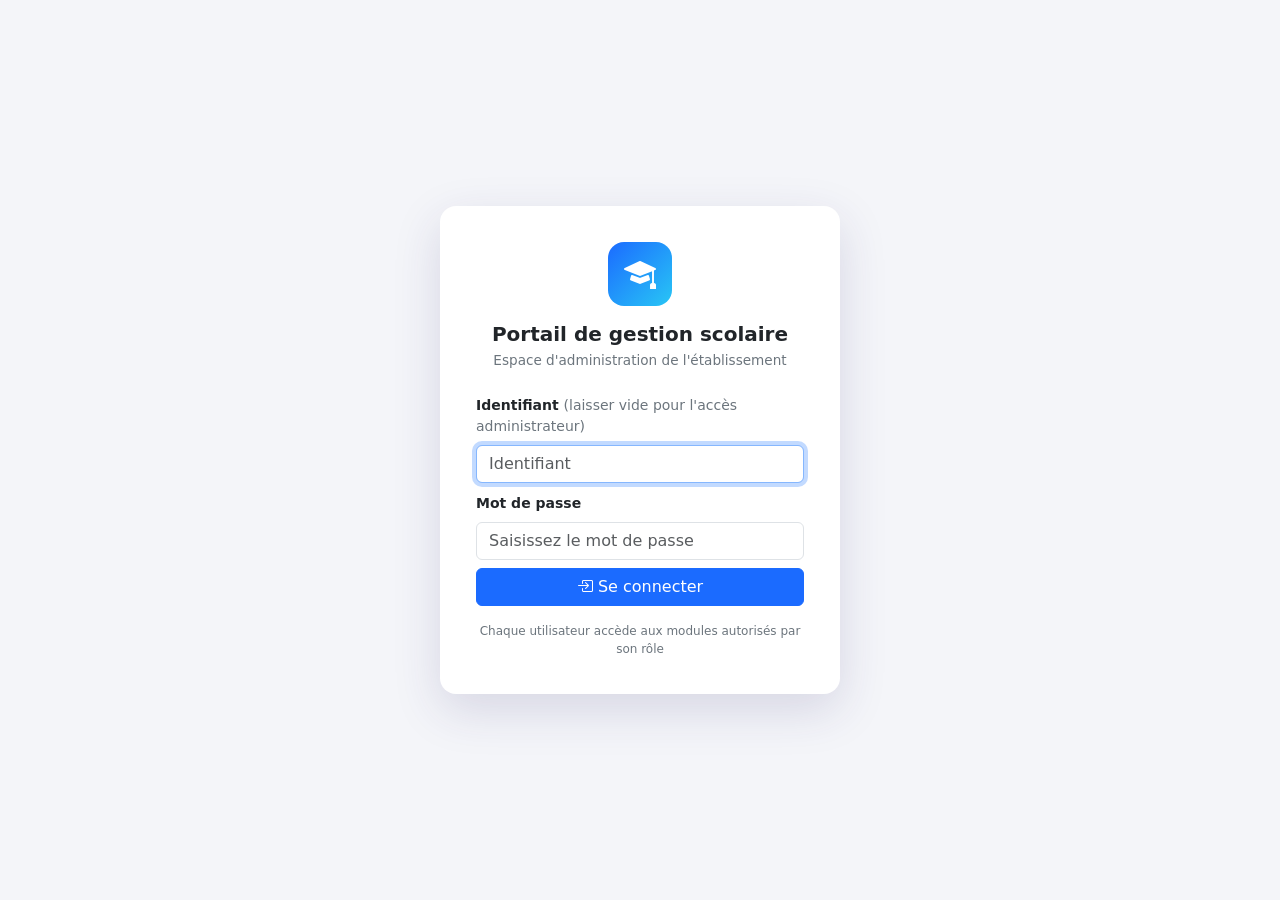
==== app.html @ 254127a8 "Mise à jour du projet" ====
<!DOCTYPE html>
<html lang="fr">
<head>
    <meta charset="UTF-8">
    <meta http-equiv="Cache-Control" content="no-cache, no-store, must-revalidate">
    <meta http-equiv="Pragma" content="no-cache">
    <meta http-equiv="Expires" content="0">
    <meta name="viewport" content="width=device-width, initial-scale=1.0">
    <title>DigiGesPro - Gestion de Caisse Scolaire</title>
    <script src="https://cdnjs.cloudflare.com/ajax/libs/xlsx/0.18.5/xlsx.full.min.js"></script>
    <script src="https://cdn.jsdelivr.net/npm/chart.js@4.4.0/dist/chart.umd.min.js"></script>
    <link href="https://cdn.jsdelivr.net/npm/bootstrap@5.3.3/dist/css/bootstrap.min.css" rel="stylesheet">
    <link href="https://cdn.jsdelivr.net/npm/bootstrap-icons@1.11.3/font/bootstrap-icons.min.css" rel="stylesheet">
    <link href="css/style.css" rel="stylesheet">
    <script src="js/etablissement.js"></script>
    <script src="js/auth.js"></script>
</head>
<body>
    <!-- Écran d'activation (première utilisation) -->
    <!-- Écran de connexion -->
    <div class="container" id="mainApp">
        <div class="header">
            <div style="display: flex; justify-content: space-between; align-items: center; flex-wrap: wrap; gap: .75rem;">
                <div style="display: flex; align-items: center; gap: 1rem;">
                    <svg width="38" height="38" viewBox="0 0 60 60" fill="none" xmlns="http://www.w3.org/2000/svg">
                        <!-- Fond du logo -->
                        <rect width="60" height="60" rx="12" fill="white" fill-opacity="0.15"/>
                        <!-- Icône graphique stylisée -->
                        <path d="M15 35L25 25L35 32L45 20" stroke="white" stroke-width="3" stroke-linecap="round" stroke-linejoin="round"/>
                        <circle cx="25" cy="25" r="2.5" fill="white"/>
                        <circle cx="35" cy="32" r="2.5" fill="white"/>
                        <circle cx="45" cy="20" r="2.5" fill="white"/>
                        <!-- Document stylisé -->
                        <rect x="18" y="40" width="24" height="3" rx="1.5" fill="white" fill-opacity="0.8"/>
                        <rect x="18" y="46" width="18" height="2" rx="1" fill="white" fill-opacity="0.6"/>
                    </svg>
                    <div>
                        <h1 style="margin: 0; font-size: 1.5rem; font-weight: 700; color: white; letter-spacing: -0.5px;">DigiGesPro</h1>
                        <p style="color: rgba(255,255,255,0.9); font-size: 0.8rem; margin: 0;">Gestion digitale de caisse scolaire</p>
                    </div>
                </div>
                <div style="display: flex; align-items: center; gap: 1rem;">
                    <div class="date-selector">
                        <span>📅</span>
                        <input type="date" id="dashboardDate" onchange="updateUI()">
                    </div>
                    <button class="btn btn-light btn-sm" onclick="logout()" style="display:flex;align-items:center;gap:0.4rem;font-weight:600;">
                        <i class="bi bi-arrow-left"></i> Portail
                    </button>
                </div>
            </div>
        </div>

                <div class="layout">
            <nav class="sidebar" id="sidebar" aria-label="Navigation principale">
                <button class="sidebar-toggle" type="button" onclick="toggleSidebar()" aria-label="Réduire ou agrandir le menu">
                    <i class="bi bi-chevron-left" id="sidebarToggleIcon"></i><span class="nav-label">Réduire</span>
                </button>
                <button class="tab active" data-tab="dashboard" onclick="showTab('dashboard')"><i class="bi bi-speedometer2"></i><span class="nav-label">Tableau de bord</span></button>
                <button class="tab" data-tab="transactions" onclick="showTab('transactions')"><i class="bi bi-credit-card"></i><span class="nav-label">Transactions</span></button>
                <button class="tab" data-tab="students" onclick="showTab('students')"><i class="bi bi-mortarboard"></i><span class="nav-label">Élèves</span><span class="nav-badge"><span id="studentCount">0</span></span></button>
                <button class="tab" data-tab="tarifs" onclick="showTab('tarifs')"><i class="bi bi-cash-coin"></i><span class="nav-label">Grille tarifaire</span></button>
                <button class="tab" data-tab="impayes" onclick="showTab('impayes')"><i class="bi bi-exclamation-octagon"></i><span class="nav-label">Impayés / Relances</span></button>
                <button class="tab" data-tab="reductions" onclick="showTab('reductions')"><i class="bi bi-percent"></i><span class="nav-label">Réductions / Bourses</span></button>
                <button class="tab" data-tab="echeancier" onclick="showTab('echeancier')"><i class="bi bi-calendar-check"></i><span class="nav-label">Échéancier de paiement</span></button>
                <button class="tab" data-tab="budget" onclick="showTab('budget')"><i class="bi bi-pie-chart"></i><span class="nav-label">Budget</span></button>
                <button class="tab" data-tab="historique" onclick="showTab('historique')"><i class="bi bi-file-earmark-text"></i><span class="nav-label">État général</span></button>
                <button class="tab" data-tab="salaires" onclick="showTab('salaires')"><i class="bi bi-briefcase"></i><span class="nav-label">Salaires</span><span class="nav-badge"><span id="employeeCount">0</span></span></button>
                <button class="tab" data-tab="enseignants" onclick="showTab('enseignants')"><i class="bi bi-person-badge"></i><span class="nav-label">Enseignants (paie)</span></button>
                <button class="tab" data-tab="vacations" onclick="showTab('vacations')"><i class="bi bi-clock-history"></i><span class="nav-label">Vacations enseignants</span></button>
                <button class="tab" data-tab="reports" onclick="showTab('reports')"><i class="bi bi-bar-chart-line"></i><span class="nav-label">Reporting</span></button>
            </nav>
            <div class="content-area">
                <div class="module-header">
                    <i class="bi bi-speedometer2" id="moduleIcon"></i>
                    <h2 id="moduleTitle">Tableau de bord</h2>
                </div>

        <!-- Dashboard -->
        <div id="dashboard" class="tab-content">
            <div class="grid-2" style="margin-bottom: 1.5rem;">
                <div class="card">
                    <p style="color: #64748b; font-size: 0.875rem; margin-bottom: 0.5rem;">📝 Inscriptions du jour</p>
                    <h2 style="font-size: 2rem; font-weight: 700; color: #1B6BFF;">
                        <span id="inscriptionsJour">0</span> <span style="font-size: 1rem;">FCFA</span>
                    </h2>
                </div>
                <div class="card">
                    <p style="color: #64748b; font-size: 0.875rem; margin-bottom: 0.5rem;">🔄 Réinscriptions du jour</p>
                    <h2 style="font-size: 2rem; font-weight: 700; color: #8b5cf6;">
                        <span id="reinscriptionsJour">0</span> <span style="font-size: 1rem;">FCFA</span>
                    </h2>
                </div>
                <div class="card">
                    <p style="color: #64748b; font-size: 0.875rem; margin-bottom: 0.5rem;">📚 Frais scolaires du jour</p>
                    <h2 style="font-size: 2rem; font-weight: 700; color: #10b981;">
                        <span id="fraisScolairesJour">0</span> <span style="font-size: 1rem;">FCFA</span>
                    </h2>
                </div>
                <div class="card">
                    <p style="color: #64748b; font-size: 0.875rem; margin-bottom: 0.5rem;">💸 Dépenses du jour</p>
                    <h2 style="font-size: 2rem; font-weight: 700; color: #ef4444;">
                        <span id="depensesJour">0</span> <span style="font-size: 1rem;">FCFA</span>
                    </h2>
                </div>
                <div class="card">
                    <p style="color: #64748b; font-size: 0.875rem; margin-bottom: 0.5rem;">💰 Solde du jour</p>
                    <h2 style="font-size: 2rem; font-weight: 700;" id="soldeJour">0 <span style="font-size: 1rem;">FCFA</span></h2>
                </div>
            </div>

            <div class="card" id="depensesList">
                <h4 style="font-size: 1.125rem; font-weight: 700; margin-bottom: 1rem;">💸 Détail des dépenses</h4>
                <div id="depensesContent"></div>
            </div>

            <div class="grid-2" style="margin-top: 1.5rem;">
                <div class="card">
                    <h4 style="font-size: 1.125rem; font-weight: 700; margin-bottom: 1rem;">📊 Répartition du jour</h4>
                    <canvas id="chartRepartition" style="max-height: 300px;"></canvas>
                </div>
                <div class="card">
                    <h4 style="font-size: 1.125rem; font-weight: 700; margin-bottom: 1rem;">📈 Évolution sur 7 jours</h4>
                    <canvas id="chartEvolution" style="max-height: 300px;"></canvas>
                </div>
            </div>
        </div>

        <!-- Transactions -->
        <div id="transactions" class="tab-content hidden">
            <div class="card">
                <div style="display: flex; justify-content: space-between; align-items: center; margin-bottom: 1rem; flex-wrap: wrap; gap: 1rem;">
                    <h3 style="font-size: 1.25rem; font-weight: 700;">Transactions</h3>
                    <button class="btn btn-primary" onclick="showAddTransactionModal()">➕ Nouvelle transaction</button>
                </div>
                <input type="text" id="searchTrans" placeholder="🔍 Rechercher..." oninput="renderTransactions()">
            </div>
            <div class="card" style="max-height: 500px; overflow-y: auto;">
                <div id="transactionsList"></div>
            </div>
        </div>

        <!-- Budget -->
        <div id="budget" class="tab-content hidden">
            <div class="card">
                <div style="display:flex;justify-content:space-between;align-items:center;flex-wrap:wrap;gap:1rem;">
                    <div>
                        <h3 style="font-size:1.25rem;font-weight:700;margin:0;">Suivi budgétaire</h3>
                        <p style="color:#64748b;font-size:0.85rem;margin:0.25rem 0 0;">Définissez un budget prévu par poste de dépense. Le réalisé est calculé à partir de vos dépenses ; l'app indique le reste et les dépassements.</p>
                    </div>
                    <div style="display:flex;gap:0.5rem;align-items:end;flex-wrap:wrap;">
                        <div><label class="form-label" style="font-weight:600;font-size:0.82rem;">Réalisé du</label><input type="date" id="bgDebut" onchange="renderBudget()" style="margin:0;"></div>
                        <div><label class="form-label" style="font-weight:600;font-size:0.82rem;">au</label><input type="date" id="bgFin" onchange="renderBudget()" style="margin:0;"></div>
                        <button class="btn btn-secondary" onclick="bgAddPoste()">➕ Poste</button>
                        <button class="btn btn-primary" onclick="bgImprimer()">🖨️ Imprimer</button>
                    </div>
                </div>
            </div>
            <div class="card" id="budgetBox" style="overflow-x:auto;"></div>
        </div>

        <!-- Échéancier de paiement -->
        <div id="echeancier" class="tab-content hidden">
            <div class="card">
                <h3 style="font-size:1.25rem;font-weight:700;margin:0;">Échéancier de paiement</h3>
                <p style="color:#64748b;font-size:0.85rem;margin:0.25rem 0 1rem;">Définissez un plan de versements (montants + dates) pour un élève. Le suivi (payé / en retard / à venir) se calcule à partir des paiements de scolarité déjà encaissés.</p>
                <div style="display:flex;gap:0.75rem;flex-wrap:wrap;align-items:flex-end;">
                    <div style="flex:1;min-width:240px;"><label class="form-label" style="font-weight:600;font-size:0.85rem;">Élève</label><select id="echEleve" onchange="renderEcheancier()" style="margin:0;"></select></div>
                    <button class="btn btn-secondary" onclick="echApercuRetards()">⏰ Échéances en retard (tous)</button>
                </div>
            </div>
            <div class="card" id="echBox"></div>
        </div>

        <!-- Réductions / Bourses -->
        <div id="reductions" class="tab-content hidden">
            <div class="card">
                <div style="display:flex;justify-content:space-between;align-items:center;flex-wrap:wrap;gap:1rem;">
                    <div>
                        <h3 style="font-size:1.25rem;font-weight:700;margin:0;">Réductions &amp; bourses</h3>
                        <p style="color:#64748b;font-size:0.85rem;margin:0.25rem 0 0;">Appliquez une réduction sur la scolarité mensuelle d'un élève (fratrie, enfant du personnel, bourse, cas social…). Le « reste à payer » et les impayés en tiennent compte automatiquement.</p>
                    </div>
                    <div><label class="form-label" style="font-weight:600;font-size:0.85rem;">Classe</label><select id="redClasse" onchange="renderReductions()" style="margin:0;"></select></div>
                </div>
            </div>
            <div class="card" id="redBox" style="overflow-x:auto;"></div>
        </div>

        <!-- Impayés / Relances -->
        <div id="impayes" class="tab-content hidden">
            <div class="card">
                <div style="display:flex;justify-content:space-between;align-items:center;flex-wrap:wrap;gap:1rem;">
                    <div>
                        <h3 style="font-size:1.25rem;font-weight:700;margin:0;">Impayés &amp; relances</h3>
                        <p style="color:#64748b;font-size:0.85rem;margin:0.25rem 0 0;">Élèves ayant un reste à payer (calculé sur la grille tarifaire). Imprimez la liste ou un avis d'impayé pour le parent.</p>
                    </div>
                    <div style="display:flex;gap:0.5rem;align-items:end;flex-wrap:wrap;">
                        <div><label class="form-label" style="font-weight:600;font-size:0.85rem;">Classe</label><select id="imClasse" onchange="renderImpayes()" style="margin:0;"></select></div>
                        <button class="btn btn-primary" onclick="imImprimerListe()">🖨️ Imprimer la liste</button>
                    </div>
                </div>
            </div>
            <div class="card" id="imBox" style="overflow-x:auto;"></div>
        </div>

        <!-- Grille tarifaire (frais par classe) -->
        <div id="tarifs" class="tab-content hidden">
            <div class="card">
                <h3 style="font-size:1.25rem;font-weight:700;margin:0 0 0.25rem;">Grille tarifaire par classe</h3>
                <p style="color:#64748b;font-size:0.85rem;margin:0;">Définissez une fois les frais de chaque classe. Ces montants <strong>se remplissent automatiquement</strong> lors de l'inscription/réinscription et des paiements mensuels, et servent à calculer le <strong>reste à payer</strong>.</p>
            </div>
            <div class="card" id="tarifsBox" style="overflow-x:auto;"></div>
        </div>

        <!-- Students -->
        <div id="students" class="tab-content hidden">
            <div class="card">
                <div style="display: flex; justify-content: space-between; margin-bottom: 1rem; flex-wrap: wrap; gap: 1rem;">
                    <h3 style="font-size: 1.25rem; font-weight: 700;">Élèves (<span id="studentCount2">0</span>)</h3>
                    <div style="display: flex; gap: 0.5rem; flex-wrap: wrap;">
                        <button class="btn btn-primary" onclick="openInscriptionModal()">📝 Inscription / Réinscription</button>
                        <label class="btn btn-secondary" style="cursor: pointer;">
                            📤 Importer Excel
                            <input type="file" accept=".xlsx,.xls" id="csvFile" style="display: none;" onchange="handleFileUpload(event)">
                        </label>
                        <button class="btn btn-danger" onclick="clearAllStudents()">🗑️ Vider tout</button>
                    </div>
                </div>
            </div>

            <div class="card" style="overflow-x: auto;">
                <table>
                    <thead>
                        <tr>
                            <th>Matricule</th>
                            <th>Nom</th>
                            <th>Classe</th>
                            <th>Reste à payer</th>
                            <th>Action</th>
                        </tr>
                    </thead>
                    <tbody id="studentsTableBody"></tbody>
                </table>
            </div>
        </div>

        <!-- Historique -->
        <div id="historique" class="tab-content hidden">
            <div class="card">
                <h3 style="font-size: 1.25rem; font-weight: 700; margin-bottom: 1rem;">État général par élève</h3>
                <select id="selectStudentHisto" onchange="showStudentHistory()">
                    <option value="">-- Sélectionner un élève --</option>
                </select>
            </div>
            <div id="studentHistoryContent"></div>
        </div>

        <!-- Salaires -->
        <div id="salaires" class="tab-content hidden">
            <div class="card">
                <div style="display: flex; justify-content: space-between; align-items: center; margin-bottom: 1rem; flex-wrap: wrap; gap: 1rem;">
                    <h3 style="font-size: 1.25rem; font-weight: 700;">💼 Gestion des Salaires</h3>
                    <div style="display: flex; gap: 0.5rem; flex-wrap: wrap;">
                        <select id="salaireMois" onchange="renderSalaires()" style="padding: 0.5rem; border: 2px solid #e2e8f0; border-radius: 8px;">
                            <option value="01">Janvier</option>
                            <option value="02">Février</option>
                            <option value="03">Mars</option>
                            <option value="04">Avril</option>
                            <option value="05">Mai</option>
                            <option value="06">Juin</option>
                            <option value="07">Juillet</option>
                            <option value="08">Août</option>
                            <option value="09">Septembre</option>
                            <option value="10">Octobre</option>
                            <option value="11">Novembre</option>
                            <option value="12">Décembre</option>
                        </select>
                        <input type="file" id="importSalaireFile" accept=".xlsx,.xls" style="display: none;" onchange="importSalairesExcel(event)">
                        <button class="btn btn-primary" onclick="document.getElementById('importSalaireFile').click()" style="padding: 0.5rem 1rem;">
                            📥 Importer Excel
                        </button>
                        <button class="btn btn-primary" onclick="exportSalairesExcel()" style="padding: 0.5rem 1rem;">
                            📤 Export Excel
                        </button>
                    </div>
                </div>
            </div>

            <div class="card">
                <div style="display: grid; grid-template-columns: repeat(auto-fit, minmax(200px, 1fr)); gap: 1rem; margin-bottom: 2rem;">
                    <div style="background: #f0f9ff; padding: 1rem; border-radius: 8px; border-left: 4px solid #0ea5e9;">
                        <p style="color: #64748b; font-size: 0.875rem; margin-bottom: 0.25rem;">Nombre d'employés</p>
                        <h3 style="font-size: 1.75rem; font-weight: 700; color: #0369a1;" id="totalEmployees">0</h3>
                    </div>
                    <div style="background: #d1fae5; padding: 1rem; border-radius: 8px; border-left: 4px solid #10b981;">
                        <p style="color: #64748b; font-size: 0.875rem; margin-bottom: 0.25rem;">Masse salariale totale</p>
                        <h3 style="font-size: 1.75rem; font-weight: 700; color: #059669;" id="masseSalarialeTotale">0</h3>
                    </div>
                </div>

                <div style="overflow-x: auto;">
                    <table>
                        <thead>
                            <tr>
                                <th>Nom</th>
                                <th>Poste</th>
                                <th style="text-align: right;">Salaire Net (FCFA)</th>
                                <th>Actions</th>
                            </tr>
                        </thead>
                        <tbody id="salairesTableBody">
                            <tr>
                                <td colspan="4" style="text-align: center; padding: 2rem; color: #64748b;">
                                    📥 Importez un fichier Excel avec les colonnes : <strong>Nom | Poste | Salaire</strong>
                                </td>
                            </tr>
                        </tbody>
                    </table>
                </div>
            </div>
        </div>

        <!-- Enseignants (paie : salaires fixes + vacations) -->
        <div id="enseignants" class="tab-content hidden">
            <div class="card">
                <div style="display:flex;justify-content:space-between;align-items:center;flex-wrap:wrap;gap:1rem;margin-bottom:0.5rem;">
                    <div>
                        <h3 style="font-size:1.25rem;font-weight:700;margin:0;">Corps enseignant — paie</h3>
                        <p style="color:#64748b;font-size:0.85rem;margin:0.25rem 0 0;">Les enseignants et leurs montants (salaire fixe, taux horaire) sont définis par la <strong>Direction des études</strong> et apparaissent ici automatiquement.</p>
                    </div>
                    <div style="display:flex;gap:0.5rem;align-items:end;flex-wrap:wrap;">
                        <div><label class="form-label" style="font-weight:600;font-size:0.85rem;">Mois de paie</label><input type="month" id="egPeriode" onchange="renderEnseignantsGestion()" style="margin:0;"></div>
                    </div>
                </div>
            </div>
            <div class="card" id="egListeBox" style="overflow-x:auto;"></div>
            <div class="card" id="egPaieBox" style="overflow-x:auto;"></div>
        </div>

        <!-- Export -->
        <div id="vacations" class="tab-content hidden">
            <div class="card">
                <h3 style="font-weight:700;margin-bottom:0.25rem;">État de paie des vacations enseignants</h3>
                <p style="color:#64748b;margin-bottom:1rem;">Récupération automatique des heures validées par la Direction des études, multipliées par le tarif horaire de chaque enseignant.</p>
                <div style="display:flex;flex-wrap:wrap;gap:1rem;align-items:end;margin-bottom:1rem;">
                    <div><label class="form-label" style="font-weight:600;">Du</label><input type="date" id="vacDebut" onchange="renderVacations()" style="margin:0;"></div>
                    <div><label class="form-label" style="font-weight:600;">Au</label><input type="date" id="vacFin" onchange="renderVacations()" style="margin:0;"></div>
                    <button class="btn btn-secondary" onclick="vacSetMois()">Ce mois</button>
                    <button class="btn btn-secondary" onclick="vacSetTrimestre()">Ce trimestre</button>
                    <button class="btn btn-secondary" onclick="vacSetAnnee()">Année scolaire</button>
                    <label style="display:flex;align-items:center;gap:0.4rem;margin:0;cursor:pointer;"><input type="checkbox" id="vacNonPayees" checked onchange="renderVacations()"> Non encore payées</label>
                </div>
                <div id="vacKpis"></div>
                <div id="vacTable"></div>
                <div style="display:flex;flex-wrap:wrap;gap:0.5rem;margin-top:1rem;">
                    <button class="btn btn-primary" onclick="exportVacationsExcel()">📊 Exporter Excel</button>
                    <button class="btn btn-primary" onclick="imprimerVacations()">🖨️ Imprimer l'état</button>
                    <button class="btn btn-success" onclick="payerVacations()">💰 Enregistrer le paiement en dépenses</button>
                </div>
            </div>
        </div>

        <div id="reports" class="tab-content hidden">
            <div class="card">
                <div style="display:flex;justify-content:space-between;align-items:flex-end;flex-wrap:wrap;gap:1rem;">
                    <div style="display:flex;gap:1rem;flex-wrap:wrap;align-items:flex-end;">
                        <div>
                            <label style="display:block;margin-bottom:0.4rem;font-weight:600;font-size:0.875rem;">Du</label>
                            <input type="date" id="repDateDebut" onchange="renderReporting()" style="margin-bottom:0;">
                        </div>
                        <div>
                            <label style="display:block;margin-bottom:0.4rem;font-weight:600;font-size:0.875rem;">Au</label>
                            <input type="date" id="repDateFin" onchange="renderReporting()" style="margin-bottom:0;">
                        </div>
                    </div>
                    <div style="display:flex;gap:0.5rem;flex-wrap:wrap;">
                        <button class="btn btn-secondary" onclick="repSetMonth()">Ce mois</button>
                        <button class="btn btn-secondary" onclick="repSetYear()">Cette année</button>
                        <button class="btn btn-secondary" onclick="repSetAll()">Tout</button>
                    </div>
                </div>
            </div>

            <div class="grid-2" style="grid-template-columns:repeat(auto-fit,minmax(185px,1fr));margin-bottom:1.5rem;">
                <div class="card"><p style="color:#64748b;font-size:0.85rem;margin-bottom:0.4rem;">💰 Recettes totales</p><h2 style="font-size:1.5rem;font-weight:700;color:#198754;margin:0;" id="repRecettes">0 FCFA</h2></div>
                <div class="card"><p style="color:#64748b;font-size:0.85rem;margin-bottom:0.4rem;">💸 Dépenses totales</p><h2 style="font-size:1.5rem;font-weight:700;color:#dc3545;margin:0;" id="repDepenses">0 FCFA</h2></div>
                <div class="card"><p style="color:#64748b;font-size:0.85rem;margin-bottom:0.4rem;">📊 Résultat net</p><h2 style="font-size:1.5rem;font-weight:700;margin:0;" id="repResultat">0 FCFA</h2></div>
                <div class="card"><p style="color:#64748b;font-size:0.85rem;margin-bottom:0.4rem;">👔 Masse salariale</p><h2 style="font-size:1.5rem;font-weight:700;color:#1B6BFF;margin:0;" id="repMasse">0 FCFA</h2></div>
                <div class="card"><p style="color:#64748b;font-size:0.85rem;margin-bottom:0.4rem;">🧾 Transactions</p><h2 style="font-size:1.5rem;font-weight:700;color:#212529;margin:0;" id="repNbTx">0</h2></div>
                <div class="card"><p style="color:#64748b;font-size:0.85rem;margin-bottom:0.4rem;">🎯 Taux de recouvrement</p><h2 style="font-size:1.5rem;font-weight:700;color:#8b5cf6;margin:0;" id="repTauxRecouv">0 %</h2></div>
            </div>

            <div class="card" style="border:2px solid #198754;">
                <div style="display:flex;justify-content:space-between;align-items:center;flex-wrap:wrap;gap:0.75rem;margin-bottom:0.75rem;">
                    <div>
                        <h4 style="font-weight:700;margin:0;">🏦 Solde de caisse</h4>
                        <p style="color:#64748b;font-size:0.82rem;margin:0.2rem 0 0;">Livre de caisse : recettes − dépenses, mois par mois, avec solde cumulé.</p>
                    </div>
                    <div style="text-align:right;">
                        <div style="font-size:0.8rem;color:#64748b;">Solde de caisse actuel (depuis le début)</div>
                        <div style="font-size:1.8rem;font-weight:800;" id="repSoldeCaisse">0 FCFA</div>
                    </div>
                </div>
                <div style="overflow-x:auto;" id="repCaisseTable"></div>
            </div>

            <div class="grid-2">
                <div class="card"><h4 style="font-weight:700;margin-bottom:1rem;">Détail des recettes</h4><div style="overflow-x:auto;" id="repRecettesTable"></div></div>
                <div class="card"><h4 style="font-weight:700;margin-bottom:1rem;">Répartition des recettes</h4><canvas id="repChartType" style="max-height:280px;"></canvas></div>
            </div>

            <div class="grid-2">
                <div class="card"><h4 style="font-weight:700;margin-bottom:1rem;">Modes de paiement (encaissements)</h4><div style="overflow-x:auto;" id="repPaymentTable"></div></div>
                <div class="card"><h4 style="font-weight:700;margin-bottom:1rem;">Répartition par mode</h4><canvas id="repChartPayment" style="max-height:280px;"></canvas></div>
            </div>

            <div class="card">
                <h4 style="font-weight:700;margin-bottom:1rem;">Évolution mensuelle — <span id="repYear"></span></h4>
                <canvas id="repChartMonthly" style="max-height:320px;"></canvas>
            </div>

            <div class="card">
                <h4 style="font-weight:700;margin-bottom:1rem;">Recouvrement de la scolarité</h4>
                <div class="grid-2" style="grid-template-columns:repeat(auto-fit,minmax(160px,1fr));margin-bottom:1.5rem;">
                    <div style="background:#f0f9ff;padding:1rem;border-radius:8px;border-left:4px solid #0ea5e9;"><p style="color:#64748b;font-size:0.8rem;margin-bottom:0.25rem;">Total dû</p><h3 style="font-size:1.25rem;font-weight:700;margin:0;" id="repDu">0</h3></div>
                    <div style="background:#d1fae5;padding:1rem;border-radius:8px;border-left:4px solid #10b981;"><p style="color:#64748b;font-size:0.8rem;margin-bottom:0.25rem;">Total payé</p><h3 style="font-size:1.25rem;font-weight:700;margin:0;" id="repPaye">0</h3></div>
                    <div style="background:#fee2e2;padding:1rem;border-radius:8px;border-left:4px solid #ef4444;"><p style="color:#64748b;font-size:0.8rem;margin-bottom:0.25rem;">Reste à recouvrer</p><h3 style="font-size:1.25rem;font-weight:700;margin:0;" id="repReste">0</h3></div>
                    <div style="background:#ede9fe;padding:1rem;border-radius:8px;border-left:4px solid #8b5cf6;"><p style="color:#64748b;font-size:0.8rem;margin-bottom:0.25rem;">Taux</p><h3 style="font-size:1.25rem;font-weight:700;margin:0;" id="repTaux2">0 %</h3></div>
                </div>
                <h5 style="font-weight:700;margin-bottom:0.75rem;">Principaux débiteurs</h5>
                <div style="overflow-x:auto;" id="repDebiteurs"></div>
            </div>

            <div class="card"><h4 style="font-weight:700;margin-bottom:1rem;">Dépenses par nature</h4><div style="overflow-x:auto;" id="repDepensesNature"></div></div>

            <div class="card"><h4 style="font-weight:700;margin-bottom:1rem;">Détail des transactions de la période</h4><div style="overflow:auto;max-height:430px;" id="repTxTable"></div></div>

            <div class="card">
                <h4 style="font-weight:700;margin-bottom:0.5rem;">Télécharger le rapport</h4>
                <p style="color:#64748b;font-size:0.875rem;margin-bottom:1rem;">Exportez vos données dans le format souhaité.</p>
                <div style="display:flex;gap:1rem;flex-wrap:wrap;">
                    <button class="btn btn-primary" onclick="exportExcel()">📊 Excel classique</button>
                    <button class="btn btn-primary" onclick="exportExcelStyled()">🎨 Excel stylé</button>
                    <button class="btn btn-primary" onclick="exportPDF()">📄 PDF professionnel</button>
                </div>
            </div>
        </div>
            </div>
        </div>
    </div>

    <!-- Modal Transaction -->
    <!-- Modal Inscription / Réinscription -->
    <div id="inscriptionModal" class="app-modal-overlay hidden">
        <div class="app-modal" style="max-width:920px;">
            <div style="display: flex; justify-content: space-between; align-items:flex-start; margin-bottom: 1rem;">
                <div>
                    <h3 style="font-size: 1.4rem; font-weight: 700;">📝 Inscription / Réinscription</h3>
                    <p style="color:#64748b; font-size:0.85rem; margin:0.25rem 0 0;">L'élève est <strong>transmis à la Direction de la scolarité</strong> et les <strong>frais sont encaissés</strong>. Matricule généré automatiquement.</p>
                </div>
                <button onclick="closeInscriptionModal()" style="background: none; border: none; cursor: pointer; font-size: 1.5rem;">✖</button>
            </div>

            <div class="row g-2 align-items-end" style="margin-bottom:0.5rem;">
                <div class="col-md-4"><label class="form-label" style="font-weight:600;">Type</label>
                    <select id="gxType" onchange="gxToggleType()" style="margin:0;">
                        <option value="Nouvelle inscription">Nouvelle inscription</option>
                        <option value="Réinscription">Réinscription (élève existant)</option>
                    </select>
                </div>
                <div class="col-md-8" id="gxExistingWrap" style="display:none;">
                    <label class="form-label" style="font-weight:600;">Élève à réinscrire</label>
                    <select id="gxExisting" onchange="gxPickExisting()" style="margin:0;"><option value="">-- Choisir l'élève --</option></select>
                </div>
            </div>

            <div class="row g-3" style="margin-top:0.25rem;">
                <div class="col-md-2" style="text-align:center;">
                    <label class="form-label" style="font-weight:600;display:block;">Photo</label>
                    <img id="gxPhotoPreview" src="" alt="" style="display:none;width:96px;height:120px;object-fit:cover;border:1px solid #cbd5e1;border-radius:8px;margin:0 auto 0.5rem;">
                    <input type="file" id="gxPhoto" accept="image/*" onchange="chargerPhotoGestion(this)" style="font-size:0.78rem;margin:0;">
                    <button type="button" class="btn btn-secondary" style="padding:0.25rem 0.5rem;font-size:0.75rem;margin-top:0.35rem;" onclick="retirerPhotoGestion()">Retirer</button>
                </div>
                <div class="col-md-10">
                    <div class="row g-2">
                        <div class="col-md-6"><label class="form-label" style="font-weight:600;">Nom *</label><input type="text" id="gxNom" style="margin:0;"></div>
                        <div class="col-md-6"><label class="form-label" style="font-weight:600;">Prénom *</label><input type="text" id="gxPrenom" style="margin:0;"></div>
                        <div class="col-md-3"><label class="form-label" style="font-weight:600;">Sexe</label><select id="gxSexe" style="margin:0;"><option value="M">Masculin</option><option value="F">Féminin</option></select></div>
                        <div class="col-md-3"><label class="form-label" style="font-weight:600;">Date de naissance</label><input type="date" id="gxDateN" style="margin:0;"></div>
                        <div class="col-md-3"><label class="form-label" style="font-weight:600;">Lieu de naissance</label><input type="text" id="gxLieuN" style="margin:0;"></div>
                        <div class="col-md-3"><label class="form-label" style="font-weight:600;">Classe *</label><input type="text" id="gxClasse" list="gxClasseList" placeholder="Ex : 6ème A" onchange="gxAutoMontant()" style="margin:0;"><datalist id="gxClasseList"></datalist></div>
                        <div class="col-md-3"><label class="form-label" style="font-weight:600;">Année scolaire</label><input type="text" id="gxAnnee" placeholder="2025-2026" style="margin:0;"></div>
                        <div class="col-md-5"><label class="form-label" style="font-weight:600;">Parent / Tuteur</label><input type="text" id="gxTuteur" style="margin:0;"></div>
                        <div class="col-md-4"><label class="form-label" style="font-weight:600;">Téléphone</label><input type="text" id="gxTel" style="margin:0;"></div>
                        <div class="col-md-12"><label class="form-label" style="font-weight:600;">Adresse (domicile)</label><input type="text" id="gxAdresse" placeholder="Quartier, avenue, ville…" style="margin:0;"></div>
                    </div>
                </div>
            </div>

            <div style="border-top:1px dashed #e2e8f0;margin:1rem 0 0.75rem;padding-top:0.75rem;">
                <p style="font-weight:700;margin:0 0 0.5rem;">💰 Frais payés au guichet</p>
                <div class="row g-2 align-items-end">
                    <div class="col-md-3"><label class="form-label" style="font-weight:600;">Type de frais</label><select id="gxFrais" onchange="gxAutoMontant()" style="margin:0;"><option value="inscription">📝 Frais d'inscription</option><option value="reinscription">🔄 Frais de réinscription</option></select></div>
                    <div class="col-md-3"><label class="form-label" style="font-weight:600;">Montant (FCFA)</label><input type="number" id="gxMontant" min="0" step="500" placeholder="Ex : 25000" style="margin:0;"></div>
                    <div class="col-md-2"><label class="form-label" style="font-weight:600;">Date de l'action</label><input type="date" id="gxDate" style="margin:0;"></div>
                    <div class="col-md-2"><label class="form-label" style="font-weight:600;">Moyen</label><select id="gxMoyen" style="margin:0;"><option value="especes">Espèces</option><option value="airtel">Airtel Money</option><option value="mtn">MTN MoMo</option><option value="virement">Virement</option></select></div>
                    <div class="col-md-2"><label class="form-label" style="font-weight:600;">École (reçu)</label><input type="text" id="gxEcole" placeholder="Nom de l'école" style="margin:0;"></div>
                </div>
            </div>

            <div style="display:flex;gap:0.75rem;margin-top:1.25rem;flex-wrap:wrap;">
                <button class="btn btn-secondary" onclick="closeInscriptionModal()" style="flex:1;min-width:120px;">Annuler</button>
                <button class="btn btn-secondary" onclick="enregistrerInscription(true)" style="flex:1;min-width:160px;">✓ Enregistrer + Reçu</button>
                <button class="btn btn-primary" onclick="enregistrerInscription(false)" style="flex:1;min-width:140px;">✓ Enregistrer</button>
            </div>
        </div>
    </div>


    <div id="addTransactionModal" class="app-modal-overlay hidden">
        <div class="app-modal">
            <div style="display: flex; justify-content: space-between; margin-bottom: 1.5rem;">
                <h3 style="font-size: 1.5rem; font-weight: 700;" id="modalTitle">Nouvelle transaction</h3>
                <button onclick="hideModal()" style="background: none; border: none; cursor: pointer; font-size: 1.5rem;">✖</button>
            </div>

            <form onsubmit="saveTransaction(event)">
                <input type="hidden" id="editTransactionId">
                
                <label style="display: block; margin-bottom: 0.5rem; font-weight: 600;">Type de transaction</label>
                <div style="display: grid; grid-template-columns: 1fr 1fr; gap: 1rem; margin-bottom: 1.5rem;">
                    <div class="payment-type-card selected" id="typePaiement" onclick="selectTransactionType('paiement')">
                        <div style="font-size: 1.5rem; margin-bottom: 0.5rem;">💰</div>
                        <strong>Paiement élève</strong>
                    </div>
                    <div class="payment-type-card" id="typeDepense" onclick="selectTransactionType('depense')">
                        <div style="font-size: 1.5rem; margin-bottom: 0.5rem;">💸</div>
                        <strong>Dépense</strong>
                    </div>
                </div>
                
                <label style="display: block; margin-bottom: 0.5rem; font-weight: 600;">Date</label>
                <input type="date" id="transDate" required>

                <label style="display: block; margin-bottom: 0.5rem; font-weight: 600;">Nom de l'école</label>
                <input type="text" id="nomEcole" placeholder="Ex: Collège Saint-Joseph" required>
                <p style="font-size: 0.875rem; color: #64748b; margin: -0.5rem 0 1rem 0;">Ce nom apparaîtra sur le reçu</p>

                <!-- Section Paiement -->
                <div id="paiementSection">
                    <label style="display: block; margin-bottom: 0.5rem; font-weight: 600;">Type de frais</label>
                    <select id="typeFrais" style="margin-bottom: 1.5rem;">
                        <option value="scolarite">📚 Frais scolaires (mensuel)</option>
                        <option value="inscription">📝 Frais d'inscription</option>
                        <option value="reinscription">🔄 Frais de réinscription</option>
                    </select>

                    <label style="display: block; margin-bottom: 0.5rem; font-weight: 600;">Élève</label>
                    <select id="studentSelect" onchange="loadStudentMonths()">
                        <option value="">-- Choisir --</option>
                    </select>

                    <label style="display: block; margin-bottom: 0.5rem; font-weight: 600;">Classe</label>
                    <input type="text" id="studentClasse" placeholder="6ème A">

                    <div id="prixFixeSection">
                        <label style="display: block; margin-bottom: 0.5rem; font-weight: 600;">Prix fixe mensuel (FCFA)</label>
                        <input type="number" id="prixFixeMensuel" placeholder="Saisir le montant" step="1">
                        <p style="font-size: 0.875rem; color: #64748b; margin: -0.5rem 0 1rem 0;">Le montant total à payer par mois</p>
                    </div>

                    <div style="margin: 1.5rem 0;">
                        <label style="display: block; margin-bottom: 1rem; font-weight: 600;">Type de paiement</label>
                        <div class="payment-type-selector">
                            <div class="payment-type-card selected" id="paiementComplet" onclick="selectPaymentType('complet')">
                                <div style="font-size: 1.5rem; margin-bottom: 0.5rem;">✓</div>
                                <strong>Complet</strong>
                                <p style="font-size: 0.75rem; color: #64748b; margin-top: 0.25rem;">Un mois, paiement total</p>
                            </div>
                            <div class="payment-type-card" id="paiementMultiple" onclick="selectPaymentType('multiple')">
                                <div style="font-size: 1.5rem; margin-bottom: 0.5rem;">📅</div>
                                <strong>Plusieurs mois</strong>
                                <p style="font-size: 0.75rem; color: #64748b; margin-top: 0.25rem;">Paiement complet sur plusieurs mois</p>
                            </div>
                            <div class="payment-type-card" id="paiementEcheance" onclick="selectPaymentType('echeance')">
                                <div style="font-size: 1.5rem; margin-bottom: 0.5rem;">⚡</div>
                                <strong>Échéance</strong>
                                <p style="font-size: 0.75rem; color: #64748b; margin-top: 0.25rem;">Avance partielle</p>
                            </div>
                        </div>
                    </div>

                    <div style="margin: 1.5rem 0;">
                        <label style="display: block; margin-bottom: 1rem; font-weight: 600;">Sélectionner les mois</label>
                        <div class="month-grid" id="monthGrid"></div>
                    </div>
                </div>

                <!-- Section Dépense -->
                <div id="depenseSection" class="hidden">
                    <label style="display: block; margin-bottom: 0.5rem; font-weight: 600;">Nature de la dépense</label>
                    <input type="text" id="depenseNature" placeholder="Ex: Fournitures de bureau, Électricité...">
                </div>

                <label style="display: block; margin-bottom: 0.5rem; font-weight: 600;">Montant (FCFA)</label>
                <input type="number" id="transAmount" required placeholder="Saisir le montant" step="1">
                <p style="font-size: 0.875rem; color: #64748b; margin: -0.5rem 0 1rem 0;" id="montantInfo"></p>

                <label style="display: block; margin-bottom: 0.5rem; font-weight: 600;">Moyen de paiement</label>
                <select id="paymentMethod" style="width: 100%; padding: 0.75rem; border: 2px solid #e2e8f0; border-radius: 8px; margin-bottom: 1rem; font-size: 1rem;">
                    <option value="especes">💵 Espèces</option>
                    <option value="airtel">📱 Airtel Money</option>
                    <option value="mtn">📱 MTN Mobile Money</option>
                    <option value="virement">🏦 Virement bancaire</option>
                </select>

                <label style="display: block; margin-bottom: 0.5rem; font-weight: 600;">Description</label>
                <textarea id="transDescription" placeholder="Ex: Paiement janvier" rows="2"></textarea>

                <div style="display: flex; gap: 1rem; margin-top: 1.5rem;">
                    <button type="button" class="btn btn-secondary" onclick="hideModal()" style="flex: 1;">Annuler</button>
                    <button type="submit" class="btn btn-primary" style="flex: 1;">✓ Enregistrer</button>
                </div>
            </form>
        </div>
    </div>

    <!-- Modal Reçu -->
    <div id="receiptModal" class="app-modal-overlay hidden" style="display:none;">
        <div class="app-modal" style="max-width:600px;">
            <div id="receiptContent" style="padding:2rem;"></div>
            <div style="display:flex;gap:1rem;margin-top:2rem;justify-content:center;" class="no-print">
                <button class="btn btn-primary" onclick="window.print()">🖨️ Imprimer</button>
                <button class="btn btn-secondary" onclick="hideReceipt()">Fermer</button>
            </div>
        </div>
    </div>

        <script src="js/config.js"></script>
    <script src="js/data.js"></script>
    <script src="js/transactions.js"></script>
    <script src="js/eleves.js"></script>
    <script src="js/salaires.js"></script>
    <script src="js/exports.js"></script>
    <script src="js/dashboard.js"></script>
    <script src="js/reporting.js"></script>
    <script src="js/vacations.js"></script>
    <script src="js/ens_gestion.js"></script>
    <script src="js/tarifs.js"></script>
    <script src="js/impayes.js"></script>
    <script src="js/reductions.js"></script>
    <script src="js/echeancier.js"></script>
    <script src="js/budget.js"></script>
    <script src="js/app.js"></script>
    <script src="https://cdn.jsdelivr.net/npm/bootstrap@5.3.3/dist/js/bootstrap.bundle.min.js"></script>
</body>
</html>
---- css/style.css ----
/* ====== DigiGesPro — Thème « Bright Pattern » (clair & lumineux) ====== */
:root{
    --brand:#1B6BFF; --brand-2:#28C6F5; --brand-700:#1450C8;
    --bs-primary:#1B6BFF; --bs-primary-rgb:27,107,255;
    --bs-link-color:#1450C8; --bs-link-hover-color:#0E3FA3;
    --ink:#0E1E3A; --muted:#5B6B85; --surface:#FFFFFF; --line:#E4ECF7;
    --ok:#10B981; --warn:#F59E0B; --danger:#F43F5E;
    --radius:16px;
    --shadow:0 10px 30px rgba(20,55,120,.10), 0 2px 6px rgba(20,55,120,.06);
}
body{
    min-height:100vh; color:var(--ink);
    font-family:"Inter","Segoe UI",system-ui,-apple-system,"Helvetica Neue",sans-serif;
    background:
        radial-gradient(900px 520px at 88% -10%, rgba(40,198,245,.16), transparent 60%),
        radial-gradient(820px 520px at -6% 0%, rgba(27,107,255,.12), transparent 55%),
        #EEF4FC;
    background-attachment:fixed;
}
.container{ max-width:1320px; padding-top:1rem; padding-bottom:2.5rem; }

/* ===== En-tête (bandeau supérieur) ===== */
.header{
    background:linear-gradient(135deg,var(--brand) 0%,var(--brand-2) 100%);
    border-radius:var(--radius); padding:.7rem 1.2rem;
    box-shadow:0 12px 26px rgba(27,107,255,.28);
}
.header h1{ font-size:1.5rem; font-weight:800; color:#fff; margin:0; letter-spacing:-.01em; }

/* ===== Onglets horizontaux ===== */
.tabs{ display:flex; gap:.5rem; flex-wrap:wrap; margin-bottom:1.5rem; }
.tab{
    padding:.55rem 1.1rem; border:0; border-radius:.7rem;
    background:#fff; color:#475569; font-weight:600; cursor:pointer;
    box-shadow:0 1px 3px rgba(20,55,120,.08); transition:all .15s;
}
.tab:hover{ background:#EAF1FF; color:var(--brand-700); }
.tab.active{
    background:linear-gradient(135deg,var(--brand),var(--brand-2));
    color:#fff; box-shadow:0 8px 18px rgba(27,107,255,.34);
}

/* ===== Cartes ===== */
.card{
    border:1px solid var(--line); border-radius:var(--radius); padding:1.5rem;
    box-shadow:var(--shadow); background:var(--surface); margin-bottom:1.5rem;
}

/* ===== Boutons ===== */
.btn{ font-weight:700; border-radius:.7rem; transition:transform .12s, box-shadow .15s, background .15s; }
.btn-primary{
    --bs-btn-bg:#1B6BFF; --bs-btn-border-color:#1B6BFF;
    --bs-btn-hover-bg:#1559e0; --bs-btn-hover-border-color:#1559e0;
    --bs-btn-active-bg:#1450C8; --bs-btn-active-border-color:#1450C8;
    --bs-btn-disabled-bg:#1B6BFF; --bs-btn-disabled-border-color:#1B6BFF;
    border:0; background-image:linear-gradient(135deg,var(--brand),var(--brand-2));
    box-shadow:0 8px 18px rgba(27,107,255,.30);
}
.btn-primary:hover{ transform:translateY(-1px); box-shadow:0 12px 24px rgba(27,107,255,.40); }
.btn-secondary{
    --bs-btn-bg:#EAF1FF; --bs-btn-border-color:#D7E5FF; --bs-btn-color:#1450C8;
    --bs-btn-hover-bg:#DCE9FF; --bs-btn-hover-border-color:#C7DBFF; --bs-btn-hover-color:#0E3FA3;
    --bs-btn-active-bg:#D2E2FF; --bs-btn-active-border-color:#C7DBFF; --bs-btn-active-color:#0E3FA3;
}
.btn-danger{ box-shadow:0 8px 18px rgba(244,63,94,.22); }

/* ===== Champs ===== */
input, select, textarea{
    width:100%; padding:.6rem .8rem;
    border:1.5px solid #D8E2F2; border-radius:.65rem;
    font-size:1rem; margin-bottom:1rem; font-family:inherit;
    background:#fff; color:var(--ink); line-height:1.5;
    transition:border-color .15s, box-shadow .15s;
}
input:focus, select:focus, textarea:focus{
    outline:0; border-color:var(--brand);
    box-shadow:0 0 0 .25rem rgba(27,107,255,.18);
}

/* ===== Sélecteur de date (sur bandeau coloré) ===== */
.date-selector{
    display:flex; gap:.5rem; align-items:center;
    background:rgba(255,255,255,.22); padding:.4rem .9rem;
    border-radius:.7rem; color:#fff;
}
.date-selector input{ background:#fff; border:0; padding:.4rem; border-radius:.45rem; margin:0; width:auto; color:var(--ink); }

/* ===== Tableaux ===== */
table{ width:100%; border-collapse:collapse; margin-bottom:0; }
th, td{ padding:.75rem .8rem; text-align:left; border-bottom:1px solid #EEF3FB; vertical-align:middle; }
th{
    background:transparent; font-weight:700; color:var(--muted);
    font-size:.74rem; text-transform:uppercase; letter-spacing:.05em;
    border-bottom:1.5px solid var(--line);
}
tbody tr:hover{ background:#F6FAFF; }

/* ===== Modales ===== */
.app-modal-overlay{
    position:fixed; inset:0; background:rgba(11,26,58,.55);
    display:flex; align-items:center; justify-content:center;
    padding:1rem; z-index:1055; backdrop-filter:blur(2px);
}
.app-modal{
    background:#fff; border-radius:var(--radius); padding:2rem;
    max-width:700px; width:100%; max-height:90vh; overflow-y:auto;
    box-shadow:0 1.5rem 3.5rem rgba(11,26,58,.35); border:1px solid var(--line);
}

/* ===== Grilles ===== */
.grid-2{ display:grid; grid-template-columns:repeat(auto-fit,minmax(250px,1fr)); gap:1rem; }
.month-grid{ display:grid; grid-template-columns:repeat(auto-fit,minmax(150px,1fr)); gap:.75rem; }

/* ===== Boutons de mois (paiement) ===== */
.month-btn{
    padding:1rem; border:1.5px solid var(--line); border-radius:.75rem;
    background:#fff; cursor:pointer; transition:all .15s;
    text-align:center; font-weight:600; margin:0; color:var(--ink);
}
.month-btn:hover{ border-color:var(--brand); transform:translateY(-1px); box-shadow:0 6px 14px rgba(27,107,255,.18); }
.month-btn.selected{ background:linear-gradient(135deg,var(--brand),var(--brand-2)); color:#fff; border-color:transparent; box-shadow:0 8px 18px rgba(27,107,255,.30); }
.month-btn.partial{ background:#FFF6E5; border-color:#FBBF24; color:#B7791F; }
.month-btn.paid{ background:#E7F8F0; border-color:#34D399; color:#0E9C6B; }

/* ===== Cartes type de paiement ===== */
.payment-type-selector{ display:grid; grid-template-columns:1fr 1fr 1fr; gap:1rem; margin-bottom:1.5rem; }
.payment-type-card{
    padding:1.25rem; border:1.5px solid var(--line); border-radius:.75rem;
    cursor:pointer; transition:all .15s; text-align:center; background:#fff;
}
.payment-type-card:hover{ border-color:var(--brand); transform:translateY(-1px); box-shadow:0 6px 14px rgba(27,107,255,.16); }
.payment-type-card.selected{ border-color:var(--brand); background:#EAF1FF; box-shadow:0 0 0 .2rem rgba(27,107,255,.12); }

.solde-positif{ color:var(--ok); font-weight:700; }
.solde-negatif{ color:var(--danger); font-weight:700; }
.hidden{ display:none !important; }
@media (max-width:576px){ .payment-type-selector{ grid-template-columns:1fr; } }
@media print{
    body *{ visibility:hidden; }
    #receiptContent, #receiptContent *{ visibility:visible; }
    #receiptContent{ position:absolute; left:0; top:0; width:100%; }
    .no-print{ display:none !important; }
}

/* ====== Barre latérale verticale repliable ====== */
.layout{ display:flex; gap:1.25rem; align-items:flex-start; }
.content-area{ flex:1; min-width:0; }
.sidebar{
    flex-shrink:0; width:240px;
    background:linear-gradient(180deg,#0F2E78 0%,#1B6BFF 58%,#2E8BF0 100%);
    border-radius:20px; padding:.85rem .65rem;
    display:flex; flex-direction:column; gap:4px;
    position:sticky; top:1rem;
    box-shadow:0 18px 40px rgba(20,55,120,.26);
    transition:width .25s ease;
}
.sidebar.collapsed{ width:64px; }
.sidebar button *{ pointer-events:none; }
.sidebar-toggle{
    display:flex; align-items:center; gap:10px; justify-content:flex-start;
    background:rgba(255,255,255,.16); color:#fff; border:0;
    border-radius:.7rem; padding:.55rem .7rem; margin-bottom:.45rem;
    cursor:pointer; font-weight:600; font-size:.95rem; width:100%;
}
.sidebar-toggle:hover{ background:rgba(255,255,255,.26); }
.sidebar .tab{
    display:flex; align-items:center; gap:12px; justify-content:flex-start;
    width:100%; text-align:left; padding:.72rem .78rem; border-radius:.7rem;
    background:transparent; color:#DCE7FF; box-shadow:none; font-weight:600;
    white-space:nowrap; overflow:hidden;
}
.sidebar .tab:hover{ background:rgba(255,255,255,.14); color:#fff; }
.sidebar .tab.active{ background:#fff; color:var(--brand-700); box-shadow:0 8px 18px rgba(8,25,70,.22); }
.sidebar .tab i{ font-size:1.2rem; width:22px; text-align:center; flex-shrink:0; }
.nav-badge{ margin-left:auto; background:var(--danger); color:#fff; font-size:.78rem; min-width:22px; text-align:center; padding:1px 7px; border-radius:10px; line-height:1.5; }
.sidebar .tab.active .nav-badge{ background:var(--danger); }
.sidebar.collapsed .nav-label, .sidebar.collapsed .nav-badge{ display:none; }
.sidebar.collapsed .tab, .sidebar.collapsed .sidebar-toggle{ justify-content:center; padding:.72rem; gap:0; }
@media (max-width:768px){
    .sidebar{ width:64px; }
    .sidebar .nav-label, .sidebar .nav-badge{ display:none; }
    .sidebar .tab, .sidebar-toggle{ justify-content:center; padding:.72rem; gap:0; }
}

/* En-tête de module (nom de la section affichée) */
.module-header{ display:flex; align-items:center; gap:.6rem; margin:0 0 1.25rem; }
.module-header i{ font-size:1.5rem; color:var(--brand); }
.module-header h2{ font-size:1.5rem; font-weight:800; margin:0; color:var(--ink); letter-spacing:-.01em; }
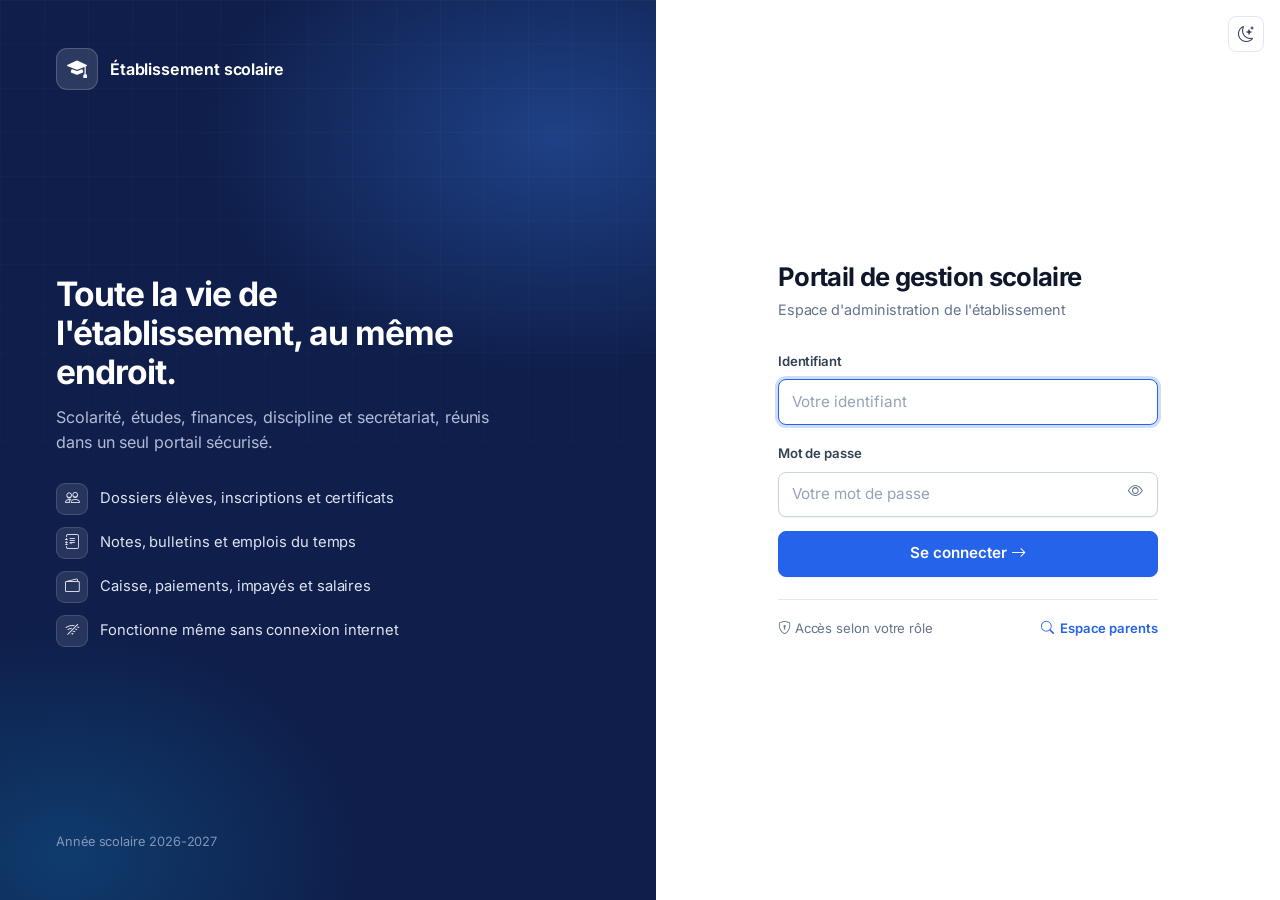
==== commit 9875515c: "Refonte du design : thème premium unifié, mode sombre, mobile et hors ligne - Nouveau design system " ====
--- a/app.html
+++ b/app.html
@@ -7,51 +7,36 @@
     <meta http-equiv="Expires" content="0">
     <meta name="viewport" content="width=device-width, initial-scale=1.0">
     <title>DigiGesPro - Gestion de Caisse Scolaire</title>
-    <script src="https://cdnjs.cloudflare.com/ajax/libs/xlsx/0.18.5/xlsx.full.min.js"></script>
-    <script src="https://cdn.jsdelivr.net/npm/chart.js@4.4.0/dist/chart.umd.min.js"></script>
-    <link href="https://cdn.jsdelivr.net/npm/bootstrap@5.3.3/dist/css/bootstrap.min.css" rel="stylesheet">
-    <link href="https://cdn.jsdelivr.net/npm/bootstrap-icons@1.11.3/font/bootstrap-icons.min.css" rel="stylesheet">
+    <script src="vendor/xlsx/xlsx.full.min.js"></script>
+    <script src="vendor/chartjs/chart.umd.min.js"></script>
+    <script src="js/theme-charts.js"></script>
+    <link href="vendor/bootstrap/bootstrap.min.css" rel="stylesheet">
+    <link href="vendor/bootstrap-icons/bootstrap-icons.min.css" rel="stylesheet">
     <link href="css/style.css" rel="stylesheet">
     <script src="js/etablissement.js"></script>
     <script src="js/auth.js"></script>
+    <link href="css/theme.css" rel="stylesheet">
+    <script src="js/theme.js"></script>
 </head>
 <body>
     <!-- Écran d'activation (première utilisation) -->
     <!-- Écran de connexion -->
     <div class="container" id="mainApp">
         <div class="header">
-            <div style="display: flex; justify-content: space-between; align-items: center; flex-wrap: wrap; gap: .75rem;">
-                <div style="display: flex; align-items: center; gap: 1rem;">
-                    <svg width="38" height="38" viewBox="0 0 60 60" fill="none" xmlns="http://www.w3.org/2000/svg">
-                        <!-- Fond du logo -->
-                        <rect width="60" height="60" rx="12" fill="white" fill-opacity="0.15"/>
-                        <!-- Icône graphique stylisée -->
-                        <path d="M15 35L25 25L35 32L45 20" stroke="white" stroke-width="3" stroke-linecap="round" stroke-linejoin="round"/>
-                        <circle cx="25" cy="25" r="2.5" fill="white"/>
-                        <circle cx="35" cy="32" r="2.5" fill="white"/>
-                        <circle cx="45" cy="20" r="2.5" fill="white"/>
-                        <!-- Document stylisé -->
-                        <rect x="18" y="40" width="24" height="3" rx="1.5" fill="white" fill-opacity="0.8"/>
-                        <rect x="18" y="46" width="18" height="2" rx="1" fill="white" fill-opacity="0.6"/>
-                    </svg>
-                    <div>
-                        <h1 style="margin: 0; font-size: 1.5rem; font-weight: 700; color: white; letter-spacing: -0.5px;">DigiGesPro</h1>
-                        <p style="color: rgba(255,255,255,0.9); font-size: 0.8rem; margin: 0;">Gestion digitale de caisse scolaire</p>
-                    </div>
-                </div>
-                <div style="display: flex; align-items: center; gap: 1rem;">
-                    <div class="date-selector">
-                        <span>📅</span>
-                        <input type="date" id="dashboardDate" onchange="updateUI()">
-                    </div>
-                    <button class="btn btn-light btn-sm" onclick="logout()" style="display:flex;align-items:center;gap:0.4rem;font-weight:600;">
-                        <i class="bi bi-arrow-left"></i> Portail
-                    </button>
-                </div>
-            </div>
-        </div>
-
-                <div class="layout">
+            <div style="display:flex;align-items:center;gap:0.85rem;">
+                <div class="tb-logo"><i class="bi bi-graph-up-arrow"></i></div>
+                <div>
+                    <h1>DigiGesPro</h1>
+                    <p>Gestion digitale de caisse scolaire</p>
+                </div>
+            </div>
+            <div class="ms-auto" style="display:flex;align-items:center;gap:0.75rem;">
+                <div class="date-selector"><i class="bi bi-calendar3"></i><input type="date" id="dashboardDate" onchange="updateUI()"></div>
+                <button class="btn btn-light btn-sm" onclick="logout()"><i class="bi bi-arrow-left"></i> Portail</button>
+            </div>
+        </div>
+
+        <div class="layout">
             <nav class="sidebar" id="sidebar" aria-label="Navigation principale">
                 <button class="sidebar-toggle" type="button" onclick="toggleSidebar()" aria-label="Réduire ou agrandir le menu">
                     <i class="bi bi-chevron-left" id="sidebarToggleIcon"></i><span class="nav-label">Réduire</span>
@@ -80,31 +65,31 @@
         <div id="dashboard" class="tab-content">
             <div class="grid-2" style="margin-bottom: 1.5rem;">
                 <div class="card">
-                    <p style="color: #64748b; font-size: 0.875rem; margin-bottom: 0.5rem;">📝 Inscriptions du jour</p>
-                    <h2 style="font-size: 2rem; font-weight: 700; color: #1B6BFF;">
+                    <p style="color: var(--muted,#64748b); font-size: 0.875rem; margin-bottom: 0.5rem;">📝 Inscriptions du jour</p>
+                    <h2 style="font-size: 2rem; font-weight: 700; color: var(--brand,#1B6BFF);">
                         <span id="inscriptionsJour">0</span> <span style="font-size: 1rem;">FCFA</span>
                     </h2>
                 </div>
                 <div class="card">
-                    <p style="color: #64748b; font-size: 0.875rem; margin-bottom: 0.5rem;">🔄 Réinscriptions du jour</p>
-                    <h2 style="font-size: 2rem; font-weight: 700; color: #8b5cf6;">
+                    <p style="color: var(--muted,#64748b); font-size: 0.875rem; margin-bottom: 0.5rem;">🔄 Réinscriptions du jour</p>
+                    <h2 style="font-size: 2rem; font-weight: 700; color: var(--violet,#8b5cf6);">
                         <span id="reinscriptionsJour">0</span> <span style="font-size: 1rem;">FCFA</span>
                     </h2>
                 </div>
                 <div class="card">
-                    <p style="color: #64748b; font-size: 0.875rem; margin-bottom: 0.5rem;">📚 Frais scolaires du jour</p>
-                    <h2 style="font-size: 2rem; font-weight: 700; color: #10b981;">
+                    <p style="color: var(--muted,#64748b); font-size: 0.875rem; margin-bottom: 0.5rem;">📚 Frais scolaires du jour</p>
+                    <h2 style="font-size: 2rem; font-weight: 700; color: var(--ok,#10b981);">
                         <span id="fraisScolairesJour">0</span> <span style="font-size: 1rem;">FCFA</span>
                     </h2>
                 </div>
                 <div class="card">
-                    <p style="color: #64748b; font-size: 0.875rem; margin-bottom: 0.5rem;">💸 Dépenses du jour</p>
-                    <h2 style="font-size: 2rem; font-weight: 700; color: #ef4444;">
+                    <p style="color: var(--muted,#64748b); font-size: 0.875rem; margin-bottom: 0.5rem;">💸 Dépenses du jour</p>
+                    <h2 style="font-size: 2rem; font-weight: 700; color: var(--danger,#ef4444);">
                         <span id="depensesJour">0</span> <span style="font-size: 1rem;">FCFA</span>
                     </h2>
                 </div>
                 <div class="card">
-                    <p style="color: #64748b; font-size: 0.875rem; margin-bottom: 0.5rem;">💰 Solde du jour</p>
+                    <p style="color: var(--muted,#64748b); font-size: 0.875rem; margin-bottom: 0.5rem;">💰 Solde du jour</p>
                     <h2 style="font-size: 2rem; font-weight: 700;" id="soldeJour">0 <span style="font-size: 1rem;">FCFA</span></h2>
                 </div>
             </div>
@@ -146,7 +131,7 @@
                 <div style="display:flex;justify-content:space-between;align-items:center;flex-wrap:wrap;gap:1rem;">
                     <div>
                         <h3 style="font-size:1.25rem;font-weight:700;margin:0;">Suivi budgétaire</h3>
-                        <p style="color:#64748b;font-size:0.85rem;margin:0.25rem 0 0;">Définissez un budget prévu par poste de dépense. Le réalisé est calculé à partir de vos dépenses ; l'app indique le reste et les dépassements.</p>
+                        <p style="color:var(--muted,#64748b);font-size:0.85rem;margin:0.25rem 0 0;">Définissez un budget prévu par poste de dépense. Le réalisé est calculé à partir de vos dépenses ; l'app indique le reste et les dépassements.</p>
                     </div>
                     <div style="display:flex;gap:0.5rem;align-items:end;flex-wrap:wrap;">
                         <div><label class="form-label" style="font-weight:600;font-size:0.82rem;">Réalisé du</label><input type="date" id="bgDebut" onchange="renderBudget()" style="margin:0;"></div>
@@ -163,7 +148,7 @@
         <div id="echeancier" class="tab-content hidden">
             <div class="card">
                 <h3 style="font-size:1.25rem;font-weight:700;margin:0;">Échéancier de paiement</h3>
-                <p style="color:#64748b;font-size:0.85rem;margin:0.25rem 0 1rem;">Définissez un plan de versements (montants + dates) pour un élève. Le suivi (payé / en retard / à venir) se calcule à partir des paiements de scolarité déjà encaissés.</p>
+                <p style="color:var(--muted,#64748b);font-size:0.85rem;margin:0.25rem 0 1rem;">Définissez un plan de versements (montants + dates) pour un élève. Le suivi (payé / en retard / à venir) se calcule à partir des paiements de scolarité déjà encaissés.</p>
                 <div style="display:flex;gap:0.75rem;flex-wrap:wrap;align-items:flex-end;">
                     <div style="flex:1;min-width:240px;"><label class="form-label" style="font-weight:600;font-size:0.85rem;">Élève</label><select id="echEleve" onchange="renderEcheancier()" style="margin:0;"></select></div>
                     <button class="btn btn-secondary" onclick="echApercuRetards()">⏰ Échéances en retard (tous)</button>
@@ -178,7 +163,7 @@
                 <div style="display:flex;justify-content:space-between;align-items:center;flex-wrap:wrap;gap:1rem;">
                     <div>
                         <h3 style="font-size:1.25rem;font-weight:700;margin:0;">Réductions &amp; bourses</h3>
-                        <p style="color:#64748b;font-size:0.85rem;margin:0.25rem 0 0;">Appliquez une réduction sur la scolarité mensuelle d'un élève (fratrie, enfant du personnel, bourse, cas social…). Le « reste à payer » et les impayés en tiennent compte automatiquement.</p>
+                        <p style="color:var(--muted,#64748b);font-size:0.85rem;margin:0.25rem 0 0;">Appliquez une réduction sur la scolarité mensuelle d'un élève (fratrie, enfant du personnel, bourse, cas social…). Le « reste à payer » et les impayés en tiennent compte automatiquement.</p>
                     </div>
                     <div><label class="form-label" style="font-weight:600;font-size:0.85rem;">Classe</label><select id="redClasse" onchange="renderReductions()" style="margin:0;"></select></div>
                 </div>
@@ -192,7 +177,7 @@
                 <div style="display:flex;justify-content:space-between;align-items:center;flex-wrap:wrap;gap:1rem;">
                     <div>
                         <h3 style="font-size:1.25rem;font-weight:700;margin:0;">Impayés &amp; relances</h3>
-                        <p style="color:#64748b;font-size:0.85rem;margin:0.25rem 0 0;">Élèves ayant un reste à payer (calculé sur la grille tarifaire). Imprimez la liste ou un avis d'impayé pour le parent.</p>
+                        <p style="color:var(--muted,#64748b);font-size:0.85rem;margin:0.25rem 0 0;">Élèves ayant un reste à payer (calculé sur la grille tarifaire). Imprimez la liste ou un avis d'impayé pour le parent.</p>
                     </div>
                     <div style="display:flex;gap:0.5rem;align-items:end;flex-wrap:wrap;">
                         <div><label class="form-label" style="font-weight:600;font-size:0.85rem;">Classe</label><select id="imClasse" onchange="renderImpayes()" style="margin:0;"></select></div>
@@ -207,7 +192,7 @@
         <div id="tarifs" class="tab-content hidden">
             <div class="card">
                 <h3 style="font-size:1.25rem;font-weight:700;margin:0 0 0.25rem;">Grille tarifaire par classe</h3>
-                <p style="color:#64748b;font-size:0.85rem;margin:0;">Définissez une fois les frais de chaque classe. Ces montants <strong>se remplissent automatiquement</strong> lors de l'inscription/réinscription et des paiements mensuels, et servent à calculer le <strong>reste à payer</strong>.</p>
+                <p style="color:var(--muted,#64748b);font-size:0.85rem;margin:0;">Définissez une fois les frais de chaque classe. Ces montants <strong>se remplissent automatiquement</strong> lors de l'inscription/réinscription et des paiements mensuels, et servent à calculer le <strong>reste à payer</strong>.</p>
             </div>
             <div class="card" id="tarifsBox" style="overflow-x:auto;"></div>
         </div>
@@ -288,13 +273,13 @@
 
             <div class="card">
                 <div style="display: grid; grid-template-columns: repeat(auto-fit, minmax(200px, 1fr)); gap: 1rem; margin-bottom: 2rem;">
-                    <div style="background: #f0f9ff; padding: 1rem; border-radius: 8px; border-left: 4px solid #0ea5e9;">
-                        <p style="color: #64748b; font-size: 0.875rem; margin-bottom: 0.25rem;">Nombre d'employés</p>
-                        <h3 style="font-size: 1.75rem; font-weight: 700; color: #0369a1;" id="totalEmployees">0</h3>
-                    </div>
-                    <div style="background: #d1fae5; padding: 1rem; border-radius: 8px; border-left: 4px solid #10b981;">
-                        <p style="color: #64748b; font-size: 0.875rem; margin-bottom: 0.25rem;">Masse salariale totale</p>
-                        <h3 style="font-size: 1.75rem; font-weight: 700; color: #059669;" id="masseSalarialeTotale">0</h3>
+                    <div style="background: var(--brand-bg,#f0f9ff); padding: 1rem; border-radius: 8px; border-left: 4px solid #0ea5e9;">
+                        <p style="color: var(--muted,#64748b); font-size: 0.875rem; margin-bottom: 0.25rem;">Nombre d'employés</p>
+                        <h3 style="font-size: 1.75rem; font-weight: 700; color: var(--info,#0369a1);" id="totalEmployees">0</h3>
+                    </div>
+                    <div style="background: var(--ok-bg,#d1fae5); padding: 1rem; border-radius: 8px; border-left: 4px solid #10b981;">
+                        <p style="color: var(--muted,#64748b); font-size: 0.875rem; margin-bottom: 0.25rem;">Masse salariale totale</p>
+                        <h3 style="font-size: 1.75rem; font-weight: 700; color: var(--ok,#059669);" id="masseSalarialeTotale">0</h3>
                     </div>
                 </div>
 
@@ -310,7 +295,7 @@
                         </thead>
                         <tbody id="salairesTableBody">
                             <tr>
-                                <td colspan="4" style="text-align: center; padding: 2rem; color: #64748b;">
+                                <td colspan="4" style="text-align: center; padding: 2rem; color: var(--muted,#64748b);">
                                     📥 Importez un fichier Excel avec les colonnes : <strong>Nom | Poste | Salaire</strong>
                                 </td>
                             </tr>
@@ -326,7 +311,7 @@
                 <div style="display:flex;justify-content:space-between;align-items:center;flex-wrap:wrap;gap:1rem;margin-bottom:0.5rem;">
                     <div>
                         <h3 style="font-size:1.25rem;font-weight:700;margin:0;">Corps enseignant — paie</h3>
-                        <p style="color:#64748b;font-size:0.85rem;margin:0.25rem 0 0;">Les enseignants et leurs montants (salaire fixe, taux horaire) sont définis par la <strong>Direction des études</strong> et apparaissent ici automatiquement.</p>
+                        <p style="color:var(--muted,#64748b);font-size:0.85rem;margin:0.25rem 0 0;">Les enseignants et leurs montants (salaire fixe, taux horaire) sont définis par la <strong>Direction des études</strong> et apparaissent ici automatiquement.</p>
                     </div>
                     <div style="display:flex;gap:0.5rem;align-items:end;flex-wrap:wrap;">
                         <div><label class="form-label" style="font-weight:600;font-size:0.85rem;">Mois de paie</label><input type="month" id="egPeriode" onchange="renderEnseignantsGestion()" style="margin:0;"></div>
@@ -341,7 +326,7 @@
         <div id="vacations" class="tab-content hidden">
             <div class="card">
                 <h3 style="font-weight:700;margin-bottom:0.25rem;">État de paie des vacations enseignants</h3>
-                <p style="color:#64748b;margin-bottom:1rem;">Récupération automatique des heures validées par la Direction des études, multipliées par le tarif horaire de chaque enseignant.</p>
+                <p style="color:var(--muted,#64748b);margin-bottom:1rem;">Récupération automatique des heures validées par la Direction des études, multipliées par le tarif horaire de chaque enseignant.</p>
                 <div style="display:flex;flex-wrap:wrap;gap:1rem;align-items:end;margin-bottom:1rem;">
                     <div><label class="form-label" style="font-weight:600;">Du</label><input type="date" id="vacDebut" onchange="renderVacations()" style="margin:0;"></div>
                     <div><label class="form-label" style="font-weight:600;">Au</label><input type="date" id="vacFin" onchange="renderVacations()" style="margin:0;"></div>
@@ -382,22 +367,22 @@
             </div>
 
             <div class="grid-2" style="grid-template-columns:repeat(auto-fit,minmax(185px,1fr));margin-bottom:1.5rem;">
-                <div class="card"><p style="color:#64748b;font-size:0.85rem;margin-bottom:0.4rem;">💰 Recettes totales</p><h2 style="font-size:1.5rem;font-weight:700;color:#198754;margin:0;" id="repRecettes">0 FCFA</h2></div>
-                <div class="card"><p style="color:#64748b;font-size:0.85rem;margin-bottom:0.4rem;">💸 Dépenses totales</p><h2 style="font-size:1.5rem;font-weight:700;color:#dc3545;margin:0;" id="repDepenses">0 FCFA</h2></div>
-                <div class="card"><p style="color:#64748b;font-size:0.85rem;margin-bottom:0.4rem;">📊 Résultat net</p><h2 style="font-size:1.5rem;font-weight:700;margin:0;" id="repResultat">0 FCFA</h2></div>
-                <div class="card"><p style="color:#64748b;font-size:0.85rem;margin-bottom:0.4rem;">👔 Masse salariale</p><h2 style="font-size:1.5rem;font-weight:700;color:#1B6BFF;margin:0;" id="repMasse">0 FCFA</h2></div>
-                <div class="card"><p style="color:#64748b;font-size:0.85rem;margin-bottom:0.4rem;">🧾 Transactions</p><h2 style="font-size:1.5rem;font-weight:700;color:#212529;margin:0;" id="repNbTx">0</h2></div>
-                <div class="card"><p style="color:#64748b;font-size:0.85rem;margin-bottom:0.4rem;">🎯 Taux de recouvrement</p><h2 style="font-size:1.5rem;font-weight:700;color:#8b5cf6;margin:0;" id="repTauxRecouv">0 %</h2></div>
+                <div class="card"><p style="color:var(--muted,#64748b);font-size:0.85rem;margin-bottom:0.4rem;">💰 Recettes totales</p><h2 style="font-size:1.5rem;font-weight:700;color:var(--ok,#198754);margin:0;" id="repRecettes">0 FCFA</h2></div>
+                <div class="card"><p style="color:var(--muted,#64748b);font-size:0.85rem;margin-bottom:0.4rem;">💸 Dépenses totales</p><h2 style="font-size:1.5rem;font-weight:700;color:var(--danger,#dc3545);margin:0;" id="repDepenses">0 FCFA</h2></div>
+                <div class="card"><p style="color:var(--muted,#64748b);font-size:0.85rem;margin-bottom:0.4rem;">📊 Résultat net</p><h2 style="font-size:1.5rem;font-weight:700;margin:0;" id="repResultat">0 FCFA</h2></div>
+                <div class="card"><p style="color:var(--muted,#64748b);font-size:0.85rem;margin-bottom:0.4rem;">👔 Masse salariale</p><h2 style="font-size:1.5rem;font-weight:700;color:var(--brand,#1B6BFF);margin:0;" id="repMasse">0 FCFA</h2></div>
+                <div class="card"><p style="color:var(--muted,#64748b);font-size:0.85rem;margin-bottom:0.4rem;">🧾 Transactions</p><h2 style="font-size:1.5rem;font-weight:700;color:var(--ink,#212529);margin:0;" id="repNbTx">0</h2></div>
+                <div class="card"><p style="color:var(--muted,#64748b);font-size:0.85rem;margin-bottom:0.4rem;">🎯 Taux de recouvrement</p><h2 style="font-size:1.5rem;font-weight:700;color:var(--violet,#8b5cf6);margin:0;" id="repTauxRecouv">0 %</h2></div>
             </div>
 
             <div class="card" style="border:2px solid #198754;">
                 <div style="display:flex;justify-content:space-between;align-items:center;flex-wrap:wrap;gap:0.75rem;margin-bottom:0.75rem;">
                     <div>
                         <h4 style="font-weight:700;margin:0;">🏦 Solde de caisse</h4>
-                        <p style="color:#64748b;font-size:0.82rem;margin:0.2rem 0 0;">Livre de caisse : recettes − dépenses, mois par mois, avec solde cumulé.</p>
+                        <p style="color:var(--muted,#64748b);font-size:0.82rem;margin:0.2rem 0 0;">Livre de caisse : recettes − dépenses, mois par mois, avec solde cumulé.</p>
                     </div>
                     <div style="text-align:right;">
-                        <div style="font-size:0.8rem;color:#64748b;">Solde de caisse actuel (depuis le début)</div>
+                        <div style="font-size:0.8rem;color:var(--muted,#64748b);">Solde de caisse actuel (depuis le début)</div>
                         <div style="font-size:1.8rem;font-weight:800;" id="repSoldeCaisse">0 FCFA</div>
                     </div>
                 </div>
@@ -422,10 +407,10 @@
             <div class="card">
                 <h4 style="font-weight:700;margin-bottom:1rem;">Recouvrement de la scolarité</h4>
                 <div class="grid-2" style="grid-template-columns:repeat(auto-fit,minmax(160px,1fr));margin-bottom:1.5rem;">
-                    <div style="background:#f0f9ff;padding:1rem;border-radius:8px;border-left:4px solid #0ea5e9;"><p style="color:#64748b;font-size:0.8rem;margin-bottom:0.25rem;">Total dû</p><h3 style="font-size:1.25rem;font-weight:700;margin:0;" id="repDu">0</h3></div>
-                    <div style="background:#d1fae5;padding:1rem;border-radius:8px;border-left:4px solid #10b981;"><p style="color:#64748b;font-size:0.8rem;margin-bottom:0.25rem;">Total payé</p><h3 style="font-size:1.25rem;font-weight:700;margin:0;" id="repPaye">0</h3></div>
-                    <div style="background:#fee2e2;padding:1rem;border-radius:8px;border-left:4px solid #ef4444;"><p style="color:#64748b;font-size:0.8rem;margin-bottom:0.25rem;">Reste à recouvrer</p><h3 style="font-size:1.25rem;font-weight:700;margin:0;" id="repReste">0</h3></div>
-                    <div style="background:#ede9fe;padding:1rem;border-radius:8px;border-left:4px solid #8b5cf6;"><p style="color:#64748b;font-size:0.8rem;margin-bottom:0.25rem;">Taux</p><h3 style="font-size:1.25rem;font-weight:700;margin:0;" id="repTaux2">0 %</h3></div>
+                    <div style="background:var(--brand-bg,#f0f9ff);padding:1rem;border-radius:8px;border-left:4px solid #0ea5e9;"><p style="color:var(--muted,#64748b);font-size:0.8rem;margin-bottom:0.25rem;">Total dû</p><h3 style="font-size:1.25rem;font-weight:700;margin:0;" id="repDu">0</h3></div>
+                    <div style="background:var(--ok-bg,#d1fae5);padding:1rem;border-radius:8px;border-left:4px solid #10b981;"><p style="color:var(--muted,#64748b);font-size:0.8rem;margin-bottom:0.25rem;">Total payé</p><h3 style="font-size:1.25rem;font-weight:700;margin:0;" id="repPaye">0</h3></div>
+                    <div style="background:var(--danger-bg,#fee2e2);padding:1rem;border-radius:8px;border-left:4px solid #ef4444;"><p style="color:var(--muted,#64748b);font-size:0.8rem;margin-bottom:0.25rem;">Reste à recouvrer</p><h3 style="font-size:1.25rem;font-weight:700;margin:0;" id="repReste">0</h3></div>
+                    <div style="background:var(--violet-bg,#ede9fe);padding:1rem;border-radius:8px;border-left:4px solid #8b5cf6;"><p style="color:var(--muted,#64748b);font-size:0.8rem;margin-bottom:0.25rem;">Taux</p><h3 style="font-size:1.25rem;font-weight:700;margin:0;" id="repTaux2">0 %</h3></div>
                 </div>
                 <h5 style="font-weight:700;margin-bottom:0.75rem;">Principaux débiteurs</h5>
                 <div style="overflow-x:auto;" id="repDebiteurs"></div>
@@ -437,7 +422,7 @@
 
             <div class="card">
                 <h4 style="font-weight:700;margin-bottom:0.5rem;">Télécharger le rapport</h4>
-                <p style="color:#64748b;font-size:0.875rem;margin-bottom:1rem;">Exportez vos données dans le format souhaité.</p>
+                <p style="color:var(--muted,#64748b);font-size:0.875rem;margin-bottom:1rem;">Exportez vos données dans le format souhaité.</p>
                 <div style="display:flex;gap:1rem;flex-wrap:wrap;">
                     <button class="btn btn-primary" onclick="exportExcel()">📊 Excel classique</button>
                     <button class="btn btn-primary" onclick="exportExcelStyled()">🎨 Excel stylé</button>
@@ -456,7 +441,7 @@
             <div style="display: flex; justify-content: space-between; align-items:flex-start; margin-bottom: 1rem;">
                 <div>
                     <h3 style="font-size: 1.4rem; font-weight: 700;">📝 Inscription / Réinscription</h3>
-                    <p style="color:#64748b; font-size:0.85rem; margin:0.25rem 0 0;">L'élève est <strong>transmis à la Direction de la scolarité</strong> et les <strong>frais sont encaissés</strong>. Matricule généré automatiquement.</p>
+                    <p style="color:var(--muted,#64748b); font-size:0.85rem; margin:0.25rem 0 0;">L'élève est <strong>transmis à la Direction de la scolarité</strong> et les <strong>frais sont encaissés</strong>. Matricule généré automatiquement.</p>
                 </div>
                 <button onclick="closeInscriptionModal()" style="background: none; border: none; cursor: pointer; font-size: 1.5rem;">✖</button>
             </div>
@@ -544,7 +529,7 @@
 
                 <label style="display: block; margin-bottom: 0.5rem; font-weight: 600;">Nom de l'école</label>
                 <input type="text" id="nomEcole" placeholder="Ex: Collège Saint-Joseph" required>
-                <p style="font-size: 0.875rem; color: #64748b; margin: -0.5rem 0 1rem 0;">Ce nom apparaîtra sur le reçu</p>
+                <p style="font-size: 0.875rem; color: var(--muted,#64748b); margin: -0.5rem 0 1rem 0;">Ce nom apparaîtra sur le reçu</p>
 
                 <!-- Section Paiement -->
                 <div id="paiementSection">
@@ -566,7 +551,7 @@
                     <div id="prixFixeSection">
                         <label style="display: block; margin-bottom: 0.5rem; font-weight: 600;">Prix fixe mensuel (FCFA)</label>
                         <input type="number" id="prixFixeMensuel" placeholder="Saisir le montant" step="1">
-                        <p style="font-size: 0.875rem; color: #64748b; margin: -0.5rem 0 1rem 0;">Le montant total à payer par mois</p>
+                        <p style="font-size: 0.875rem; color: var(--muted,#64748b); margin: -0.5rem 0 1rem 0;">Le montant total à payer par mois</p>
                     </div>
 
                     <div style="margin: 1.5rem 0;">
@@ -575,17 +560,17 @@
                             <div class="payment-type-card selected" id="paiementComplet" onclick="selectPaymentType('complet')">
                                 <div style="font-size: 1.5rem; margin-bottom: 0.5rem;">✓</div>
                                 <strong>Complet</strong>
-                                <p style="font-size: 0.75rem; color: #64748b; margin-top: 0.25rem;">Un mois, paiement total</p>
+                                <p style="font-size: 0.75rem; color: var(--muted,#64748b); margin-top: 0.25rem;">Un mois, paiement total</p>
                             </div>
                             <div class="payment-type-card" id="paiementMultiple" onclick="selectPaymentType('multiple')">
                                 <div style="font-size: 1.5rem; margin-bottom: 0.5rem;">📅</div>
                                 <strong>Plusieurs mois</strong>
-                                <p style="font-size: 0.75rem; color: #64748b; margin-top: 0.25rem;">Paiement complet sur plusieurs mois</p>
+                                <p style="font-size: 0.75rem; color: var(--muted,#64748b); margin-top: 0.25rem;">Paiement complet sur plusieurs mois</p>
                             </div>
                             <div class="payment-type-card" id="paiementEcheance" onclick="selectPaymentType('echeance')">
                                 <div style="font-size: 1.5rem; margin-bottom: 0.5rem;">⚡</div>
                                 <strong>Échéance</strong>
-                                <p style="font-size: 0.75rem; color: #64748b; margin-top: 0.25rem;">Avance partielle</p>
+                                <p style="font-size: 0.75rem; color: var(--muted,#64748b); margin-top: 0.25rem;">Avance partielle</p>
                             </div>
                         </div>
                     </div>
@@ -604,7 +589,7 @@
 
                 <label style="display: block; margin-bottom: 0.5rem; font-weight: 600;">Montant (FCFA)</label>
                 <input type="number" id="transAmount" required placeholder="Saisir le montant" step="1">
-                <p style="font-size: 0.875rem; color: #64748b; margin: -0.5rem 0 1rem 0;" id="montantInfo"></p>
+                <p style="font-size: 0.875rem; color: var(--muted,#64748b); margin: -0.5rem 0 1rem 0;" id="montantInfo"></p>
 
                 <label style="display: block; margin-bottom: 0.5rem; font-weight: 600;">Moyen de paiement</label>
                 <select id="paymentMethod" style="width: 100%; padding: 0.75rem; border: 2px solid #e2e8f0; border-radius: 8px; margin-bottom: 1rem; font-size: 1rem;">
@@ -652,6 +637,6 @@
     <script src="js/echeancier.js"></script>
     <script src="js/budget.js"></script>
     <script src="js/app.js"></script>
-    <script src="https://cdn.jsdelivr.net/npm/bootstrap@5.3.3/dist/js/bootstrap.bundle.min.js"></script>
+    <script src="vendor/bootstrap/bootstrap.bundle.min.js"></script>
 </body>
 </html>
--- a/css/theme.css
+++ b/css/theme.css
@@ -0,0 +1,494 @@
+/* =====================================================================
+   GESTION SCOLAIRE — Design system « Institutionnel moderne »
+   Chargé en dernier sur toutes les pages : il définit les couleurs
+   (variables), la typographie et l'apparence de tous les composants.
+   Pour changer l'identité de l'école, modifier uniquement :root.
+   ===================================================================== */
+
+@font-face{
+    font-family:"Inter"; font-style:normal; font-display:swap; font-weight:100 900;
+    src:url("../vendor/inter/inter-latin-wght-normal.woff2") format("woff2");
+    unicode-range:U+0000-00FF,U+0131,U+0152-0153,U+02BB-02BC,U+02C6,U+02DA,U+02DC,U+0304,U+0308,U+0329,U+2000-206F,U+20AC,U+2122,U+2191,U+2193,U+2212,U+2215,U+FEFF,U+FFFD;
+}
+@font-face{
+    font-family:"Inter"; font-style:normal; font-display:swap; font-weight:100 900;
+    src:url("../vendor/inter/inter-latin-ext-wght-normal.woff2") format("woff2");
+    unicode-range:U+0100-02BA,U+02BD-02C5,U+02C7-02CC,U+02CE-02D7,U+02DD-02FF,U+0304,U+0308,U+0329,U+1D00-1DBF,U+1E00-1E9F,U+1EF2-1EFF,U+2020,U+20A0-20AB,U+20AD-20C0,U+2113,U+2C60-2C7F,U+A720-A7FF;
+}
+
+/* ---------- Jetons (thème clair) ---------- */
+:root{
+    --brand:#1E40AF;          --brand-strong:#1E3A8A;
+    --action:#2563EB;         --action-hover:#1D4ED8;
+    --brand-bg:#EFF4FF;       --brand-line:#C7D7FE;
+    --bg:#F6F8FB;             --surface:#FFFFFF;       --surface-2:#F8FAFC;   --surface-3:#F1F5F9;
+    --line:#E2E8F0;           --line-strong:#CBD5E1;
+    --ink:#0F172A;            --ink-2:#334155;         --muted:#64748B;       --muted-2:#94A3B8;
+    --ok:#047857;             --ok-strong:#065F46;     --ok-bg:#ECFDF5;
+    --warn:#B45309;           --warn-strong:#92400E;   --warn-bg:#FFFBEB;
+    --danger:#DC2626;         --danger-strong:#991B1B; --danger-bg:#FEF2F2;
+    --info:#0369A1;           --violet:#6D28D9;        --violet-bg:#F5F3FF;   --pink:#BE185D;
+
+    --radius-sm:8px; --radius:12px; --radius-lg:16px;
+    --shadow-sm:0 1px 2px rgba(15,23,42,.06);
+    --shadow:0 1px 3px rgba(15,23,42,.06),0 1px 2px rgba(15,23,42,.04);
+    --shadow-lg:0 12px 32px rgba(15,23,42,.12),0 2px 6px rgba(15,23,42,.06);
+    --ring:0 0 0 3px rgba(37,99,235,.22);
+    --font:"Inter","Segoe UI",system-ui,-apple-system,"Helvetica Neue",Arial,sans-serif;
+
+    /* compatibilité avec les anciennes variables */
+    --brand-2:var(--action); --brand-700:var(--brand); --brand-dark:var(--brand-strong);
+    --ok-legacy:var(--ok); --warn-legacy:var(--warn);
+
+    --bs-primary:#2563EB; --bs-primary-rgb:37,99,235;
+    --bs-link-color:var(--action); --bs-link-hover-color:var(--action-hover);
+    --bs-body-font-family:var(--font); --bs-body-color:var(--ink); --bs-body-bg:var(--bg);
+    --bs-border-color:var(--line); --bs-secondary-color:var(--muted);
+    color-scheme:light;
+}
+
+/* ---------- Jetons (thème sombre) ---------- */
+html[data-bs-theme="dark"]{
+    --brand:#93B4FF;          --brand-strong:#BFD0FF;
+    --action:#3B82F6;         --action-hover:#60A5FA;
+    --brand-bg:rgba(59,130,246,.14); --brand-line:rgba(96,165,250,.35);
+    --bg:#0B1220;             --surface:#111A2E;       --surface-2:#0F1729;   --surface-3:#16213A;
+    --line:#1F2A44;           --line-strong:#2C3A5A;
+    --ink:#E5EAF3;            --ink-2:#C3CCDB;         --muted:#94A3B8;       --muted-2:#64748B;
+    --ok:#34D399;             --ok-strong:#6EE7B7;     --ok-bg:rgba(16,185,129,.12);
+    --warn:#FBBF24;           --warn-strong:#FCD34D;   --warn-bg:rgba(245,158,11,.12);
+    --danger:#F87171;         --danger-strong:#FCA5A5; --danger-bg:rgba(239,68,68,.12);
+    --info:#38BDF8;           --violet:#A78BFA;        --violet-bg:rgba(139,92,246,.14); --pink:#F472B6;
+    --shadow-sm:0 1px 2px rgba(0,0,0,.3); --shadow:0 1px 3px rgba(0,0,0,.35);
+    --shadow-lg:0 16px 40px rgba(0,0,0,.5);
+    --ring:0 0 0 3px rgba(96,165,250,.35);
+    --bs-body-bg:var(--bg); --bs-body-color:var(--ink); --bs-border-color:var(--line);
+    --bs-secondary-bg:var(--surface-3); --bs-tertiary-bg:var(--surface-2);
+    color-scheme:dark;
+}
+
+/* ---------- Base ---------- */
+html{ -webkit-text-size-adjust:100%; }
+body{
+    font-family:var(--font) !important; color:var(--ink); background:var(--bg) !important;
+    font-size:.9375rem; line-height:1.55; -webkit-font-smoothing:antialiased;
+    font-feature-settings:"cv11","ss01"; letter-spacing:-.005em;
+}
+h1,h2,h3,h4,h5,h6{ color:var(--ink); letter-spacing:-.015em; }
+a{ color:var(--action); }
+::selection{ background:rgba(37,99,235,.18); }
+.container{ max-width:1320px !important; padding-top:16px; padding-bottom:40px; }
+:focus-visible{ outline:2px solid var(--action); outline-offset:2px; }
+td, .card h2, .card h3, .kpi-value{ font-variant-numeric:tabular-nums; }
+.text-secondary{ color:var(--muted) !important; }
+.text-muted{ color:var(--muted) !important; }
+.text-brand{ color:var(--brand) !important; }
+hr{ border-color:var(--line); opacity:1; }
+
+/* Icône qui remplace un emoji */
+.emo-i{ display:inline-block; font-size:.95em; line-height:1; margin-right:.3em; vertical-align:-.08em; opacity:.9; }
+.btn .emo-i{ margin-right:.35em; }
+
+/* ---------- En-tête d'application ---------- */
+.header, .portal-header{
+    display:flex !important; align-items:center; gap:12px; flex-wrap:wrap;
+    background:var(--surface) !important; border:1px solid var(--line);
+    border-radius:var(--radius) !important; padding:10px 14px !important;
+    box-shadow:var(--shadow-sm) !important; margin:0 0 20px !important; color:var(--ink) !important;
+    position:sticky; top:8px; z-index:1030;
+}
+.header h1, .portal-header h1{
+    color:var(--ink) !important; font-size:1.05rem !important; font-weight:650 !important;
+    margin:0 !important; letter-spacing:-.01em !important; line-height:1.3;
+}
+.header p, .portal-header p{ color:var(--muted) !important; font-size:.78rem !important; margin:0 !important; line-height:1.35; }
+.tb-logo, .portal-header .ph-logo{
+    width:38px; height:38px; flex-shrink:0; border-radius:10px !important;
+    background:var(--brand) !important; color:#fff !important;
+    display:flex; align-items:center; justify-content:center; font-size:1.1rem !important;
+}
+.header .btn-light, .portal-header .btn-light{
+    --bs-btn-bg:var(--surface); --bs-btn-color:var(--ink-2); --bs-btn-border-color:var(--line);
+    --bs-btn-hover-bg:var(--surface-3); --bs-btn-hover-color:var(--ink); --bs-btn-hover-border-color:var(--line-strong);
+    --bs-btn-active-bg:var(--surface-3); --bs-btn-active-color:var(--ink);
+    border:1px solid var(--line) !important; font-weight:600; font-size:.85rem; padding:.42rem .8rem;
+    box-shadow:none !important; display:inline-flex; align-items:center; gap:.4rem; text-decoration:none;
+}
+.date-selector{
+    display:flex; gap:8px; align-items:center;
+    background:var(--surface) !important; color:var(--muted) !important;
+    border:1px solid var(--line); border-radius:var(--radius-sm) !important; padding:0 4px 0 10px !important;
+    height:36px;
+}
+.date-selector input{
+    background:transparent !important; border:0 !important; padding:0 4px !important; margin:0 !important;
+    color:var(--ink) !important; font-size:.85rem; width:auto !important; height:34px; box-shadow:none !important;
+    font-variant-numeric:tabular-nums;
+}
+.tb-icon-btn{
+    width:36px; height:36px; border-radius:var(--radius-sm); border:1px solid var(--line);
+    background:var(--surface); color:var(--ink-2); display:inline-flex; align-items:center; justify-content:center;
+    font-size:1rem; cursor:pointer; flex-shrink:0; transition:background .15s,border-color .15s;
+}
+.tb-icon-btn:hover{ background:var(--surface-3); border-color:var(--line-strong); color:var(--ink); }
+.tb-menu{ display:none; }
+
+/* ---------- Disposition et barre latérale ---------- */
+.layout{ display:flex; gap:20px; align-items:flex-start; }
+.content-area{ flex:1; min-width:0; }
+.sidebar{
+    width:248px !important; flex-shrink:0;
+    background:var(--surface) !important; border:1px solid var(--line);
+    border-radius:var(--radius) !important; padding:8px !important; gap:2px !important;
+    box-shadow:var(--shadow-sm) !important; position:sticky; top:84px;
+    max-height:calc(100vh - 100px); overflow-y:auto; scrollbar-width:thin;
+}
+.sidebar.collapsed{ width:60px !important; }
+.sidebar-toggle{
+    background:transparent !important; color:var(--muted) !important; border:0;
+    border-radius:var(--radius-sm) !important; padding:.5rem .7rem !important; margin-bottom:4px !important;
+    font-size:.8rem !important; font-weight:600 !important; text-transform:uppercase; letter-spacing:.04em;
+}
+.sidebar-toggle:hover{ background:var(--surface-3) !important; color:var(--ink) !important; }
+.sidebar .tab{
+    color:var(--ink-2) !important; background:transparent !important; box-shadow:none !important;
+    font-weight:500 !important; font-size:.875rem; padding:.55rem .7rem !important;
+    border-radius:var(--radius-sm) !important; gap:10px !important; position:relative;
+    white-space:normal !important; line-height:1.3; text-align:left;
+}
+.sidebar .tab i{ font-size:1.05rem !important; width:20px !important; color:var(--muted); }
+.sidebar .tab:hover{ background:var(--surface-3) !important; color:var(--ink) !important; }
+.sidebar .tab:hover i{ color:var(--ink-2); }
+.sidebar .tab.active{ background:var(--brand-bg) !important; color:var(--brand) !important; font-weight:600 !important; }
+.sidebar .tab.active i{ color:var(--brand); }
+.sidebar.collapsed .tab{ white-space:nowrap !important; }
+.nav-badge{
+    background:var(--danger-bg) !important; color:var(--danger) !important; font-weight:600;
+    font-size:.72rem !important; padding:1px 7px !important; border-radius:999px !important;
+}
+.sb-overlay{ display:none; }
+
+/* Titre de section affichée */
+.module-header{ display:flex; align-items:center; gap:10px; margin:2px 0 18px !important; }
+.module-header i{
+    font-size:1.05rem !important; color:var(--brand) !important; width:34px; height:34px; border-radius:var(--radius-sm);
+    background:var(--brand-bg); display:inline-flex; align-items:center; justify-content:center;
+}
+.module-header h2{ font-size:1.35rem !important; font-weight:650 !important; color:var(--ink) !important; letter-spacing:-.02em !important; }
+
+/* ---------- Cartes ---------- */
+.card, .card-soft{
+    background:var(--surface) !important; color:var(--ink);
+    border:1px solid var(--line) !important; border-radius:var(--radius) !important;
+    box-shadow:var(--shadow-sm) !important; padding:20px; margin-bottom:20px;
+}
+.card h3, .card h4, .card-soft h3{ font-size:1rem !important; font-weight:650 !important; letter-spacing:-.01em; }
+.card > h2:first-child, .card > h3:first-child, .card > h4:first-child{ margin-bottom:14px; }
+.grid-2{ gap:16px !important; }
+.grid-2 > .card{ margin-bottom:0; }
+/* Cartes indicateurs (libellé + valeur) */
+.grid-2 > .card > p:first-child{
+    color:var(--muted) !important; font-size:.8rem !important; font-weight:500; margin-bottom:6px !important;
+    display:flex; align-items:center; gap:6px;
+}
+.grid-2 > .card > p:first-child .emo-i{
+    width:26px; height:26px; border-radius:7px; background:var(--surface-3); color:var(--ink-2);
+    display:inline-flex; align-items:center; justify-content:center; font-size:.85rem; margin:0 4px 0 0; opacity:1;
+}
+.grid-2 > .card > h2{ font-size:1.6rem !important; font-weight:650 !important; letter-spacing:-.02em; line-height:1.2; }
+.grid-2 > .card > h2 span:not([id]){ font-size:.8rem !important; font-weight:600; color:var(--muted); letter-spacing:0; }
+.grid-2[style*="margin-bottom"]{ margin-bottom:20px !important; }
+
+/* ---------- Onglets horizontaux (hors barre latérale) ---------- */
+.tabs{ gap:4px !important; background:var(--surface-3); padding:4px; border-radius:10px; display:inline-flex !important; flex-wrap:wrap; margin-bottom:20px; }
+.tabs .tab, .tab:not(.sidebar .tab){
+    background:transparent; color:var(--muted); box-shadow:none; border-radius:7px;
+    font-weight:600; font-size:.85rem; padding:.42rem .9rem;
+}
+.tabs .tab:hover{ background:var(--surface); color:var(--ink); }
+.tabs .tab.active{ background:var(--surface) !important; color:var(--ink) !important; box-shadow:var(--shadow) !important; }
+
+/* ---------- Boutons ---------- */
+.btn{ font-weight:600; border-radius:var(--radius-sm); font-size:.875rem; transition:background .15s,border-color .15s,box-shadow .15s,color .15s; }
+.btn:hover{ transform:none !important; }
+.btn-primary{
+    --bs-btn-bg:var(--action); --bs-btn-border-color:var(--action); --bs-btn-color:#fff;
+    --bs-btn-hover-bg:var(--action-hover); --bs-btn-hover-border-color:var(--action-hover); --bs-btn-hover-color:#fff;
+    --bs-btn-active-bg:var(--action-hover); --bs-btn-active-border-color:var(--action-hover);
+    --bs-btn-disabled-bg:var(--action); --bs-btn-disabled-border-color:var(--action);
+    background-image:none !important; box-shadow:var(--shadow-sm) !important; border:1px solid var(--action);
+}
+.btn-secondary, .btn-outline-secondary, .btn-light{
+    --bs-btn-bg:var(--surface); --bs-btn-color:var(--ink-2); --bs-btn-border-color:var(--line-strong);
+    --bs-btn-hover-bg:var(--surface-3); --bs-btn-hover-color:var(--ink); --bs-btn-hover-border-color:var(--line-strong);
+    --bs-btn-active-bg:var(--surface-3); --bs-btn-active-color:var(--ink); --bs-btn-active-border-color:var(--line-strong);
+    box-shadow:var(--shadow-sm) !important;
+}
+.btn-success{ --bs-btn-bg:#047857; --bs-btn-border-color:#047857; --bs-btn-hover-bg:#065F46; --bs-btn-hover-border-color:#065F46; box-shadow:none !important; }
+.btn-danger{
+    --bs-btn-bg:var(--surface); --bs-btn-color:var(--danger); --bs-btn-border-color:var(--line-strong);
+    --bs-btn-hover-bg:#DC2626; --bs-btn-hover-color:#fff; --bs-btn-hover-border-color:#DC2626;
+    --bs-btn-active-bg:#B91C1C; --bs-btn-active-color:#fff;
+    box-shadow:var(--shadow-sm) !important;
+}
+.btn-warning{ --bs-btn-bg:#F59E0B; --bs-btn-border-color:#F59E0B; --bs-btn-color:#1F1300; box-shadow:none !important; }
+.btn-link{ --bs-btn-color:var(--action); --bs-btn-hover-color:var(--action-hover); }
+.btn-sm{ font-size:.8rem; padding:.32rem .65rem; }
+.btn i{ font-size:1em; }
+
+/* ---------- Champs ---------- */
+input, select, textarea, .form-control, .form-select{
+    background-color:var(--surface) !important; color:var(--ink) !important;
+    border:1px solid var(--line-strong) !important; border-radius:var(--radius-sm) !important;
+    font-size:.9rem; padding:.5rem .75rem; box-shadow:var(--shadow-sm);
+}
+input[type="checkbox"], input[type="radio"]{ box-shadow:none; padding:0; width:auto; accent-color:var(--action); }
+input::placeholder, textarea::placeholder{ color:var(--muted-2) !important; }
+input:focus, select:focus, textarea:focus, .form-control:focus, .form-select:focus{
+    border-color:var(--action) !important; box-shadow:var(--ring) !important; outline:0;
+}
+input[type="file"]{ padding:.4rem .6rem; }
+label, .form-label{ color:var(--ink-2); font-weight:600; font-size:.825rem; }
+html[data-bs-theme="dark"] input[type="date"]::-webkit-calendar-picker-indicator{ filter:invert(.8); }
+
+/* ---------- Tableaux ---------- */
+table{ color:var(--ink); }
+th, td{ border-bottom:1px solid var(--line) !important; padding:.65rem .8rem; }
+th, table.tbl th{
+    background:var(--surface-2) !important; color:var(--muted) !important; font-weight:600 !important;
+    font-size:.72rem !important; text-transform:uppercase; letter-spacing:.05em;
+    border-bottom:1px solid var(--line) !important; white-space:nowrap;
+}
+thead th:first-child{ border-top-left-radius:var(--radius-sm); }
+thead th:last-child{ border-top-right-radius:var(--radius-sm); }
+tbody tr{ transition:background .1s; }
+tbody tr:hover{ background:var(--surface-2) !important; }
+tfoot td, tr.total td, tbody tr:last-child[style*="font-weight"] td{ font-weight:650; }
+.table{ --bs-table-bg:transparent; --bs-table-color:var(--ink); --bs-table-border-color:var(--line); --bs-table-hover-bg:var(--surface-2); --bs-table-striped-bg:var(--surface-2); }
+
+/* ---------- Badges ---------- */
+.badge{ font-weight:600; border-radius:999px; padding:.3em .65em; letter-spacing:.01em; }
+
+/* ---------- Fenêtres ---------- */
+.app-modal-overlay{ background:rgba(15,23,42,.5) !important; backdrop-filter:blur(3px); }
+.app-modal, .modal-content{
+    background:var(--surface) !important; color:var(--ink); border:1px solid var(--line) !important;
+    border-radius:var(--radius-lg) !important; box-shadow:var(--shadow-lg) !important;
+}
+.modal-header, .modal-footer{ border-color:var(--line); }
+
+/* ---------- Paiement : mois et types ---------- */
+.month-btn{ background:var(--surface) !important; border:1px solid var(--line-strong) !important; color:var(--ink) !important; border-radius:var(--radius-sm) !important; box-shadow:var(--shadow-sm); }
+.month-btn:hover{ border-color:var(--action) !important; transform:none !important; box-shadow:var(--ring) !important; }
+.month-btn.selected{ background:var(--action) !important; color:#fff !important; border-color:var(--action) !important; box-shadow:none !important; }
+.month-btn.partial{ background:var(--warn-bg) !important; border-color:#F59E0B !important; color:var(--warn) !important; }
+.month-btn.paid{ background:var(--ok-bg) !important; border-color:#10B981 !important; color:var(--ok) !important; }
+.payment-type-card{ background:var(--surface) !important; border:1px solid var(--line-strong) !important; border-radius:var(--radius) !important; }
+.payment-type-card:hover{ border-color:var(--action) !important; transform:none !important; box-shadow:var(--ring) !important; }
+.payment-type-card.selected{ background:var(--brand-bg) !important; border-color:var(--action) !important; box-shadow:var(--ring) !important; }
+
+/* ---------- Alertes Bootstrap ---------- */
+.alert{ border-radius:var(--radius); border:1px solid var(--line); font-size:.875rem; }
+.alert-info{ background:var(--brand-bg); color:var(--brand); border-color:var(--brand-line); }
+.alert-success{ background:var(--ok-bg); color:var(--ok); border-color:transparent; }
+.alert-warning{ background:var(--warn-bg); color:var(--warn); border-color:transparent; }
+.alert-danger{ background:var(--danger-bg); color:var(--danger); border-color:transparent; }
+
+/* ---------- Graphiques ---------- */
+canvas{ max-width:100%; }
+
+/* ---------- Notifications (remplacent les fenêtres « alert ») ---------- */
+.toast-stack{ position:fixed; right:16px; bottom:16px; z-index:2000; display:flex; flex-direction:column; gap:8px; max-width:min(420px,calc(100vw - 32px)); }
+.app-toast{
+    display:flex; gap:10px; align-items:flex-start; background:var(--surface); color:var(--ink);
+    border:1px solid var(--line); border-left:4px solid var(--action); border-radius:var(--radius);
+    box-shadow:var(--shadow-lg); padding:12px 14px; font-size:.875rem; line-height:1.45;
+    animation:toast-in .18s ease-out; white-space:pre-line;
+}
+.app-toast.ok{ border-left-color:#10B981; } .app-toast.err{ border-left-color:#EF4444; } .app-toast.warn{ border-left-color:#F59E0B; }
+.app-toast i{ font-size:1.05rem; margin-top:1px; }
+.app-toast.ok i{ color:var(--ok); } .app-toast.err i{ color:var(--danger); } .app-toast.warn i{ color:var(--warn); } .app-toast.info i{ color:var(--action); }
+.app-toast .t-close{ margin-left:auto; background:none; border:0; color:var(--muted); cursor:pointer; padding:0 0 0 8px; font-size:1rem; line-height:1; }
+@keyframes toast-in{ from{ opacity:0; transform:translateY(6px); } to{ opacity:1; transform:none; } }
+
+/* =====================================================================
+   PORTAIL (connexion + accueil + espace admin)
+   ===================================================================== */
+body.portal-page{ background:var(--bg) !important; }
+#loginScreen{ min-height:100vh; display:flex; align-items:stretch; justify-content:center; padding:0 !important; }
+.login-split{ display:grid; grid-template-columns:minmax(0,1.05fr) minmax(0,1fr); width:100%; min-height:100vh; }
+.login-visual{
+    position:relative; overflow:hidden; color:#fff; padding:48px 56px;
+    display:flex; flex-direction:column; justify-content:space-between;
+    background:#0F1E4A;
+    background-image:
+        radial-gradient(600px 400px at 85% 15%, rgba(59,130,246,.35), transparent 60%),
+        radial-gradient(500px 380px at 10% 95%, rgba(14,165,233,.22), transparent 60%);
+}
+.login-visual::after{
+    content:""; position:absolute; inset:0; pointer-events:none; opacity:.5;
+    background-image:linear-gradient(rgba(255,255,255,.05) 1px,transparent 1px),linear-gradient(90deg,rgba(255,255,255,.05) 1px,transparent 1px);
+    background-size:44px 44px; mask-image:linear-gradient(180deg,#000,transparent 85%);
+}
+.lv-brand{ display:flex; align-items:center; gap:12px; position:relative; z-index:1; }
+.lv-brand .lv-logo{ width:42px; height:42px; border-radius:11px; background:rgba(255,255,255,.12); border:1px solid rgba(255,255,255,.18); display:flex; align-items:center; justify-content:center; font-size:1.25rem; overflow:hidden; }
+.lv-brand .lv-logo img{ width:100%; height:100%; object-fit:contain; background:#fff; }
+.lv-brand strong{ font-size:1rem; font-weight:650; letter-spacing:-.01em; }
+.lv-main{ position:relative; z-index:1; max-width:460px; }
+.lv-main h2{ color:#fff; font-size:2.1rem; font-weight:700; line-height:1.15; letter-spacing:-.03em; margin:0 0 14px; }
+.lv-main p{ color:rgba(226,232,255,.78); font-size:1rem; margin:0 0 28px; }
+.lv-features{ list-style:none; padding:0; margin:0; display:grid; gap:12px; }
+.lv-features li{ display:flex; gap:12px; align-items:center; color:rgba(240,244,255,.92); font-size:.92rem; }
+.lv-features i{ width:32px; height:32px; border-radius:9px; background:rgba(255,255,255,.1); border:1px solid rgba(255,255,255,.14); display:inline-flex; align-items:center; justify-content:center; flex-shrink:0; }
+.lv-foot{ position:relative; z-index:1; color:rgba(226,232,255,.55); font-size:.8rem; }
+.login-panel{ display:flex; align-items:center; justify-content:center; padding:40px 24px; background:var(--surface); }
+.login-card{ width:100%; max-width:380px !important; background:transparent !important; box-shadow:none !important; padding:0 !important; border-radius:0 !important; }
+.login-card .login-logo{ display:none; }
+.login-card h1{ font-size:1.6rem !important; font-weight:700 !important; letter-spacing:-.025em; text-align:left !important; margin-bottom:6px !important; }
+.login-card #loginSubtitle{ text-align:left !important; margin-bottom:28px !important; font-size:.9rem !important; }
+.login-card .form-control{ padding:.65rem .85rem; font-size:.95rem; }
+.login-card .btn-primary{ padding:.65rem 1rem; font-size:.95rem; margin-top:6px; }
+.login-help{ display:flex; justify-content:space-between; gap:12px; flex-wrap:wrap; margin-top:22px; padding-top:18px; border-top:1px solid var(--line); font-size:.82rem; }
+.login-help a{ text-decoration:none; font-weight:600; display:inline-flex; align-items:center; gap:6px; }
+.login-theme{ position:absolute; top:16px; right:16px; }
+.pw-wrap{ position:relative; }
+.pw-wrap .form-control{ padding-right:2.6rem; }
+.pw-toggle{ position:absolute; right:6px; top:50%; transform:translateY(-50%); border:0; background:none; color:var(--muted); width:32px; height:32px; border-radius:6px; cursor:pointer; margin-top:-4px; }
+.pw-toggle:hover{ color:var(--ink); background:var(--surface-3); }
+
+/* Accueil du portail */
+.portal-hero{ display:flex; justify-content:space-between; align-items:flex-end; gap:16px; flex-wrap:wrap; margin:8px 0 20px; }
+.portal-hero h2{ font-size:1.5rem; font-weight:700; letter-spacing:-.025em; margin:0 0 4px; }
+.portal-hero p{ color:var(--muted); margin:0; font-size:.9rem; }
+.portal-hero .ph-chip{ display:inline-flex; align-items:center; gap:6px; font-size:.8rem; font-weight:600; color:var(--ink-2); background:var(--surface); border:1px solid var(--line); border-radius:999px; padding:.35rem .8rem; }
+.section-label{ font-size:.72rem; font-weight:600; text-transform:uppercase; letter-spacing:.06em; color:var(--muted); margin:0 0 10px; }
+.dir-grid{ grid-template-columns:repeat(auto-fill,minmax(240px,1fr)) !important; gap:14px !important; }
+.dir-card{
+    background:var(--surface) !important; border:1px solid var(--line) !important; border-radius:var(--radius) !important;
+    box-shadow:var(--shadow-sm); padding:18px !important; gap:10px !important; color:var(--ink); font:inherit;
+}
+.dir-card:hover{ transform:none !important; border-color:var(--brand-line) !important; box-shadow:0 0 0 3px rgba(37,99,235,.08), var(--shadow) !important; }
+.dir-card:hover .dir-go{ opacity:1; transform:none; }
+.dir-card.available{ border:1px solid var(--line) !important; }
+.dir-card.admin{ border:1px dashed var(--line-strong) !important; background:var(--surface-2) !important; }
+.dir-ico{ width:40px !important; height:40px !important; border-radius:10px !important; background:var(--brand-bg) !important; color:var(--brand) !important; font-size:1.15rem !important; }
+.dir-ico.dark{ background:var(--ink) !important; color:var(--surface) !important; }
+.dir-card h3{ font-size:.975rem !important; font-weight:650 !important; color:var(--ink) !important; }
+.dir-card .dir-desc{ font-size:.83rem !important; color:var(--muted) !important; line-height:1.45; }
+.dir-badge.badge-ok{ display:none; }
+.dir-badge{ border-radius:999px !important; font-size:.7rem !important; }
+.badge-soon{ background:var(--surface-3) !important; color:var(--muted) !important; }
+.badge-adm{ background:var(--ink) !important; color:var(--surface) !important; }
+.dir-go{ position:absolute; top:18px; right:18px; color:var(--muted-2); opacity:0; transform:translateX(-4px); transition:all .15s; }
+.dir-card:has(.dir-badge:not(.badge-ok)) .dir-go{ display:none; }
+.admin-banner{ background:var(--surface) !important; color:var(--ink) !important; border:1px solid var(--line); box-shadow:var(--shadow-sm); border-radius:var(--radius) !important; }
+.admin-banner .dir-ico{ background:var(--ink) !important; color:var(--surface) !important; }
+.admin-banner h2{ color:var(--ink); font-size:1.1rem !important; }
+.admin-banner p{ color:var(--muted) !important; }
+.admin-nav{ background:var(--surface-3); padding:4px; border-radius:10px; display:inline-flex !important; gap:4px !important; }
+.admin-nav button{ background:transparent !important; color:var(--muted) !important; box-shadow:none !important; font-size:.85rem !important; border-radius:7px !important; }
+.admin-nav button:hover{ color:var(--ink) !important; }
+.admin-nav button.active{ background:var(--surface) !important; color:var(--ink) !important; box-shadow:var(--shadow) !important; }
+.dir-row{ border:1px solid var(--line) !important; background:var(--surface-2); border-radius:var(--radius) !important; }
+
+/* =====================================================================
+   Responsive
+   ===================================================================== */
+@media (max-width:991.98px){
+    .login-split{ grid-template-columns:1fr; }
+    .login-visual{ display:none; }
+}
+@media (max-width:768px){
+    .container{ padding-left:12px !important; padding-right:12px !important; padding-top:8px; }
+    .header, .portal-header{ flex-wrap:nowrap; padding:8px 10px !important; gap:8px; top:4px; margin-bottom:14px !important; }
+    .header > div:first-of-type, .portal-header > div:nth-of-type(2){ min-width:0; flex:1; }
+    .header h1, .portal-header h1{ font-size:.95rem !important; white-space:nowrap; overflow:hidden; text-overflow:ellipsis; }
+    .header p, .portal-header p{ display:none; }
+    .tb-logo, .portal-header .ph-logo{ width:32px; height:32px; font-size:.95rem !important; }
+    .header .ms-auto, .header > div:last-child{ gap:6px !important; flex-shrink:0; }
+    .date-selector{ padding:0 2px 0 8px !important; height:34px; }
+    .date-selector i{ display:none; }
+    .date-selector input{ font-size:.78rem; max-width:118px; }
+    .header .btn-light{ padding:.38rem .55rem; font-size:0; gap:0; }
+    .header .btn-light i{ font-size:.95rem; }
+    .tb-menu{ display:inline-flex; }
+
+    .layout{ display:block; }
+    .sidebar, .sidebar.collapsed{
+        position:fixed !important; top:0 !important; left:0; bottom:0; z-index:1050;
+        width:280px !important; max-width:86vw; max-height:none; border-radius:0 var(--radius-lg) var(--radius-lg) 0 !important;
+        transform:translateX(-105%); transition:transform .22s ease; padding:14px 10px !important;
+        box-shadow:var(--shadow-lg) !important;
+    }
+    .sidebar.open{ transform:none; }
+    .sidebar .nav-label, .sidebar .nav-badge{ display:inline !important; }
+    .sidebar .nav-badge{ display:inline-block !important; }
+    .sidebar .tab, .sidebar.collapsed .tab{ justify-content:flex-start !important; gap:10px !important; padding:.65rem .75rem !important; white-space:normal !important; font-size:.92rem; }
+    .sidebar-toggle{ display:none !important; }
+    .sb-overlay.show{ display:block; position:fixed; inset:0; background:rgba(15,23,42,.45); z-index:1045; backdrop-filter:blur(2px); }
+    .sb-title{ display:flex !important; }
+
+    .card, .card-soft{ padding:16px; margin-bottom:14px; }
+    .grid-2{ gap:10px !important; }
+    .grid-2[style*="minmax(185px"], .grid-2[style*="minmax(160px"], .grid-2[style*="minmax(170px"], .grid-2[style*="minmax(180px"], .grid-2[style*="minmax(200px"]{ grid-template-columns:repeat(2,minmax(0,1fr)) !important; }
+    .grid-2 > .card{ padding:14px; }
+    .grid-2 > .card > h2{ font-size:1.3rem !important; }
+    .module-header h2{ font-size:1.15rem !important; }
+    th, td{ padding:.55rem .6rem; font-size:.85rem; }
+    .portal-hero h2{ font-size:1.25rem; }
+    .dir-grid{ grid-template-columns:1fr 1fr !important; gap:10px !important; }
+    .dir-card{ padding:14px !important; }
+    .dir-card .dir-desc{ font-size:.78rem !important; }
+    .admin-nav{ display:flex !important; overflow-x:auto; flex-wrap:nowrap !important; }
+    .admin-nav button{ white-space:nowrap; }
+    .toast-stack{ left:12px; right:12px; bottom:12px; max-width:none; }
+}
+@media (max-width:340px){ .dir-grid{ grid-template-columns:1fr !important; } }
+@media (max-width:768px){ .portal-header .btn-light{ padding:.38rem .55rem; font-size:0; gap:0; } .portal-header .btn-light i{ font-size:.95rem; } .dir-card h3{ font-size:.9rem !important; } }
+.sb-title{ display:none; align-items:center; gap:10px; padding:4px 6px 12px; margin-bottom:6px; border-bottom:1px solid var(--line); }
+.sb-title strong{ font-size:.95rem; }
+.sb-title .tb-icon-btn{ margin-left:auto; width:32px; height:32px; }
+
+/* Impression : toujours en clair */
+@media print{
+    :root, html[data-bs-theme="dark"]{
+        --bg:#fff; --surface:#fff; --surface-2:#F8FAFC; --surface-3:#F1F5F9; --line:#E2E8F0;
+        --ink:#0F172A; --ink-2:#334155; --muted:#64748B; color-scheme:light;
+    }
+    body{ background:#fff !important; }
+    .header, .sidebar, .toast-stack, .tb-menu, .sb-overlay{ display:none !important; }
+}
+@media (prefers-reduced-motion:reduce){ *{ transition:none !important; animation:none !important; } }
+
+/* Titres de groupe dans les tableaux de bord (Direction générale…) */
+.section > h4[style*="margin:0 0 0.75rem"], .section > div > h4[style*="margin:0 0 0.75rem"]{
+    font-size:.75rem !important; font-weight:600 !important; text-transform:uppercase; letter-spacing:.06em;
+    color:var(--muted) !important; display:flex; align-items:center; gap:6px; margin:6px 0 10px !important;
+}
+.section > h4[style*="margin:0 0 0.75rem"] i{ font-size:.95rem; }
+
+/* Espace enseignant : accueil */
+.ens-welcome{ padding:24px !important; }
+.ens-intro{ display:flex; gap:14px; align-items:flex-start; margin-bottom:20px; }
+.ens-intro h3{ font-size:1.1rem !important; margin:2px 0 4px !important; }
+.ens-intro p{ color:var(--muted); font-size:.875rem; margin:0; max-width:620px; }
+.section h4[style*="color:var(--muted"]{
+    font-size:.75rem !important; font-weight:600 !important; text-transform:uppercase; letter-spacing:.06em;
+    color:var(--muted) !important; display:flex; align-items:center; gap:6px;
+}
+.section h4[style*="color:var(--muted"] i{ font-size:.95rem; }
+
+@media (max-width:991.98px){
+    .login-card .login-logo{
+        display:flex !important; width:44px; height:44px; border-radius:12px; margin:0 0 20px !important;
+        background:var(--brand); color:#fff; align-items:center; justify-content:center; font-size:1.3rem;
+    }
+}
+@media (max-width:768px){
+    .header{ flex-wrap:wrap !important; position:relative; top:0; }
+    .header > div:first-of-type{ flex:1 1 0; }
+    .header .ms-auto, .header > div:last-child{ display:contents !important; }
+    .header .date-selector{ order:10; flex:1 1 100%; height:36px; }
+    .header .date-selector i{ display:inline-block; }
+    .header .date-selector input{ max-width:none; flex:1; font-size:.85rem; }
+}
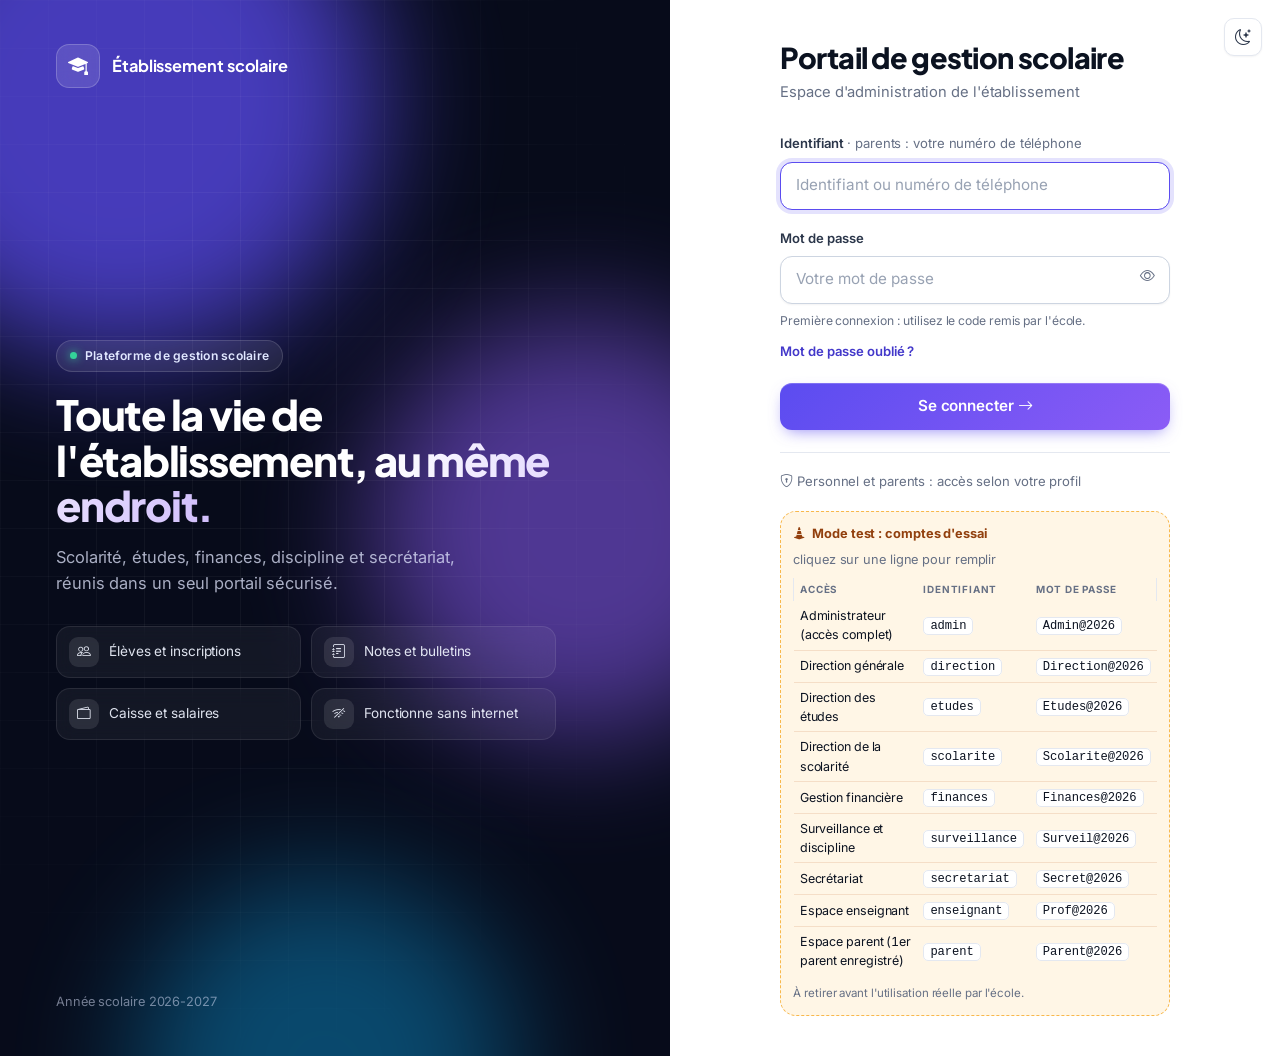
==== commit 4c5e12bb: "Paiement à distance déclaré par le parent et clôture de caisse journalière - Espace admin : numéros " ====
--- a/app.html
+++ b/app.html
@@ -49,6 +49,8 @@
                 <button class="tab" data-tab="reductions" onclick="showTab('reductions')"><i class="bi bi-percent"></i><span class="nav-label">Réductions / Bourses</span></button>
                 <button class="tab" data-tab="echeancier" onclick="showTab('echeancier')"><i class="bi bi-calendar-check"></i><span class="nav-label">Échéancier de paiement</span></button>
                 <button class="tab" data-tab="budget" onclick="showTab('budget')"><i class="bi bi-pie-chart"></i><span class="nav-label">Budget</span></button>
+                <button class="tab" data-tab="declares" onclick="showTab('declares')"><i class="bi bi-phone"></i><span class="nav-label">Paiements déclarés</span><span class="nav-badge hidden" id="badgeDeclares">0</span></button>
+                <button class="tab" data-tab="cloture" onclick="showTab('cloture')"><i class="bi bi-calculator"></i><span class="nav-label">Clôture de caisse</span></button>
                 <button class="tab" data-tab="historique" onclick="showTab('historique')"><i class="bi bi-file-earmark-text"></i><span class="nav-label">État général</span></button>
                 <button class="tab" data-tab="salaires" onclick="showTab('salaires')"><i class="bi bi-briefcase"></i><span class="nav-label">Salaires</span><span class="nav-badge"><span id="employeeCount">0</span></span></button>
                 <button class="tab" data-tab="enseignants" onclick="showTab('enseignants')"><i class="bi bi-person-badge"></i><span class="nav-label">Enseignants (paie)</span></button>
@@ -126,6 +128,34 @@
         </div>
 
         <!-- Budget -->
+        <!-- Paiements déclarés par les parents (Mobile Money / virement) -->
+        <div id="declares" class="tab-content hidden">
+            <div class="card">
+                <div class="d-flex justify-content-between align-items-start flex-wrap gap-2">
+                    <div><h3 style="margin:0 0 .25rem;">Paiements déclarés par les parents</h3>
+                    <p class="text-secondary small mb-0">Vérifiez chaque paiement sur le téléphone marchand ou le relevé bancaire (montant et identifiant de transaction), puis validez : la transaction et le reçu sont créés automatiquement.</p></div>
+                    <select id="dpFiltre" style="width:auto;margin:0;" onchange="renderDeclares()"><option value="en_attente">En attente</option><option value="valide">Validés</option><option value="refuse">Refusés</option><option value="tous">Tous</option></select>
+                </div>
+            </div>
+            <div id="dpList"></div>
+        </div>
+
+        <!-- Clôture de caisse : rapprochement de fin de journée -->
+        <div id="cloture" class="tab-content hidden">
+            <div class="card">
+                <div class="d-flex justify-content-between align-items-end flex-wrap gap-3">
+                    <div style="flex:1;min-width:260px;"><h3 style="margin:0 0 .25rem;">Clôture de caisse</h3>
+                    <p class="text-secondary small mb-0">En fin de journée, comparez le total enregistré dans l'application pour chaque moyen de paiement avec le montant réellement reçu (téléphone MTN / Airtel, relevé bancaire, caisse en espèces).</p></div>
+                    <div><label class="form-label" for="clDate">Journée</label><input type="date" id="clDate" style="margin:0;width:auto;" onchange="renderCloture()"></div>
+                </div>
+            </div>
+            <div id="clContenu"></div>
+            <div class="card">
+                <h3 style="margin-bottom:1rem;">Historique des clôtures</h3>
+                <div style="overflow-x:auto;" id="clHisto"></div>
+            </div>
+        </div>
+
         <div id="budget" class="tab-content hidden">
             <div class="card">
                 <div style="display:flex;justify-content:space-between;align-items:center;flex-wrap:wrap;gap:1rem;">
@@ -636,6 +666,8 @@
     <script src="js/reductions.js"></script>
     <script src="js/echeancier.js"></script>
     <script src="js/budget.js"></script>
+    <script src="js/comptes.js"></script>
+    <script src="js/caisse-distance.js"></script>
     <script src="js/app.js"></script>
     <script src="vendor/bootstrap/bootstrap.bundle.min.js"></script>
 </body>
--- a/css/theme.css
+++ b/css/theme.css
@@ -1,494 +1,846 @@
 /* =====================================================================
-   GESTION SCOLAIRE — Design system « Institutionnel moderne »
-   Chargé en dernier sur toutes les pages : il définit les couleurs
+   GESTION SCOLAIRE — Design system « Nuit & Lumière » (v2)
+   Chargé en dernier sur toutes les pages. Il définit les couleurs
    (variables), la typographie et l'apparence de tous les composants.
-   Pour changer l'identité de l'école, modifier uniquement :root.
-   ===================================================================== */
-
-@font-face{
-    font-family:"Inter"; font-style:normal; font-display:swap; font-weight:100 900;
+   • Couleur d'établissement : html[data-accent="indigo|emerald|ocean|bordeaux|amber"]
+   • Thème : html[data-bs-theme="light|dark"]
+   ===================================================================== */
+
+/* ---------- Polices (hébergées dans le projet : fonctionne hors ligne) ---------- */
+@font-face{ font-family:"Inter"; font-style:normal; font-display:swap; font-weight:100 900;
     src:url("../vendor/inter/inter-latin-wght-normal.woff2") format("woff2");
-    unicode-range:U+0000-00FF,U+0131,U+0152-0153,U+02BB-02BC,U+02C6,U+02DA,U+02DC,U+0304,U+0308,U+0329,U+2000-206F,U+20AC,U+2122,U+2191,U+2193,U+2212,U+2215,U+FEFF,U+FFFD;
-}
-@font-face{
-    font-family:"Inter"; font-style:normal; font-display:swap; font-weight:100 900;
+    unicode-range:U+0000-00FF,U+0131,U+0152-0153,U+02BB-02BC,U+02C6,U+02DA,U+02DC,U+0304,U+0308,U+0329,U+2000-206F,U+20AC,U+2122,U+2191,U+2193,U+2212,U+2215,U+FEFF,U+FFFD; }
+@font-face{ font-family:"Inter"; font-style:normal; font-display:swap; font-weight:100 900;
     src:url("../vendor/inter/inter-latin-ext-wght-normal.woff2") format("woff2");
-    unicode-range:U+0100-02BA,U+02BD-02C5,U+02C7-02CC,U+02CE-02D7,U+02DD-02FF,U+0304,U+0308,U+0329,U+1D00-1DBF,U+1E00-1E9F,U+1EF2-1EFF,U+2020,U+20A0-20AB,U+20AD-20C0,U+2113,U+2C60-2C7F,U+A720-A7FF;
-}
-
-/* ---------- Jetons (thème clair) ---------- */
+    unicode-range:U+0100-02BA,U+02BD-02C5,U+02C7-02CC,U+02CE-02D7,U+02DD-02FF,U+1E00-1E9F,U+1EF2-1EFF,U+20A0-20AB,U+20AD-20C0,U+2C60-2C7F,U+A720-A7FF; }
+@font-face{ font-family:"Jakarta"; font-style:normal; font-display:swap; font-weight:200 800;
+    src:url("../vendor/jakarta/plus-jakarta-sans-latin-wght-normal.woff2") format("woff2");
+    unicode-range:U+0000-00FF,U+0131,U+0152-0153,U+02BB-02BC,U+02C6,U+02DA,U+02DC,U+0304,U+0308,U+0329,U+2000-206F,U+20AC,U+2122,U+2191,U+2193,U+2212,U+2215,U+FEFF,U+FFFD; }
+@font-face{ font-family:"Jakarta"; font-style:normal; font-display:swap; font-weight:200 800;
+    src:url("../vendor/jakarta/plus-jakarta-sans-latin-ext-wght-normal.woff2") format("woff2");
+    unicode-range:U+0100-02BA,U+02BD-02C5,U+02C7-02CC,U+02CE-02D7,U+02DD-02FF,U+1E00-1E9F,U+1EF2-1EFF,U+20A0-20AB,U+20AD-20C0,U+2C60-2C7F,U+A720-A7FF; }
+
+/* =====================================================================
+   1. JETONS
+   ===================================================================== */
 :root{
-    --brand:#1E40AF;          --brand-strong:#1E3A8A;
-    --action:#2563EB;         --action-hover:#1D4ED8;
-    --brand-bg:#EFF4FF;       --brand-line:#C7D7FE;
-    --bg:#F6F8FB;             --surface:#FFFFFF;       --surface-2:#F8FAFC;   --surface-3:#F1F5F9;
-    --line:#E2E8F0;           --line-strong:#CBD5E1;
-    --ink:#0F172A;            --ink-2:#334155;         --muted:#64748B;       --muted-2:#94A3B8;
-    --ok:#047857;             --ok-strong:#065F46;     --ok-bg:#ECFDF5;
-    --warn:#B45309;           --warn-strong:#92400E;   --warn-bg:#FFFBEB;
-    --danger:#DC2626;         --danger-strong:#991B1B; --danger-bg:#FEF2F2;
-    --info:#0369A1;           --violet:#6D28D9;        --violet-bg:#F5F3FF;   --pink:#BE185D;
-
-    --radius-sm:8px; --radius:12px; --radius-lg:16px;
-    --shadow-sm:0 1px 2px rgba(15,23,42,.06);
-    --shadow:0 1px 3px rgba(15,23,42,.06),0 1px 2px rgba(15,23,42,.04);
-    --shadow-lg:0 12px 32px rgba(15,23,42,.12),0 2px 6px rgba(15,23,42,.06);
-    --ring:0 0 0 3px rgba(37,99,235,.22);
+    /* Couleur d'établissement (indigo par défaut) */
+    --accent:#5B4CF0; --accent-2:#8B5CF6; --accent-hover:#4B3CE0; --accent-ink:#4338CA;
+    --accent-rgb:91,76,240;
+    --accent-soft:rgba(var(--accent-rgb),.10); --accent-line:rgba(var(--accent-rgb),.28);
+    --accent-grad:linear-gradient(135deg,var(--accent) 0%,var(--accent-2) 100%);
+
+    /* Surfaces */
+    --bg:#F3F5FA; --surface:#FFFFFF; --surface-2:#F8FAFD; --surface-3:#EEF1F7;
+    --line:#E4E8F0; --line-strong:#CDD5E1;
+    --ink:#0B1220; --ink-2:#2B364A; --muted:#667085; --muted-2:#98A2B3;
+
+    /* Barre latérale « nuit » (sombre dans les deux thèmes) */
+    --nav-bg:#0A0F1F; --nav-bg-2:#11172C; --nav-ink:#C7CFE2; --nav-ink-strong:#FFFFFF; --nav-muted:#69728E;
+    --nav-line:rgba(255,255,255,.07); --nav-hover:rgba(255,255,255,.06);
+
+    /* Statuts */
+    --ok:#047857; --ok-strong:#065F46; --ok-bg:#E9FBF3; --ok-dot:#10B981;
+    --warn:#B45309; --warn-strong:#92400E; --warn-bg:#FFF6E6; --warn-dot:#F59E0B;
+    --danger:#D92D20; --danger-strong:#912018; --danger-bg:#FEF0EF; --danger-dot:#F04438;
+    --info:#0369A1; --info-bg:#EAF6FD; --violet:#6D28D9; --violet-bg:#F3EEFF; --pink:#C11574;
+
+    /* Couleurs de catégorie (icônes, modules, graphiques) */
+    --c1:#5B4CF0; --c1-bg:#EFEDFF;  --c2:#0EA5E9; --c2-bg:#E6F6FE;  --c3:#10B981; --c3-bg:#E7F9F1;
+    --c4:#F59E0B; --c4-bg:#FEF4E2;  --c5:#F43F5E; --c5-bg:#FFECEF;  --c6:#8B5CF6; --c6-bg:#F3EDFF;
+    --c7:#14B8A6; --c7-bg:#E3F8F5;  --c8:#F97316; --c8-bg:#FFF0E6;
+
+    /* Formes */
+    --radius-xs:6px; --radius-sm:10px; --radius:14px; --radius-lg:20px; --radius-xl:26px;
+    --shadow-xs:0 1px 2px rgba(16,24,40,.05);
+    --shadow-sm:0 1px 3px rgba(16,24,40,.06),0 1px 2px rgba(16,24,40,.04);
+    --shadow:0 4px 12px -2px rgba(16,24,40,.08),0 2px 4px -2px rgba(16,24,40,.04);
+    --shadow-lg:0 24px 48px -12px rgba(16,24,40,.22);
+    --glow:0 8px 24px -6px rgba(var(--accent-rgb),.55);
+    --ring:0 0 0 4px rgba(var(--accent-rgb),.16);
+
     --font:"Inter","Segoe UI",system-ui,-apple-system,"Helvetica Neue",Arial,sans-serif;
-
-    /* compatibilité avec les anciennes variables */
-    --brand-2:var(--action); --brand-700:var(--brand); --brand-dark:var(--brand-strong);
-    --ok-legacy:var(--ok); --warn-legacy:var(--warn);
-
-    --bs-primary:#2563EB; --bs-primary-rgb:37,99,235;
-    --bs-link-color:var(--action); --bs-link-hover-color:var(--action-hover);
+    --font-display:"Jakarta","Inter","Segoe UI",system-ui,sans-serif;
+    --nav-w:268px; --nav-w-collapsed:78px;
+
+    /* Compatibilité avec les anciennes variables utilisées dans les pages */
+    --brand:var(--accent-ink); --brand-strong:var(--accent-hover); --brand-2:var(--accent-2);
+    --brand-700:var(--accent-ink); --brand-dark:var(--accent-hover);
+    --brand-bg:var(--accent-soft); --brand-line:var(--accent-line);
+    --action:var(--accent); --action-hover:var(--accent-hover);
+
+    --bs-primary:var(--accent); --bs-primary-rgb:var(--accent-rgb);
+    --bs-link-color:var(--accent-ink); --bs-link-hover-color:var(--accent-hover);
     --bs-body-font-family:var(--font); --bs-body-color:var(--ink); --bs-body-bg:var(--bg);
     --bs-border-color:var(--line); --bs-secondary-color:var(--muted);
     color-scheme:light;
 }
-
-/* ---------- Jetons (thème sombre) ---------- */
+/* Couleurs d'établissement */
+html[data-accent="emerald"]{ --accent:#059669; --accent-2:#22C55E; --accent-hover:#047857; --accent-ink:#047857; --accent-rgb:5,150,105; }
+html[data-accent="ocean"]{   --accent:#0284C7; --accent-2:#06B6D4; --accent-hover:#0369A1; --accent-ink:#0369A1; --accent-rgb:2,132,199; }
+html[data-accent="bordeaux"]{--accent:#BE123C; --accent-2:#F43F5E; --accent-hover:#9F1239; --accent-ink:#9F1239; --accent-rgb:190,18,60; }
+html[data-accent="amber"]{   --accent:#D97706; --accent-2:#F59E0B; --accent-hover:#B45309; --accent-ink:#B45309; --accent-rgb:217,119,6; }
+
+/* Thème sombre */
 html[data-bs-theme="dark"]{
-    --brand:#93B4FF;          --brand-strong:#BFD0FF;
-    --action:#3B82F6;         --action-hover:#60A5FA;
-    --brand-bg:rgba(59,130,246,.14); --brand-line:rgba(96,165,250,.35);
-    --bg:#0B1220;             --surface:#111A2E;       --surface-2:#0F1729;   --surface-3:#16213A;
-    --line:#1F2A44;           --line-strong:#2C3A5A;
-    --ink:#E5EAF3;            --ink-2:#C3CCDB;         --muted:#94A3B8;       --muted-2:#64748B;
-    --ok:#34D399;             --ok-strong:#6EE7B7;     --ok-bg:rgba(16,185,129,.12);
-    --warn:#FBBF24;           --warn-strong:#FCD34D;   --warn-bg:rgba(245,158,11,.12);
-    --danger:#F87171;         --danger-strong:#FCA5A5; --danger-bg:rgba(239,68,68,.12);
-    --info:#38BDF8;           --violet:#A78BFA;        --violet-bg:rgba(139,92,246,.14); --pink:#F472B6;
-    --shadow-sm:0 1px 2px rgba(0,0,0,.3); --shadow:0 1px 3px rgba(0,0,0,.35);
-    --shadow-lg:0 16px 40px rgba(0,0,0,.5);
-    --ring:0 0 0 3px rgba(96,165,250,.35);
+    --bg:#070B16; --surface:#0E1426; --surface-2:#0B1121; --surface-3:#161E35;
+    --line:#1D2642; --line-strong:#2A3558;
+    --ink:#EDF0F8; --ink-2:#C5CCDC; --muted:#8C96AE; --muted-2:#5D6782;
+    --nav-bg:#060915; --nav-bg-2:#0B1020;
+    --accent-ink:color-mix(in srgb,var(--accent) 55%,white);
+    --ok:#3DD68C; --ok-strong:#7EE6B2; --ok-bg:rgba(16,185,129,.13);
+    --warn:#FBBF24; --warn-strong:#FCD34D; --warn-bg:rgba(245,158,11,.13);
+    --danger:#FF6B61; --danger-strong:#FFA39C; --danger-bg:rgba(240,68,56,.14);
+    --info:#38BDF8; --info-bg:rgba(14,165,233,.13); --violet:#A78BFA; --violet-bg:rgba(139,92,246,.15); --pink:#F472B6;
+    --c1-bg:rgba(91,76,240,.18); --c2-bg:rgba(14,165,233,.16); --c3-bg:rgba(16,185,129,.16); --c4-bg:rgba(245,158,11,.16);
+    --c5-bg:rgba(244,63,94,.16); --c6-bg:rgba(139,92,246,.18); --c7-bg:rgba(20,184,166,.16); --c8-bg:rgba(249,115,22,.16);
+    --shadow-xs:0 1px 2px rgba(0,0,0,.4); --shadow-sm:0 1px 3px rgba(0,0,0,.45);
+    --shadow:0 6px 16px -4px rgba(0,0,0,.5); --shadow-lg:0 28px 56px -12px rgba(0,0,0,.7);
     --bs-body-bg:var(--bg); --bs-body-color:var(--ink); --bs-border-color:var(--line);
     --bs-secondary-bg:var(--surface-3); --bs-tertiary-bg:var(--surface-2);
     color-scheme:dark;
 }
 
-/* ---------- Base ---------- */
-html{ -webkit-text-size-adjust:100%; }
+/* =====================================================================
+   2. BASE
+   ===================================================================== */
+html{ -webkit-text-size-adjust:100%; scroll-behavior:smooth; }
 body{
     font-family:var(--font) !important; color:var(--ink); background:var(--bg) !important;
-    font-size:.9375rem; line-height:1.55; -webkit-font-smoothing:antialiased;
-    font-feature-settings:"cv11","ss01"; letter-spacing:-.005em;
-}
-h1,h2,h3,h4,h5,h6{ color:var(--ink); letter-spacing:-.015em; }
-a{ color:var(--action); }
-::selection{ background:rgba(37,99,235,.18); }
-.container{ max-width:1320px !important; padding-top:16px; padding-bottom:40px; }
-:focus-visible{ outline:2px solid var(--action); outline-offset:2px; }
-td, .card h2, .card h3, .kpi-value{ font-variant-numeric:tabular-nums; }
-.text-secondary{ color:var(--muted) !important; }
-.text-muted{ color:var(--muted) !important; }
-.text-brand{ color:var(--brand) !important; }
+    font-size:.9375rem; line-height:1.55; -webkit-font-smoothing:antialiased; -moz-osx-font-smoothing:grayscale;
+    font-feature-settings:"cv11","ss01","ss03"; letter-spacing:-.006em;
+}
+body::before{ /* lueur d'ambiance discrète */
+    content:""; position:fixed; inset:0; pointer-events:none; z-index:-1;
+    background:
+        radial-gradient(900px 500px at 100% -10%, rgba(var(--accent-rgb),.07), transparent 60%),
+        radial-gradient(700px 420px at 0% 110%, rgba(14,165,233,.05), transparent 60%);
+}
+h1,h2,h3,h4,h5,h6{ color:var(--ink); font-family:var(--font-display); letter-spacing:-.022em; }
+a{ color:var(--accent-ink); }
+::selection{ background:rgba(var(--accent-rgb),.2); }
+:focus-visible{ outline:2px solid var(--accent); outline-offset:2px; }
+td, .kpi-value, .card h2{ font-variant-numeric:tabular-nums; }
+.text-secondary, .text-muted{ color:var(--muted) !important; }
+.text-brand{ color:var(--accent-ink) !important; }
 hr{ border-color:var(--line); opacity:1; }
-
-/* Icône qui remplace un emoji */
-.emo-i{ display:inline-block; font-size:.95em; line-height:1; margin-right:.3em; vertical-align:-.08em; opacity:.9; }
-.btn .emo-i{ margin-right:.35em; }
-
-/* ---------- En-tête d'application ---------- */
+*{ scrollbar-width:thin; scrollbar-color:var(--line-strong) transparent; }
+::-webkit-scrollbar{ width:10px; height:10px; }
+::-webkit-scrollbar-thumb{ background:var(--line-strong); border-radius:99px; border:3px solid transparent; background-clip:content-box; }
+.container{ max-width:1360px !important; padding-top:18px; padding-bottom:48px; }
+.emo-i{ display:inline-block; font-size:.95em; line-height:1; margin-right:.32em; vertical-align:-.08em; }
+.btn .emo-i{ margin-right:.38em; }
+
+/* Apparition douce des sections */
+@keyframes ui-rise{ from{ opacity:0; transform:translateY(8px); } to{ opacity:1; transform:none; } }
+.section:not(.hidden), .admin-section:not(.hidden), #homeView, #teacherApp:not(.hidden){ animation:ui-rise .38s cubic-bezier(.2,.7,.2,1) both; }
+
+/* =====================================================================
+   3. COQUILLE D'APPLICATION (barre latérale pleine hauteur)
+   ===================================================================== */
+body.ui-shell{ padding-left:var(--nav-w); transition:padding-left .25s ease; }
+body.ui-shell.ui-collapsed{ padding-left:var(--nav-w-collapsed); }
+body.ui-shell > .container{ max-width:1440px !important; padding-left:28px !important; padding-right:28px !important; }
+body.ui-shell .layout{ display:block; }
+body.ui-shell .content-area{ width:100%; }
+
+.sidebar{
+    position:fixed !important; top:0 !important; left:0; bottom:0; z-index:1040;
+    width:var(--nav-w) !important; max-height:none !important; margin:0 !important;
+    display:flex; flex-direction:column; gap:1px !important;
+    background:linear-gradient(180deg,var(--nav-bg-2) 0%,var(--nav-bg) 42%) !important;
+    border:0 !important; border-right:1px solid var(--nav-line) !important; border-radius:0 !important;
+    padding:0 12px 12px !important; box-shadow:none !important; overflow-y:auto; overflow-x:hidden;
+    transition:width .25s ease, transform .25s ease;
+    scrollbar-color:rgba(255,255,255,.12) transparent;
+}
+.sidebar::before{ /* halo de couleur en haut de la barre */
+    content:""; position:absolute; top:-120px; left:-60px; width:320px; height:260px; pointer-events:none;
+    background:radial-gradient(closest-side, rgba(var(--accent-rgb),.38), transparent); filter:blur(10px); opacity:.7;
+}
+.sidebar.collapsed{ width:var(--nav-w-collapsed) !important; }
+
+/* Marque en haut de la barre */
+.sb-brand{ position:sticky; top:0; z-index:2; display:flex; align-items:center; gap:12px; padding:18px 6px 16px; margin:0 -12px 6px; padding-left:18px; padding-right:12px;
+    background:linear-gradient(180deg,var(--nav-bg-2) 70%,transparent); }
+.sb-brand .sb-logo{ width:40px; height:40px; border-radius:12px; flex-shrink:0; display:flex; align-items:center; justify-content:center;
+    background:var(--accent-grad); color:#fff; font-size:1.15rem; box-shadow:var(--glow), inset 0 1px 0 rgba(255,255,255,.25); }
+.sb-brand .sb-txt{ min-width:0; line-height:1.25; }
+.sb-brand strong{ display:block; color:var(--nav-ink-strong); font-family:var(--font-display); font-size:.98rem; font-weight:700; letter-spacing:-.015em; white-space:nowrap; overflow:hidden; text-overflow:ellipsis; }
+.sb-brand small{ display:block; color:var(--nav-muted); font-size:.74rem; white-space:nowrap; overflow:hidden; text-overflow:ellipsis; }
+.sb-brand .sb-close{ display:none; margin-left:auto; }
+.sidebar.collapsed .sb-brand{ justify-content:center; padding-left:0; padding-right:0; margin:0 -12px 6px; }
+.sidebar.collapsed .sb-brand .sb-txt{ display:none; }
+
+/* Groupes */
+.sb-group{ color:var(--nav-muted); font-size:.67rem; font-weight:700; text-transform:uppercase; letter-spacing:.11em; padding:16px 12px 6px; white-space:nowrap; }
+.sb-group:first-of-type{ padding-top:6px; }
+.sidebar.collapsed .sb-group{ font-size:0; padding:10px 0 4px; }
+.sidebar.collapsed .sb-group::after{ content:""; display:block; height:1px; margin:0 14px; background:var(--nav-line); }
+
+/* Entrées */
+.sidebar .tab{
+    position:relative; display:flex !important; align-items:center; gap:12px !important;
+    width:100%; padding:.58rem .75rem !important; border-radius:11px !important;
+    background:transparent !important; color:var(--nav-ink) !important; box-shadow:none !important;
+    font-size:.875rem !important; font-weight:500 !important; line-height:1.3; text-align:left;
+    white-space:nowrap !important; overflow:hidden; text-overflow:ellipsis; border:0 !important;
+    transition:background .15s,color .15s;
+}
+.sidebar .tab i{ font-size:1.08rem !important; width:22px !important; flex-shrink:0; color:var(--nav-muted); transition:color .15s; }
+.sidebar .tab:hover{ background:var(--nav-hover) !important; color:var(--nav-ink-strong) !important; }
+.sidebar .tab:hover i{ color:var(--nav-ink); }
+.sidebar .tab.active{
+    color:#fff !important; font-weight:600 !important;
+    background:linear-gradient(90deg,rgba(var(--accent-rgb),.34),rgba(var(--accent-rgb),.10)) !important;
+    box-shadow:inset 0 0 0 1px rgba(var(--accent-rgb),.38) !important;
+}
+.sidebar .tab.active i{ color:#fff; }
+.sidebar .tab.active::before{ content:""; position:absolute; left:0; top:9px; bottom:9px; width:3px; border-radius:0 3px 3px 0; background:var(--accent-2); box-shadow:0 0 12px var(--accent-2); }
+.sidebar .nav-label{ overflow:hidden; text-overflow:ellipsis; }
+.nav-badge{ margin-left:auto; background:rgba(240,68,56,.18) !important; color:#FF8A80 !important; font-weight:700 !important;
+    font-size:.68rem !important; min-width:20px; padding:1px 7px !important; border-radius:999px !important; line-height:1.6; }
+.sidebar.collapsed .tab{ justify-content:center !important; padding:.62rem !important; gap:0 !important; }
+.sidebar.collapsed .nav-label, .sidebar.collapsed .nav-badge{ display:none !important; }
+
+/* Bouton réduire + pied de barre */
+.sidebar-toggle{ order:98; margin-top:auto !important; display:flex !important; align-items:center; gap:10px; width:100%;
+    background:transparent !important; color:var(--nav-muted) !important; border:0 !important; border-radius:10px !important;
+    padding:.55rem .75rem !important; font-size:.8rem !important; font-weight:600 !important; text-transform:none !important; letter-spacing:0 !important; }
+.sidebar-toggle:hover{ background:var(--nav-hover) !important; color:var(--nav-ink) !important; }
+.sidebar.collapsed .sidebar-toggle{ justify-content:center; padding:.6rem !important; }
+.sb-foot{ order:99; margin:8px -4px 0; padding:10px; border-radius:14px; background:rgba(255,255,255,.04); border:1px solid var(--nav-line); display:flex; align-items:center; gap:10px; }
+.sb-avatar{ width:34px; height:34px; border-radius:10px; flex-shrink:0; display:flex; align-items:center; justify-content:center;
+    background:linear-gradient(135deg,#334155,#1E293B); color:#fff; font-weight:700; font-size:.8rem; font-family:var(--font-display); }
+.sb-foot .sb-who{ min-width:0; flex:1; line-height:1.25; }
+.sb-foot .sb-who strong{ display:block; color:var(--nav-ink-strong); font-size:.8rem; font-weight:600; white-space:nowrap; overflow:hidden; text-overflow:ellipsis; }
+.sb-foot .sb-who small{ display:block; color:var(--nav-muted); font-size:.7rem; white-space:nowrap; overflow:hidden; text-overflow:ellipsis; }
+.sb-foot a{ color:var(--nav-muted); width:30px; height:30px; border-radius:8px; display:inline-flex; align-items:center; justify-content:center; text-decoration:none; flex-shrink:0; }
+.sb-foot a:hover{ background:var(--nav-hover); color:#fff; }
+.sidebar.collapsed .sb-foot{ flex-direction:column; padding:8px 4px; margin:8px 0 0; }
+.sidebar.collapsed .sb-foot .sb-who{ display:none; }
+
+/* =====================================================================
+   4. EN-TÊTE (barre supérieure vitrée)
+   ===================================================================== */
 .header, .portal-header{
     display:flex !important; align-items:center; gap:12px; flex-wrap:wrap;
-    background:var(--surface) !important; border:1px solid var(--line);
-    border-radius:var(--radius) !important; padding:10px 14px !important;
-    box-shadow:var(--shadow-sm) !important; margin:0 0 20px !important; color:var(--ink) !important;
-    position:sticky; top:8px; z-index:1030;
-}
-.header h1, .portal-header h1{
-    color:var(--ink) !important; font-size:1.05rem !important; font-weight:650 !important;
-    margin:0 !important; letter-spacing:-.01em !important; line-height:1.3;
-}
+    background:var(--surface) !important;
+    border:1px solid var(--line); border-radius:var(--radius) !important; padding:10px 12px 10px 14px !important;
+    box-shadow:var(--shadow-sm) !important; margin:0 0 22px !important; color:var(--ink) !important;
+    position:relative; top:auto; z-index:5;
+}
+.header h1, .portal-header h1{ color:var(--ink) !important; font-family:var(--font-display); font-size:1.04rem !important; font-weight:700 !important; margin:0 !important; letter-spacing:-.018em !important; line-height:1.3; }
 .header p, .portal-header p{ color:var(--muted) !important; font-size:.78rem !important; margin:0 !important; line-height:1.35; }
 .tb-logo, .portal-header .ph-logo{
-    width:38px; height:38px; flex-shrink:0; border-radius:10px !important;
-    background:var(--brand) !important; color:#fff !important;
-    display:flex; align-items:center; justify-content:center; font-size:1.1rem !important;
-}
+    width:40px; height:40px; flex-shrink:0; border-radius:12px !important; background:var(--accent-grad) !important; color:#fff !important;
+    display:flex; align-items:center; justify-content:center; font-size:1.1rem !important; box-shadow:var(--glow);
+}
+body.ui-shell .header .tb-logo{ display:none; }
 .header .btn-light, .portal-header .btn-light{
     --bs-btn-bg:var(--surface); --bs-btn-color:var(--ink-2); --bs-btn-border-color:var(--line);
     --bs-btn-hover-bg:var(--surface-3); --bs-btn-hover-color:var(--ink); --bs-btn-hover-border-color:var(--line-strong);
     --bs-btn-active-bg:var(--surface-3); --bs-btn-active-color:var(--ink);
-    border:1px solid var(--line) !important; font-weight:600; font-size:.85rem; padding:.42rem .8rem;
-    box-shadow:none !important; display:inline-flex; align-items:center; gap:.4rem; text-decoration:none;
-}
-.date-selector{
-    display:flex; gap:8px; align-items:center;
-    background:var(--surface) !important; color:var(--muted) !important;
-    border:1px solid var(--line); border-radius:var(--radius-sm) !important; padding:0 4px 0 10px !important;
-    height:36px;
-}
-.date-selector input{
-    background:transparent !important; border:0 !important; padding:0 4px !important; margin:0 !important;
-    color:var(--ink) !important; font-size:.85rem; width:auto !important; height:34px; box-shadow:none !important;
-    font-variant-numeric:tabular-nums;
-}
-.tb-icon-btn{
-    width:36px; height:36px; border-radius:var(--radius-sm); border:1px solid var(--line);
-    background:var(--surface); color:var(--ink-2); display:inline-flex; align-items:center; justify-content:center;
-    font-size:1rem; cursor:pointer; flex-shrink:0; transition:background .15s,border-color .15s;
-}
+    border:1px solid var(--line) !important; border-radius:10px !important; font-weight:600; font-size:.84rem; height:38px; padding:0 .85rem;
+    box-shadow:var(--shadow-xs) !important; display:inline-flex; align-items:center; gap:.45rem; text-decoration:none;
+}
+.date-selector{ display:flex; gap:8px; align-items:center; background:var(--surface) !important; color:var(--muted) !important;
+    border:1px solid var(--line); border-radius:10px !important; padding:0 6px 0 11px !important; height:38px; box-shadow:var(--shadow-xs); }
+.date-selector input{ background:transparent !important; border:0 !important; padding:0 4px !important; margin:0 !important; height:36px;
+    color:var(--ink) !important; font-size:.84rem; width:auto !important; box-shadow:none !important; font-variant-numeric:tabular-nums; }
+.tb-icon-btn{ width:38px; height:38px; border-radius:10px; border:1px solid var(--line); background:var(--surface); color:var(--ink-2);
+    display:inline-flex; align-items:center; justify-content:center; font-size:1rem; cursor:pointer; flex-shrink:0; box-shadow:var(--shadow-xs);
+    transition:background .15s,border-color .15s,color .15s; }
 .tb-icon-btn:hover{ background:var(--surface-3); border-color:var(--line-strong); color:var(--ink); }
 .tb-menu{ display:none; }
-
-/* ---------- Disposition et barre latérale ---------- */
-.layout{ display:flex; gap:20px; align-items:flex-start; }
-.content-area{ flex:1; min-width:0; }
-.sidebar{
-    width:248px !important; flex-shrink:0;
-    background:var(--surface) !important; border:1px solid var(--line);
-    border-radius:var(--radius) !important; padding:8px !important; gap:2px !important;
-    box-shadow:var(--shadow-sm) !important; position:sticky; top:84px;
-    max-height:calc(100vh - 100px); overflow-y:auto; scrollbar-width:thin;
-}
-.sidebar.collapsed{ width:60px !important; }
-.sidebar-toggle{
-    background:transparent !important; color:var(--muted) !important; border:0;
-    border-radius:var(--radius-sm) !important; padding:.5rem .7rem !important; margin-bottom:4px !important;
-    font-size:.8rem !important; font-weight:600 !important; text-transform:uppercase; letter-spacing:.04em;
-}
-.sidebar-toggle:hover{ background:var(--surface-3) !important; color:var(--ink) !important; }
-.sidebar .tab{
-    color:var(--ink-2) !important; background:transparent !important; box-shadow:none !important;
-    font-weight:500 !important; font-size:.875rem; padding:.55rem .7rem !important;
-    border-radius:var(--radius-sm) !important; gap:10px !important; position:relative;
-    white-space:normal !important; line-height:1.3; text-align:left;
-}
-.sidebar .tab i{ font-size:1.05rem !important; width:20px !important; color:var(--muted); }
-.sidebar .tab:hover{ background:var(--surface-3) !important; color:var(--ink) !important; }
-.sidebar .tab:hover i{ color:var(--ink-2); }
-.sidebar .tab.active{ background:var(--brand-bg) !important; color:var(--brand) !important; font-weight:600 !important; }
-.sidebar .tab.active i{ color:var(--brand); }
-.sidebar.collapsed .tab{ white-space:nowrap !important; }
-.nav-badge{
-    background:var(--danger-bg) !important; color:var(--danger) !important; font-weight:600;
-    font-size:.72rem !important; padding:1px 7px !important; border-radius:999px !important;
-}
-.sb-overlay{ display:none; }
-
-/* Titre de section affichée */
-.module-header{ display:flex; align-items:center; gap:10px; margin:2px 0 18px !important; }
-.module-header i{
-    font-size:1.05rem !important; color:var(--brand) !important; width:34px; height:34px; border-radius:var(--radius-sm);
-    background:var(--brand-bg); display:inline-flex; align-items:center; justify-content:center;
-}
-.module-header h2{ font-size:1.35rem !important; font-weight:650 !important; color:var(--ink) !important; letter-spacing:-.02em !important; }
-
-/* ---------- Cartes ---------- */
+.tb-search{ display:inline-flex; align-items:center; gap:10px; height:38px; min-width:230px; padding:0 8px 0 12px; border-radius:10px;
+    border:1px solid var(--line); background:var(--surface-2); color:var(--muted); font-size:.84rem; cursor:pointer; box-shadow:var(--shadow-xs); transition:all .15s; }
+.tb-search:hover{ border-color:var(--accent-line); color:var(--ink-2); box-shadow:var(--ring); }
+.tb-search kbd{ margin-left:auto; font-family:var(--font); font-size:.7rem; font-weight:600; color:var(--muted); background:var(--surface); border:1px solid var(--line); border-bottom-width:2px; border-radius:6px; padding:1px 6px; }
+
+/* Fil d'Ariane + titre de section */
+.ui-crumbs{ display:flex; align-items:center; gap:6px; font-size:.78rem; color:var(--muted); margin:0 0 6px; }
+.ui-crumbs a{ color:var(--muted); text-decoration:none; font-weight:500; }
+.ui-crumbs a:hover{ color:var(--accent-ink); }
+.ui-crumbs i{ font-size:.65rem; opacity:.7; }
+.ui-crumbs span{ color:var(--ink-2); font-weight:600; }
+.module-header{ display:flex; align-items:center; gap:14px; margin:0 0 22px !important; }
+.module-header i{ width:46px; height:46px; border-radius:14px; flex-shrink:0; display:inline-flex !important; align-items:center; justify-content:center;
+    font-size:1.25rem !important; color:#fff !important; background:var(--accent-grad); box-shadow:var(--glow); }
+.module-header h2{ font-family:var(--font-display); font-size:1.65rem !important; font-weight:800 !important; color:var(--ink) !important; letter-spacing:-.022em !important; margin:0 !important; }
+
+/* =====================================================================
+   5. CARTES & INDICATEURS
+   ===================================================================== */
 .card, .card-soft{
-    background:var(--surface) !important; color:var(--ink);
-    border:1px solid var(--line) !important; border-radius:var(--radius) !important;
-    box-shadow:var(--shadow-sm) !important; padding:20px; margin-bottom:20px;
-}
-.card h3, .card h4, .card-soft h3{ font-size:1rem !important; font-weight:650 !important; letter-spacing:-.01em; }
-.card > h2:first-child, .card > h3:first-child, .card > h4:first-child{ margin-bottom:14px; }
+    position:relative; background:var(--surface) !important; color:var(--ink);
+    border:1px solid var(--line) !important; border-radius:var(--radius-lg) !important;
+    box-shadow:var(--shadow-sm) !important; padding:22px; margin-bottom:20px;
+}
+.card h3, .card h4, .card-soft h3{ font-family:var(--font-display); font-size:1.02rem !important; font-weight:700 !important; letter-spacing:-.015em; }
+.card > h2:first-child, .card > h3:first-child, .card > h4:first-child{ margin-bottom:16px; }
 .grid-2{ gap:16px !important; }
 .grid-2 > .card{ margin-bottom:0; }
-/* Cartes indicateurs (libellé + valeur) */
-.grid-2 > .card > p:first-child{
-    color:var(--muted) !important; font-size:.8rem !important; font-weight:500; margin-bottom:6px !important;
-    display:flex; align-items:center; gap:6px;
-}
+.grid-2[style*="margin-bottom"]{ margin-bottom:20px !important; }
+
+/* Carte indicateur : libellé (avec icône) + valeur */
+.grid-2 > .card:has(> p:first-child + h2){ overflow:hidden; padding:20px 20px 18px; transition:transform .2s, box-shadow .2s, border-color .2s; }
+.grid-2 > .card:has(> p:first-child + h2):hover{ transform:translateY(-2px); box-shadow:var(--shadow) !important; border-color:var(--line-strong) !important; }
+.grid-2 > .card:has(> p:first-child + h2)::after{
+    content:""; position:absolute; right:-40px; top:-40px; width:130px; height:130px; border-radius:50%;
+    background:radial-gradient(closest-side,var(--kpi-bg,var(--c1-bg)),transparent); opacity:.9; pointer-events:none;
+}
+.grid-2 > .card > p:first-child{ position:relative; z-index:1; color:var(--muted) !important; font-size:.8rem !important; font-weight:600; margin-bottom:12px !important; display:flex; align-items:center; gap:10px; letter-spacing:.005em; }
 .grid-2 > .card > p:first-child .emo-i{
-    width:26px; height:26px; border-radius:7px; background:var(--surface-3); color:var(--ink-2);
-    display:inline-flex; align-items:center; justify-content:center; font-size:.85rem; margin:0 4px 0 0; opacity:1;
-}
-.grid-2 > .card > h2{ font-size:1.6rem !important; font-weight:650 !important; letter-spacing:-.02em; line-height:1.2; }
-.grid-2 > .card > h2 span:not([id]){ font-size:.8rem !important; font-weight:600; color:var(--muted); letter-spacing:0; }
-.grid-2[style*="margin-bottom"]{ margin-bottom:20px !important; }
-
-/* ---------- Onglets horizontaux (hors barre latérale) ---------- */
-.tabs{ gap:4px !important; background:var(--surface-3); padding:4px; border-radius:10px; display:inline-flex !important; flex-wrap:wrap; margin-bottom:20px; }
-.tabs .tab, .tab:not(.sidebar .tab){
-    background:transparent; color:var(--muted); box-shadow:none; border-radius:7px;
-    font-weight:600; font-size:.85rem; padding:.42rem .9rem;
-}
-.tabs .tab:hover{ background:var(--surface); color:var(--ink); }
-.tabs .tab.active{ background:var(--surface) !important; color:var(--ink) !important; box-shadow:var(--shadow) !important; }
-
-/* ---------- Boutons ---------- */
-.btn{ font-weight:600; border-radius:var(--radius-sm); font-size:.875rem; transition:background .15s,border-color .15s,box-shadow .15s,color .15s; }
-.btn:hover{ transform:none !important; }
+    width:38px; height:38px; border-radius:11px; margin:0; display:inline-flex; align-items:center; justify-content:center; font-size:1.05rem;
+    background:var(--kpi-bg,var(--c1-bg)); color:var(--kpi,var(--c1));
+}
+.grid-2 > .card > h2{ position:relative; z-index:1; font-family:var(--font-display); font-size:1.8rem !important; font-weight:800 !important; letter-spacing:-.025em; line-height:1.1; color:var(--ink) !important; margin:0 !important; }
+.grid-2 > .card > h2 span:not([id]){ font-size:.8rem !important; font-weight:600; color:var(--muted); letter-spacing:0; font-family:var(--font); }
+.grid-2 > .card > h2 span[id]{ color:inherit !important; }
+.grid-2 > .card:nth-child(8n+1){ --kpi:var(--c1); --kpi-bg:var(--c1-bg); }
+.grid-2 > .card:nth-child(8n+2){ --kpi:var(--c2); --kpi-bg:var(--c2-bg); }
+.grid-2 > .card:nth-child(8n+3){ --kpi:var(--c3); --kpi-bg:var(--c3-bg); }
+.grid-2 > .card:nth-child(8n+4){ --kpi:var(--c4); --kpi-bg:var(--c4-bg); }
+.grid-2 > .card:nth-child(8n+5){ --kpi:var(--c5); --kpi-bg:var(--c5-bg); }
+.grid-2 > .card:nth-child(8n+6){ --kpi:var(--c6); --kpi-bg:var(--c6-bg); }
+.grid-2 > .card:nth-child(8n+7){ --kpi:var(--c7); --kpi-bg:var(--c7-bg); }
+.grid-2 > .card:nth-child(8n+8){ --kpi:var(--c8); --kpi-bg:var(--c8-bg); }
+/* Sens des icônes : rouge pour dépenses / absences, vert pour recettes */
+.grid-2 > .card:has(.bi-cash-stack, .bi-x-circle){ --kpi:var(--c5); --kpi-bg:var(--c5-bg); }
+.grid-2 > .card:has(.bi-wallet2, .bi-check-circle){ --kpi:var(--c3); --kpi-bg:var(--c3-bg); }
+.grid-2 > .card:has(.bi-alarm, .bi-exclamation-triangle){ --kpi:var(--c4); --kpi-bg:var(--c4-bg); }
+.grid-2 > .card:has(.bi-gender-female){ --kpi:var(--c5); --kpi-bg:var(--c5-bg); }
+.grid-2 > .card:has(.bi-gender-male){ --kpi:var(--c2); --kpi-bg:var(--c2-bg); }
+
+/* Titres de groupe dans les tableaux de bord */
+.section h4[style*="color:var(--muted"]{
+    font-family:var(--font) !important; font-size:.72rem !important; font-weight:700 !important; text-transform:uppercase; letter-spacing:.1em;
+    color:var(--muted) !important; display:flex; align-items:center; gap:8px; margin-top:8px !important;
+}
+.section h4[style*="color:var(--muted"] i{ font-size:.9rem; color:var(--accent-ink); }
+
+/* =====================================================================
+   6. ONGLETS, BOUTONS, CHAMPS
+   ===================================================================== */
+.tabs{ gap:4px !important; background:var(--surface-3); padding:4px; border-radius:12px; display:inline-flex !important; flex-wrap:wrap; margin-bottom:20px; border:1px solid var(--line); }
+.tabs .tab{ background:transparent; color:var(--muted); box-shadow:none; border-radius:9px; font-weight:600; font-size:.85rem; padding:.45rem .95rem; border:0; }
+.tabs .tab:hover{ color:var(--ink); }
+.tabs .tab.active{ background:var(--surface) !important; color:var(--ink) !important; box-shadow:var(--shadow-sm) !important; }
+
+.btn{ font-weight:600; border-radius:10px; font-size:.875rem; letter-spacing:-.005em; transition:background .15s,border-color .15s,box-shadow .2s,color .15s,transform .15s; }
+.btn:active{ transform:scale(.98); }
 .btn-primary{
-    --bs-btn-bg:var(--action); --bs-btn-border-color:var(--action); --bs-btn-color:#fff;
-    --bs-btn-hover-bg:var(--action-hover); --bs-btn-hover-border-color:var(--action-hover); --bs-btn-hover-color:#fff;
-    --bs-btn-active-bg:var(--action-hover); --bs-btn-active-border-color:var(--action-hover);
-    --bs-btn-disabled-bg:var(--action); --bs-btn-disabled-border-color:var(--action);
-    background-image:none !important; box-shadow:var(--shadow-sm) !important; border:1px solid var(--action);
-}
-.btn-secondary, .btn-outline-secondary, .btn-light{
+    --bs-btn-bg:var(--accent); --bs-btn-border-color:transparent; --bs-btn-color:#fff;
+    --bs-btn-hover-bg:var(--accent-hover); --bs-btn-hover-border-color:transparent; --bs-btn-hover-color:#fff;
+    --bs-btn-active-bg:var(--accent-hover); --bs-btn-active-border-color:transparent;
+    --bs-btn-disabled-bg:var(--accent); --bs-btn-disabled-border-color:transparent;
+    background-image:var(--accent-grad) !important; border:0 !important;
+    box-shadow:0 1px 0 rgba(255,255,255,.2) inset, 0 6px 16px -6px rgba(var(--accent-rgb),.7) !important;
+}
+.btn-primary:hover{ filter:brightness(1.06); box-shadow:0 1px 0 rgba(255,255,255,.2) inset, 0 10px 22px -8px rgba(var(--accent-rgb),.8) !important; }
+.btn-secondary, .btn-outline-secondary, .btn-light, .btn-outline-primary{
     --bs-btn-bg:var(--surface); --bs-btn-color:var(--ink-2); --bs-btn-border-color:var(--line-strong);
     --bs-btn-hover-bg:var(--surface-3); --bs-btn-hover-color:var(--ink); --bs-btn-hover-border-color:var(--line-strong);
     --bs-btn-active-bg:var(--surface-3); --bs-btn-active-color:var(--ink); --bs-btn-active-border-color:var(--line-strong);
-    box-shadow:var(--shadow-sm) !important;
-}
-.btn-success{ --bs-btn-bg:#047857; --bs-btn-border-color:#047857; --bs-btn-hover-bg:#065F46; --bs-btn-hover-border-color:#065F46; box-shadow:none !important; }
+    box-shadow:var(--shadow-xs) !important;
+}
+.btn-success{ --bs-btn-bg:#059669; --bs-btn-border-color:#059669; --bs-btn-hover-bg:#047857; --bs-btn-hover-border-color:#047857; box-shadow:0 6px 16px -8px rgba(5,150,105,.7) !important; }
 .btn-danger{
     --bs-btn-bg:var(--surface); --bs-btn-color:var(--danger); --bs-btn-border-color:var(--line-strong);
-    --bs-btn-hover-bg:#DC2626; --bs-btn-hover-color:#fff; --bs-btn-hover-border-color:#DC2626;
-    --bs-btn-active-bg:#B91C1C; --bs-btn-active-color:#fff;
-    box-shadow:var(--shadow-sm) !important;
-}
-.btn-warning{ --bs-btn-bg:#F59E0B; --bs-btn-border-color:#F59E0B; --bs-btn-color:#1F1300; box-shadow:none !important; }
-.btn-link{ --bs-btn-color:var(--action); --bs-btn-hover-color:var(--action-hover); }
-.btn-sm{ font-size:.8rem; padding:.32rem .65rem; }
-.btn i{ font-size:1em; }
-
-/* ---------- Champs ---------- */
+    --bs-btn-hover-bg:#D92D20; --bs-btn-hover-color:#fff; --bs-btn-hover-border-color:#D92D20;
+    --bs-btn-active-bg:#B42318; --bs-btn-active-color:#fff; box-shadow:var(--shadow-xs) !important;
+}
+.btn-warning{ --bs-btn-bg:#F59E0B; --bs-btn-border-color:#F59E0B; --bs-btn-color:#1F1300; --bs-btn-hover-bg:#D97706; --bs-btn-hover-border-color:#D97706; }
+.btn-info{ --bs-btn-bg:#0EA5E9; --bs-btn-border-color:#0EA5E9; --bs-btn-color:#fff; --bs-btn-hover-bg:#0284C7; --bs-btn-hover-color:#fff; }
+.btn-link{ --bs-btn-color:var(--accent-ink); --bs-btn-hover-color:var(--accent-hover); }
+.btn-sm{ font-size:.8rem; padding:.34rem .7rem; border-radius:8px; }
+
 input, select, textarea, .form-control, .form-select{
     background-color:var(--surface) !important; color:var(--ink) !important;
-    border:1px solid var(--line-strong) !important; border-radius:var(--radius-sm) !important;
-    font-size:.9rem; padding:.5rem .75rem; box-shadow:var(--shadow-sm);
-}
-input[type="checkbox"], input[type="radio"]{ box-shadow:none; padding:0; width:auto; accent-color:var(--action); }
+    border:1px solid var(--line-strong) !important; border-radius:10px !important;
+    font-size:.9rem; padding:.55rem .8rem; box-shadow:var(--shadow-xs); transition:border-color .15s, box-shadow .15s;
+}
+input:hover, select:hover, textarea:hover{ border-color:color-mix(in srgb,var(--line-strong) 60%,var(--muted-2)) !important; }
+input[type="checkbox"], input[type="radio"]{ box-shadow:none; padding:0; width:auto; accent-color:var(--accent); }
 input::placeholder, textarea::placeholder{ color:var(--muted-2) !important; }
-input:focus, select:focus, textarea:focus, .form-control:focus, .form-select:focus{
-    border-color:var(--action) !important; box-shadow:var(--ring) !important; outline:0;
-}
-input[type="file"]{ padding:.4rem .6rem; }
-label, .form-label{ color:var(--ink-2); font-weight:600; font-size:.825rem; }
-html[data-bs-theme="dark"] input[type="date"]::-webkit-calendar-picker-indicator{ filter:invert(.8); }
-
-/* ---------- Tableaux ---------- */
+input:focus, select:focus, textarea:focus, .form-control:focus, .form-select:focus{ border-color:var(--accent) !important; box-shadow:var(--ring) !important; outline:0; }
+label, .form-label{ color:var(--ink-2); font-weight:600; font-size:.82rem; }
+html[data-bs-theme="dark"] input[type="date"]::-webkit-calendar-picker-indicator,
+html[data-bs-theme="dark"] input[type="month"]::-webkit-calendar-picker-indicator{ filter:invert(.85); }
+
+/* =====================================================================
+   7. TABLEAUX, PASTILLES, ÉTATS VIDES
+   ===================================================================== */
 table{ color:var(--ink); }
-th, td{ border-bottom:1px solid var(--line) !important; padding:.65rem .8rem; }
+th, td{ border-bottom:1px solid var(--line) !important; padding:.72rem .85rem; }
 th, table.tbl th{
-    background:var(--surface-2) !important; color:var(--muted) !important; font-weight:600 !important;
-    font-size:.72rem !important; text-transform:uppercase; letter-spacing:.05em;
-    border-bottom:1px solid var(--line) !important; white-space:nowrap;
-}
-thead th:first-child{ border-top-left-radius:var(--radius-sm); }
-thead th:last-child{ border-top-right-radius:var(--radius-sm); }
-tbody tr{ transition:background .1s; }
-tbody tr:hover{ background:var(--surface-2) !important; }
-tfoot td, tr.total td, tbody tr:last-child[style*="font-weight"] td{ font-weight:650; }
+    background:var(--surface-2) !important; color:var(--muted) !important; font-weight:700 !important;
+    font-size:.68rem !important; text-transform:uppercase; letter-spacing:.08em; white-space:nowrap;
+    border-top:1px solid var(--line) !important; border-bottom:1px solid var(--line) !important;
+}
+thead th:first-child{ border-left:1px solid var(--line) !important; border-top-left-radius:10px; }
+thead th:last-child{ border-right:1px solid var(--line) !important; border-top-right-radius:10px; }
+tbody tr{ transition:background .12s; }
+tbody tr:hover{ background:rgba(var(--accent-rgb),.035) !important; }
+tbody tr:last-child td{ border-bottom-color:transparent !important; }
+tfoot td{ font-weight:700; background:var(--surface-2); }
 .table{ --bs-table-bg:transparent; --bs-table-color:var(--ink); --bs-table-border-color:var(--line); --bs-table-hover-bg:var(--surface-2); --bs-table-striped-bg:var(--surface-2); }
 
-/* ---------- Badges ---------- */
-.badge{ font-weight:600; border-radius:999px; padding:.3em .65em; letter-spacing:.01em; }
-
-/* ---------- Fenêtres ---------- */
-.app-modal-overlay{ background:rgba(15,23,42,.5) !important; backdrop-filter:blur(3px); }
-.app-modal, .modal-content{
-    background:var(--surface) !important; color:var(--ink); border:1px solid var(--line) !important;
-    border-radius:var(--radius-lg) !important; box-shadow:var(--shadow-lg) !important;
-}
+.ui-pill{ display:inline-flex; align-items:center; gap:6px; padding:.2rem .62rem; border-radius:999px; font-size:.75rem; font-weight:600; line-height:1.5; white-space:nowrap; background:var(--surface-3); color:var(--ink-2); }
+.ui-pill::before{ content:""; width:6px; height:6px; border-radius:50%; background:currentColor; opacity:.9; }
+.ui-pill.ok{ background:var(--ok-bg); color:var(--ok); }
+.ui-pill.warn{ background:var(--warn-bg); color:var(--warn); }
+.ui-pill.danger{ background:var(--danger-bg); color:var(--danger); }
+.ui-pill.info{ background:var(--info-bg); color:var(--info); }
+.ui-pill.violet{ background:var(--violet-bg); color:var(--violet); }
+.badge{ font-weight:600; border-radius:999px; padding:.32em .7em; letter-spacing:.01em; }
+
+td.ui-empty{ text-align:center !important; padding:2.6rem 1rem !important; color:var(--muted) !important; font-size:.9rem; }
+td.ui-empty .ui-empty-ico{ display:flex; width:52px; height:52px; margin:0 auto 12px; border-radius:16px; align-items:center; justify-content:center;
+    font-size:1.35rem; color:var(--accent-ink); background:var(--accent-soft); box-shadow:inset 0 0 0 1px var(--accent-line); }
+
+/* =====================================================================
+   8. FENÊTRES, ALERTES, PAIEMENT
+   ===================================================================== */
+.app-modal-overlay{ background:rgba(8,12,24,.55) !important; -webkit-backdrop-filter:blur(6px); backdrop-filter:blur(6px); }
+.app-modal, .modal-content{ background:var(--surface) !important; color:var(--ink); border:1px solid var(--line) !important; border-radius:var(--radius-xl) !important; box-shadow:var(--shadow-lg) !important; }
+.app-modal{ animation:ui-pop .22s cubic-bezier(.2,.8,.2,1); }
+@keyframes ui-pop{ from{ opacity:0; transform:translateY(10px) scale(.98); } to{ opacity:1; transform:none; } }
 .modal-header, .modal-footer{ border-color:var(--line); }
 
-/* ---------- Paiement : mois et types ---------- */
-.month-btn{ background:var(--surface) !important; border:1px solid var(--line-strong) !important; color:var(--ink) !important; border-radius:var(--radius-sm) !important; box-shadow:var(--shadow-sm); }
-.month-btn:hover{ border-color:var(--action) !important; transform:none !important; box-shadow:var(--ring) !important; }
-.month-btn.selected{ background:var(--action) !important; color:#fff !important; border-color:var(--action) !important; box-shadow:none !important; }
+.alert{ border-radius:var(--radius); border:1px solid var(--line); font-size:.875rem; }
+.alert-info{ background:var(--accent-soft); color:var(--accent-ink); border-color:var(--accent-line); }
+.alert-success{ background:var(--ok-bg); color:var(--ok); border-color:transparent; }
+.alert-warning{ background:var(--warn-bg); color:var(--warn); border-color:transparent; }
+.alert-danger{ background:var(--danger-bg); color:var(--danger); border-color:transparent; }
+
+.month-btn{ background:var(--surface) !important; border:1px solid var(--line-strong) !important; color:var(--ink) !important; border-radius:12px !important; box-shadow:var(--shadow-xs); }
+.month-btn:hover{ border-color:var(--accent) !important; transform:translateY(-1px) !important; box-shadow:var(--ring) !important; }
+.month-btn.selected{ background:var(--accent-grad) !important; color:#fff !important; border-color:transparent !important; box-shadow:var(--glow) !important; }
 .month-btn.partial{ background:var(--warn-bg) !important; border-color:#F59E0B !important; color:var(--warn) !important; }
 .month-btn.paid{ background:var(--ok-bg) !important; border-color:#10B981 !important; color:var(--ok) !important; }
 .payment-type-card{ background:var(--surface) !important; border:1px solid var(--line-strong) !important; border-radius:var(--radius) !important; }
-.payment-type-card:hover{ border-color:var(--action) !important; transform:none !important; box-shadow:var(--ring) !important; }
-.payment-type-card.selected{ background:var(--brand-bg) !important; border-color:var(--action) !important; box-shadow:var(--ring) !important; }
-
-/* ---------- Alertes Bootstrap ---------- */
-.alert{ border-radius:var(--radius); border:1px solid var(--line); font-size:.875rem; }
-.alert-info{ background:var(--brand-bg); color:var(--brand); border-color:var(--brand-line); }
-.alert-success{ background:var(--ok-bg); color:var(--ok); border-color:transparent; }
-.alert-warning{ background:var(--warn-bg); color:var(--warn); border-color:transparent; }
-.alert-danger{ background:var(--danger-bg); color:var(--danger); border-color:transparent; }
-
-/* ---------- Graphiques ---------- */
+.payment-type-card:hover{ border-color:var(--accent) !important; transform:translateY(-1px) !important; box-shadow:var(--ring) !important; }
+.payment-type-card.selected{ background:var(--accent-soft) !important; border-color:var(--accent) !important; box-shadow:var(--ring) !important; }
 canvas{ max-width:100%; }
 
-/* ---------- Notifications (remplacent les fenêtres « alert ») ---------- */
-.toast-stack{ position:fixed; right:16px; bottom:16px; z-index:2000; display:flex; flex-direction:column; gap:8px; max-width:min(420px,calc(100vw - 32px)); }
-.app-toast{
-    display:flex; gap:10px; align-items:flex-start; background:var(--surface); color:var(--ink);
-    border:1px solid var(--line); border-left:4px solid var(--action); border-radius:var(--radius);
-    box-shadow:var(--shadow-lg); padding:12px 14px; font-size:.875rem; line-height:1.45;
-    animation:toast-in .18s ease-out; white-space:pre-line;
-}
-.app-toast.ok{ border-left-color:#10B981; } .app-toast.err{ border-left-color:#EF4444; } .app-toast.warn{ border-left-color:#F59E0B; }
-.app-toast i{ font-size:1.05rem; margin-top:1px; }
-.app-toast.ok i{ color:var(--ok); } .app-toast.err i{ color:var(--danger); } .app-toast.warn i{ color:var(--warn); } .app-toast.info i{ color:var(--action); }
-.app-toast .t-close{ margin-left:auto; background:none; border:0; color:var(--muted); cursor:pointer; padding:0 0 0 8px; font-size:1rem; line-height:1; }
-@keyframes toast-in{ from{ opacity:0; transform:translateY(6px); } to{ opacity:1; transform:none; } }
-
-/* =====================================================================
-   PORTAIL (connexion + accueil + espace admin)
+/* =====================================================================
+   9. NOTIFICATIONS & RECHERCHE GLOBALE
+   ===================================================================== */
+.toast-stack{ position:fixed; right:18px; bottom:18px; z-index:2000; display:flex; flex-direction:column; gap:10px; max-width:min(420px,calc(100vw - 32px)); }
+.app-toast{ display:flex; gap:12px; align-items:flex-start; background:var(--surface); color:var(--ink); border:1px solid var(--line);
+    border-radius:16px; box-shadow:var(--shadow-lg); padding:13px 14px; font-size:.875rem; line-height:1.45; white-space:pre-line;
+    animation:toast-in .25s cubic-bezier(.2,.8,.2,1); position:relative; overflow:hidden; }
+.app-toast::after{ content:""; position:absolute; left:0; bottom:0; height:3px; width:100%; background:currentColor; opacity:.18; transform-origin:left; animation:toast-life var(--life,5s) linear forwards; }
+.app-toast > i{ width:30px; height:30px; border-radius:9px; flex-shrink:0; display:inline-flex; align-items:center; justify-content:center; font-size:1rem; }
+.app-toast.ok > i{ color:var(--ok); background:var(--ok-bg); } .app-toast.err > i{ color:var(--danger); background:var(--danger-bg); }
+.app-toast.warn > i{ color:var(--warn); background:var(--warn-bg); } .app-toast.info > i{ color:var(--accent-ink); background:var(--accent-soft); }
+.app-toast.ok{ color:var(--ok); } .app-toast.err{ color:var(--danger); } .app-toast.warn{ color:var(--warn); } .app-toast.info{ color:var(--accent-ink); }
+.app-toast > div{ color:var(--ink); padding-top:4px; }
+.app-toast .t-close{ margin-left:auto; background:none; border:0; color:var(--muted); cursor:pointer; padding:2px 0 0 6px; font-size:.95rem; line-height:1; }
+@keyframes toast-in{ from{ opacity:0; transform:translateY(10px) scale(.98); } to{ opacity:1; transform:none; } }
+@keyframes toast-life{ from{ transform:scaleX(1); } to{ transform:scaleX(0); } }
+
+.cmdk-overlay{ position:fixed; inset:0; z-index:2100; background:rgba(8,12,24,.5); -webkit-backdrop-filter:blur(6px); backdrop-filter:blur(6px);
+    display:flex; align-items:flex-start; justify-content:center; padding:12vh 16px 16px; animation:fade-in .15s ease; }
+@keyframes fade-in{ from{ opacity:0; } to{ opacity:1; } }
+.cmdk{ width:100%; max-width:620px; background:var(--surface); border:1px solid var(--line); border-radius:20px; box-shadow:var(--shadow-lg); overflow:hidden; animation:ui-pop .2s cubic-bezier(.2,.8,.2,1); }
+.cmdk-input{ display:flex; align-items:center; gap:12px; padding:16px 18px; border-bottom:1px solid var(--line); }
+.cmdk-input i{ font-size:1.1rem; color:var(--muted); }
+.cmdk-input input{ border:0 !important; box-shadow:none !important; padding:0 !important; margin:0 !important; font-size:1.02rem; background:transparent !important; flex:1; width:auto !important; }
+.cmdk-input kbd{ font-family:var(--font); font-size:.7rem; color:var(--muted); border:1px solid var(--line); border-radius:6px; padding:2px 6px; background:var(--surface-2); }
+.cmdk-list{ max-height:min(60vh,440px); overflow-y:auto; padding:8px; }
+.cmdk-group{ font-size:.68rem; font-weight:700; color:var(--muted); text-transform:uppercase; letter-spacing:.09em; padding:10px 10px 6px; }
+.cmdk-item{ display:flex; align-items:center; gap:12px; padding:9px 10px; border-radius:12px; cursor:pointer; color:var(--ink-2); font-size:.9rem; }
+.cmdk-item .ci{ width:32px; height:32px; border-radius:9px; display:inline-flex; align-items:center; justify-content:center; background:var(--surface-3); color:var(--ink-2); flex-shrink:0; }
+.cmdk-item small{ margin-left:auto; color:var(--muted); font-size:.75rem; }
+.cmdk-item.on{ background:var(--accent-soft); color:var(--ink); }
+.cmdk-item.on .ci{ background:var(--accent-grad); color:#fff; box-shadow:var(--glow); }
+.cmdk-item .sw{ width:14px; height:14px; border-radius:50%; }
+.cmdk-empty{ padding:28px; text-align:center; color:var(--muted); font-size:.9rem; }
+.cmdk-foot{ display:flex; gap:16px; padding:10px 16px; border-top:1px solid var(--line); background:var(--surface-2); color:var(--muted); font-size:.74rem; }
+.cmdk-foot kbd{ font-family:var(--font); border:1px solid var(--line); border-radius:5px; padding:0 5px; background:var(--surface); margin-right:4px; }
+
+/* =====================================================================
+   10. PORTAIL : CONNEXION
    ===================================================================== */
 body.portal-page{ background:var(--bg) !important; }
 #loginScreen{ min-height:100vh; display:flex; align-items:stretch; justify-content:center; padding:0 !important; }
-.login-split{ display:grid; grid-template-columns:minmax(0,1.05fr) minmax(0,1fr); width:100%; min-height:100vh; }
-.login-visual{
-    position:relative; overflow:hidden; color:#fff; padding:48px 56px;
-    display:flex; flex-direction:column; justify-content:space-between;
-    background:#0F1E4A;
-    background-image:
-        radial-gradient(600px 400px at 85% 15%, rgba(59,130,246,.35), transparent 60%),
-        radial-gradient(500px 380px at 10% 95%, rgba(14,165,233,.22), transparent 60%);
-}
-.login-visual::after{
-    content:""; position:absolute; inset:0; pointer-events:none; opacity:.5;
-    background-image:linear-gradient(rgba(255,255,255,.05) 1px,transparent 1px),linear-gradient(90deg,rgba(255,255,255,.05) 1px,transparent 1px);
-    background-size:44px 44px; mask-image:linear-gradient(180deg,#000,transparent 85%);
-}
-.lv-brand{ display:flex; align-items:center; gap:12px; position:relative; z-index:1; }
-.lv-brand .lv-logo{ width:42px; height:42px; border-radius:11px; background:rgba(255,255,255,.12); border:1px solid rgba(255,255,255,.18); display:flex; align-items:center; justify-content:center; font-size:1.25rem; overflow:hidden; }
+.login-split{ display:grid; grid-template-columns:minmax(0,1.1fr) minmax(0,1fr); width:100%; min-height:100vh; }
+.login-visual{ position:relative; overflow:hidden; color:#fff; padding:44px 56px; display:flex; flex-direction:column; justify-content:space-between; background:#070B1A; isolation:isolate; }
+.login-visual .orb{ position:absolute; border-radius:50%; filter:blur(60px); opacity:.75; z-index:-1; animation:orb 18s ease-in-out infinite alternate; }
+.login-visual .orb.o1{ width:520px; height:520px; left:-140px; top:-160px; background:var(--accent); }
+.login-visual .orb.o2{ width:420px; height:420px; right:-120px; top:30%; background:var(--accent-2); animation-delay:-6s; opacity:.55; }
+.login-visual .orb.o3{ width:380px; height:380px; left:20%; bottom:-200px; background:#0EA5E9; animation-delay:-12s; opacity:.4; }
+@keyframes orb{ 0%{ transform:translate(0,0) scale(1); } 50%{ transform:translate(40px,30px) scale(1.08); } 100%{ transform:translate(-20px,50px) scale(.95); } }
+.login-visual::after{ content:""; position:absolute; inset:0; z-index:-1; pointer-events:none;
+    background-image:linear-gradient(rgba(255,255,255,.045) 1px,transparent 1px),linear-gradient(90deg,rgba(255,255,255,.045) 1px,transparent 1px);
+    background-size:48px 48px; mask-image:radial-gradient(ellipse at 40% 40%,#000 30%,transparent 75%); }
+.lv-brand{ display:flex; align-items:center; gap:12px; }
+.lv-brand .lv-logo{ width:44px; height:44px; border-radius:13px; background:rgba(255,255,255,.12); border:1px solid rgba(255,255,255,.2); display:flex; align-items:center; justify-content:center; font-size:1.25rem; overflow:hidden; -webkit-backdrop-filter:blur(8px); backdrop-filter:blur(8px); }
 .lv-brand .lv-logo img{ width:100%; height:100%; object-fit:contain; background:#fff; }
-.lv-brand strong{ font-size:1rem; font-weight:650; letter-spacing:-.01em; }
-.lv-main{ position:relative; z-index:1; max-width:460px; }
-.lv-main h2{ color:#fff; font-size:2.1rem; font-weight:700; line-height:1.15; letter-spacing:-.03em; margin:0 0 14px; }
-.lv-main p{ color:rgba(226,232,255,.78); font-size:1rem; margin:0 0 28px; }
-.lv-features{ list-style:none; padding:0; margin:0; display:grid; gap:12px; }
-.lv-features li{ display:flex; gap:12px; align-items:center; color:rgba(240,244,255,.92); font-size:.92rem; }
-.lv-features i{ width:32px; height:32px; border-radius:9px; background:rgba(255,255,255,.1); border:1px solid rgba(255,255,255,.14); display:inline-flex; align-items:center; justify-content:center; flex-shrink:0; }
-.lv-foot{ position:relative; z-index:1; color:rgba(226,232,255,.55); font-size:.8rem; }
-.login-panel{ display:flex; align-items:center; justify-content:center; padding:40px 24px; background:var(--surface); }
-.login-card{ width:100%; max-width:380px !important; background:transparent !important; box-shadow:none !important; padding:0 !important; border-radius:0 !important; }
+.lv-brand strong{ font-family:var(--font-display); font-size:1.02rem; font-weight:700; }
+.lv-main{ max-width:500px; }
+.lv-kicker{ display:inline-flex; align-items:center; gap:8px; font-size:.76rem; font-weight:600; letter-spacing:.02em; color:#E0E7FF; padding:.35rem .8rem; border-radius:999px; background:rgba(255,255,255,.08); border:1px solid rgba(255,255,255,.14); margin-bottom:20px; }
+.lv-kicker b{ width:7px; height:7px; border-radius:50%; background:#34D399; box-shadow:0 0 10px #34D399; }
+.lv-main h2{ color:#fff; font-family:var(--font-display); font-size:2.6rem; font-weight:800; line-height:1.1; letter-spacing:-.03em; margin:0 0 16px; }
+.lv-main h2 em{ font-style:normal; background:linear-gradient(90deg,#fff 0%,color-mix(in srgb,var(--accent-2) 40%,white) 100%); -webkit-background-clip:text; background-clip:text; color:transparent; }
+.lv-main p{ color:rgba(226,232,255,.74); font-size:1.02rem; margin:0 0 30px; max-width:440px; }
+.lv-features{ list-style:none; padding:0; margin:0; display:grid; grid-template-columns:1fr 1fr; gap:10px; }
+.lv-features li{ display:flex; gap:10px; align-items:center; color:rgba(240,244,255,.92); font-size:.85rem; padding:10px 12px; border-radius:14px; background:rgba(255,255,255,.05); border:1px solid rgba(255,255,255,.09); -webkit-backdrop-filter:blur(10px); backdrop-filter:blur(10px); }
+.lv-features i{ width:30px; height:30px; border-radius:9px; background:rgba(255,255,255,.1); display:inline-flex; align-items:center; justify-content:center; flex-shrink:0; }
+.lv-foot{ color:rgba(226,232,255,.5); font-size:.8rem; display:flex; gap:14px; align-items:center; }
+.login-panel{ display:flex; align-items:center; justify-content:center; padding:40px 24px; background:var(--surface); overflow-y:auto; position:relative; }
+.login-card{ width:100%; max-width:390px !important; background:transparent !important; box-shadow:none !important; padding:0 !important; border-radius:0 !important; }
 .login-card .login-logo{ display:none; }
-.login-card h1{ font-size:1.6rem !important; font-weight:700 !important; letter-spacing:-.025em; text-align:left !important; margin-bottom:6px !important; }
-.login-card #loginSubtitle{ text-align:left !important; margin-bottom:28px !important; font-size:.9rem !important; }
-.login-card .form-control{ padding:.65rem .85rem; font-size:.95rem; }
-.login-card .btn-primary{ padding:.65rem 1rem; font-size:.95rem; margin-top:6px; }
+.login-card h1{ font-family:var(--font-display); font-size:1.8rem !important; font-weight:800 !important; letter-spacing:-.025em; text-align:left !important; margin-bottom:6px !important; }
+.login-card #loginSubtitle{ text-align:left !important; margin-bottom:28px !important; font-size:.92rem !important; }
+.login-card .form-control{ padding:.72rem .9rem; font-size:.95rem; border-radius:12px !important; }
+.login-card .btn-primary{ padding:.75rem 1rem; font-size:.95rem; margin-top:8px; border-radius:12px; }
 .login-help{ display:flex; justify-content:space-between; gap:12px; flex-wrap:wrap; margin-top:22px; padding-top:18px; border-top:1px solid var(--line); font-size:.82rem; }
 .login-help a{ text-decoration:none; font-weight:600; display:inline-flex; align-items:center; gap:6px; }
-.login-theme{ position:absolute; top:16px; right:16px; }
+.login-theme{ position:absolute; top:18px; right:18px; }
 .pw-wrap{ position:relative; }
-.pw-wrap .form-control{ padding-right:2.6rem; }
-.pw-toggle{ position:absolute; right:6px; top:50%; transform:translateY(-50%); border:0; background:none; color:var(--muted); width:32px; height:32px; border-radius:6px; cursor:pointer; margin-top:-4px; }
+.pw-wrap .form-control{ padding-right:2.8rem; }
+.pw-toggle{ position:absolute; right:6px; top:50%; transform:translateY(-50%); border:0; background:none; color:var(--muted); width:34px; height:34px; border-radius:8px; cursor:pointer; margin-top:-4px; }
 .pw-toggle:hover{ color:var(--ink); background:var(--surface-3); }
 
-/* Accueil du portail */
-.portal-hero{ display:flex; justify-content:space-between; align-items:flex-end; gap:16px; flex-wrap:wrap; margin:8px 0 20px; }
-.portal-hero h2{ font-size:1.5rem; font-weight:700; letter-spacing:-.025em; margin:0 0 4px; }
-.portal-hero p{ color:var(--muted); margin:0; font-size:.9rem; }
-.portal-hero .ph-chip{ display:inline-flex; align-items:center; gap:6px; font-size:.8rem; font-weight:600; color:var(--ink-2); background:var(--surface); border:1px solid var(--line); border-radius:999px; padding:.35rem .8rem; }
-.section-label{ font-size:.72rem; font-weight:600; text-transform:uppercase; letter-spacing:.06em; color:var(--muted); margin:0 0 10px; }
-.dir-grid{ grid-template-columns:repeat(auto-fill,minmax(240px,1fr)) !important; gap:14px !important; }
-.dir-card{
-    background:var(--surface) !important; border:1px solid var(--line) !important; border-radius:var(--radius) !important;
-    box-shadow:var(--shadow-sm); padding:18px !important; gap:10px !important; color:var(--ink); font:inherit;
-}
-.dir-card:hover{ transform:none !important; border-color:var(--brand-line) !important; box-shadow:0 0 0 3px rgba(37,99,235,.08), var(--shadow) !important; }
-.dir-card:hover .dir-go{ opacity:1; transform:none; }
+/* Comptes d'essai (mode test) */
+.test-accounts{ margin-top:20px; border:1px dashed color-mix(in srgb,var(--warn-dot) 70%,transparent); background:var(--warn-bg); border-radius:16px; padding:12px; font-size:.8rem; }
+.test-accounts .ta-head{ font-weight:700; color:var(--warn-strong); display:flex; align-items:center; gap:6px; flex-wrap:wrap; margin-bottom:8px; }
+.test-accounts .ta-head span{ font-weight:400; color:var(--muted); }
+.test-accounts table{ width:100%; }
+.test-accounts th{ background:transparent !important; border:0 !important; font-size:.62rem !important; padding:4px 6px; }
+.test-accounts td{ padding:5px 6px; font-size:.78rem; border-bottom:1px solid rgba(180,83,9,.14) !important; }
+.test-accounts tbody tr{ cursor:pointer; }
+.test-accounts tbody tr:hover{ background:rgba(245,158,11,.12) !important; }
+.test-accounts code{ color:var(--ink); background:var(--surface); border:1px solid var(--line); border-radius:5px; padding:1px 6px; font-size:.76rem; }
+.test-accounts .ta-foot{ margin:8px 0 0; color:var(--muted); font-size:.72rem; }
+
+/* =====================================================================
+   11. PORTAIL : ACCUEIL ET ESPACE ADMIN
+   ===================================================================== */
+.portal-hero{
+    position:relative; overflow:hidden; isolation:isolate; border-radius:var(--radius-xl); padding:30px 30px 26px; margin:4px 0 26px; color:#fff;
+    background:#0A0F24; box-shadow:var(--shadow);
+}
+.portal-hero::before{ content:""; position:absolute; inset:0; z-index:-1;
+    background:radial-gradient(520px 300px at 92% -20%, var(--accent-2), transparent 65%), radial-gradient(600px 320px at 0% 120%, var(--accent), transparent 60%), radial-gradient(300px 200px at 60% 120%, rgba(14,165,233,.55), transparent 70%); opacity:.85; }
+.portal-hero::after{ content:""; position:absolute; inset:0; z-index:-1; background-image:linear-gradient(rgba(255,255,255,.05) 1px,transparent 1px),linear-gradient(90deg,rgba(255,255,255,.05) 1px,transparent 1px); background-size:40px 40px; mask-image:linear-gradient(90deg,transparent,#000 60%); }
+.ph-top{ display:flex; justify-content:space-between; align-items:flex-start; gap:16px; flex-wrap:wrap; }
+.portal-hero h2{ color:#fff; font-family:var(--font-display); font-size:1.95rem; font-weight:800; letter-spacing:-.028em; margin:0 0 6px; }
+.portal-hero p{ color:rgba(226,232,255,.78); margin:0; font-size:.92rem; }
+.portal-hero .ph-chip{ display:inline-flex; align-items:center; gap:7px; font-size:.8rem; font-weight:600; color:#fff; background:rgba(255,255,255,.1); border:1px solid rgba(255,255,255,.18); border-radius:999px; padding:.42rem .85rem; -webkit-backdrop-filter:blur(8px); backdrop-filter:blur(8px); }
+.ph-stats{ display:grid; grid-template-columns:repeat(4,minmax(0,1fr)); gap:12px; margin-top:24px; }
+.ph-stat{ padding:14px 16px; border-radius:16px; background:rgba(255,255,255,.07); border:1px solid rgba(255,255,255,.12); -webkit-backdrop-filter:blur(12px); backdrop-filter:blur(12px); }
+.ph-stat small{ display:flex; align-items:center; gap:7px; color:rgba(226,232,255,.72); font-size:.75rem; font-weight:600; }
+.ph-stat strong{ display:block; font-family:var(--font-display); font-size:1.5rem; font-weight:800; letter-spacing:-.03em; margin-top:4px; font-variant-numeric:tabular-nums; white-space:nowrap; overflow:hidden; text-overflow:ellipsis; }
+.ph-stat span{ display:block; color:rgba(226,232,255,.6); font-size:.72rem; margin-top:1px; white-space:nowrap; overflow:hidden; text-overflow:ellipsis; }
+.section-label{ font-size:.7rem; font-weight:700; text-transform:uppercase; letter-spacing:.1em; color:var(--muted); margin:0 0 12px; display:flex; align-items:center; gap:10px; }
+.section-label::after{ content:""; flex:1; height:1px; background:var(--line); }
+
+.dir-grid{ grid-template-columns:repeat(auto-fill,minmax(250px,1fr)) !important; gap:16px !important; }
+.dir-card{ position:relative; overflow:hidden; background:var(--surface) !important; border:1px solid var(--line) !important; border-radius:var(--radius-lg) !important;
+    box-shadow:var(--shadow-sm); padding:20px !important; gap:10px !important; color:var(--ink); font:inherit; text-align:left;
+    transition:transform .22s cubic-bezier(.2,.8,.2,1), box-shadow .22s, border-color .22s !important; }
+.dir-card::after{ content:""; position:absolute; right:-50px; bottom:-60px; width:160px; height:160px; border-radius:50%; background:radial-gradient(closest-side,var(--m-bg,var(--c1-bg)),transparent); opacity:0; transition:opacity .25s; pointer-events:none; }
+.dir-card:hover{ transform:translateY(-3px) !important; border-color:color-mix(in srgb,var(--m,var(--accent)) 35%,var(--line)) !important; box-shadow:var(--shadow) !important; }
+.dir-card:hover::after{ opacity:1; }
+.dir-card:hover .dir-go{ opacity:1; transform:none; color:var(--m,var(--accent)); }
 .dir-card.available{ border:1px solid var(--line) !important; }
-.dir-card.admin{ border:1px dashed var(--line-strong) !important; background:var(--surface-2) !important; }
-.dir-ico{ width:40px !important; height:40px !important; border-radius:10px !important; background:var(--brand-bg) !important; color:var(--brand) !important; font-size:1.15rem !important; }
+.dir-card.admin{ border:1px dashed var(--line-strong) !important; background:var(--surface-2) !important; --m:var(--ink-2); --m-bg:var(--surface-3); }
+.dir-ico{ width:46px !important; height:46px !important; border-radius:14px !important; font-size:1.3rem !important; background:var(--m-bg,var(--c1-bg)) !important; color:var(--m,var(--c1)) !important; }
 .dir-ico.dark{ background:var(--ink) !important; color:var(--surface) !important; }
-.dir-card h3{ font-size:.975rem !important; font-weight:650 !important; color:var(--ink) !important; }
-.dir-card .dir-desc{ font-size:.83rem !important; color:var(--muted) !important; line-height:1.45; }
+.dir-card h3{ font-family:var(--font-display); font-size:1.02rem !important; font-weight:700 !important; color:var(--ink) !important; letter-spacing:-.018em; margin-top:4px !important; }
+.dir-card .dir-desc{ font-size:.83rem !important; color:var(--muted) !important; line-height:1.5; }
 .dir-badge.badge-ok{ display:none; }
-.dir-badge{ border-radius:999px !important; font-size:.7rem !important; }
+.dir-badge{ border-radius:999px !important; font-size:.68rem !important; font-weight:700 !important; }
 .badge-soon{ background:var(--surface-3) !important; color:var(--muted) !important; }
 .badge-adm{ background:var(--ink) !important; color:var(--surface) !important; }
-.dir-go{ position:absolute; top:18px; right:18px; color:var(--muted-2); opacity:0; transform:translateX(-4px); transition:all .15s; }
+.dir-go{ position:absolute; top:20px; right:20px; font-size:1.05rem; color:var(--muted-2); opacity:0; transform:translate(-4px,4px); transition:all .2s; }
 .dir-card:has(.dir-badge:not(.badge-ok)) .dir-go{ display:none; }
-.admin-banner{ background:var(--surface) !important; color:var(--ink) !important; border:1px solid var(--line); box-shadow:var(--shadow-sm); border-radius:var(--radius) !important; }
-.admin-banner .dir-ico{ background:var(--ink) !important; color:var(--surface) !important; }
-.admin-banner h2{ color:var(--ink); font-size:1.1rem !important; }
+.dir-card[data-mod="direction.html"]{ --m:var(--c6); --m-bg:var(--c6-bg); }
+.dir-card[data-mod="etudes.html"]{ --m:var(--c2); --m-bg:var(--c2-bg); }
+.dir-card[data-mod="scolarite.html"]{ --m:var(--c1); --m-bg:var(--c1-bg); }
+.dir-card[data-mod="app.html"]{ --m:var(--c3); --m-bg:var(--c3-bg); }
+.dir-card[data-mod="surveillance.html"]{ --m:var(--c4); --m-bg:var(--c4-bg); }
+.dir-card[data-mod="secretariat.html"]{ --m:var(--c7); --m-bg:var(--c7-bg); }
+.dir-card[data-mod="calendrier.html"]{ --m:var(--c5); --m-bg:var(--c5-bg); }
+.dir-card[data-mod="consultation.html"]{ --m:var(--c2); --m-bg:var(--c2-bg); }
+.dir-card[data-mod="enseignant.html"]{ --m:var(--c8); --m-bg:var(--c8-bg); }
+
+.admin-banner{ background:var(--surface) !important; color:var(--ink) !important; border:1px solid var(--line); box-shadow:var(--shadow-sm); border-radius:var(--radius-lg) !important; }
+.admin-banner .dir-ico{ background:var(--accent-grad) !important; color:#fff !important; box-shadow:var(--glow); }
+.admin-banner h2{ color:var(--ink); font-size:1.15rem !important; }
 .admin-banner p{ color:var(--muted) !important; }
-.admin-nav{ background:var(--surface-3); padding:4px; border-radius:10px; display:inline-flex !important; gap:4px !important; }
-.admin-nav button{ background:transparent !important; color:var(--muted) !important; box-shadow:none !important; font-size:.85rem !important; border-radius:7px !important; }
+.admin-nav{ background:var(--surface-3); padding:4px; border-radius:12px; display:inline-flex !important; gap:4px !important; border:1px solid var(--line); }
+.admin-nav button{ background:transparent !important; color:var(--muted) !important; box-shadow:none !important; font-size:.85rem !important; border-radius:9px !important; }
 .admin-nav button:hover{ color:var(--ink) !important; }
-.admin-nav button.active{ background:var(--surface) !important; color:var(--ink) !important; box-shadow:var(--shadow) !important; }
+.admin-nav button.active{ background:var(--surface) !important; color:var(--ink) !important; box-shadow:var(--shadow-sm) !important; }
 .dir-row{ border:1px solid var(--line) !important; background:var(--surface-2); border-radius:var(--radius) !important; }
 
-/* =====================================================================
-   Responsive
-   ===================================================================== */
-@media (max-width:991.98px){
-    .login-split{ grid-template-columns:1fr; }
-    .login-visual{ display:none; }
-}
+.accent-picker{ display:flex; gap:12px; flex-wrap:wrap; }
+.accent-picker button{ display:flex; align-items:center; gap:10px; padding:10px 14px 10px 10px; border-radius:14px; border:1px solid var(--line); background:var(--surface); color:var(--ink-2); font-weight:600; font-size:.85rem; cursor:pointer; transition:all .15s; }
+.accent-picker button:hover{ border-color:var(--line-strong); }
+.accent-picker button.on{ border-color:var(--accent); box-shadow:var(--ring); color:var(--ink); }
+.accent-picker .sw{ width:26px; height:26px; border-radius:8px; }
+
+.user-chip{ display:inline-flex; align-items:center; gap:7px; font-size:.8rem; font-weight:600; color:var(--ink-2); background:var(--surface-3); border:1px solid var(--line); border-radius:999px; padding:.38rem .8rem; max-width:240px; white-space:nowrap; overflow:hidden; text-overflow:ellipsis; }
+.refus-banner{ display:flex; align-items:center; gap:14px; flex-wrap:wrap; background:var(--warn-bg); border:1px solid color-mix(in srgb,var(--warn-dot) 55%,transparent); border-radius:var(--radius); padding:14px 16px; margin:0 0 22px; }
+.refus-banner > i{ font-size:1.3rem; color:var(--warn); }
+.refus-banner > div{ flex:1; min-width:220px; }
+.refus-banner strong{ color:var(--warn-strong); }
+.refus-banner p{ margin:2px 0 0; color:var(--ink-2); font-size:.875rem; }
+.refus-banner.hidden{ display:none !important; }
+
+/* Espace enseignant : accueil */
+.ens-welcome{ padding:26px !important; }
+.ens-intro{ display:flex; gap:16px; align-items:flex-start; margin-bottom:22px; }
+.ens-intro h3{ font-size:1.2rem !important; margin:2px 0 4px !important; }
+.ens-intro p{ color:var(--muted); font-size:.875rem; margin:0; max-width:620px; }
+
+/* =====================================================================
+   12. RESPONSIVE
+   ===================================================================== */
+@media (max-width:1100px){ .ph-stats{ grid-template-columns:repeat(2,minmax(0,1fr)); } .tb-search{ min-width:0; } .tb-search .ts-txt, .tb-search kbd{ display:none; } }
+@media (max-width:991.98px){ .login-split{ grid-template-columns:1fr; } .login-visual{ display:none; }
+    .login-card .login-logo{ display:flex !important; width:48px; height:48px; border-radius:14px; margin:0 0 22px !important; background:var(--accent-grad); color:#fff; align-items:center; justify-content:center; font-size:1.35rem; box-shadow:var(--glow); } }
 @media (max-width:768px){
-    .container{ padding-left:12px !important; padding-right:12px !important; padding-top:8px; }
-    .header, .portal-header{ flex-wrap:nowrap; padding:8px 10px !important; gap:8px; top:4px; margin-bottom:14px !important; }
-    .header > div:first-of-type, .portal-header > div:nth-of-type(2){ min-width:0; flex:1; }
+    body.ui-shell, body.ui-shell.ui-collapsed{ padding-left:0; }
+    body.ui-shell > .container, .container{ padding-left:12px !important; padding-right:12px !important; padding-top:8px; }
+    .header, .portal-header{ flex-wrap:wrap !important; padding:8px 10px !important; gap:8px; margin-bottom:16px !important; }
+    .header > div:first-of-type{ flex:1 1 0; min-width:0; }
+    .portal-header > div:nth-of-type(2){ flex:1; min-width:0; }
     .header h1, .portal-header h1{ font-size:.95rem !important; white-space:nowrap; overflow:hidden; text-overflow:ellipsis; }
     .header p, .portal-header p{ display:none; }
-    .tb-logo, .portal-header .ph-logo{ width:32px; height:32px; font-size:.95rem !important; }
-    .header .ms-auto, .header > div:last-child{ gap:6px !important; flex-shrink:0; }
-    .date-selector{ padding:0 2px 0 8px !important; height:34px; }
-    .date-selector i{ display:none; }
-    .date-selector input{ font-size:.78rem; max-width:118px; }
-    .header .btn-light{ padding:.38rem .55rem; font-size:0; gap:0; }
-    .header .btn-light i{ font-size:.95rem; }
+    .tb-logo, .portal-header .ph-logo{ width:34px; height:34px; font-size:.95rem !important; }
+    body.ui-shell .header .tb-logo{ display:flex; }
+    .header .ms-auto, .header > div:last-child{ display:contents !important; }
+    .header .date-selector{ order:10; flex:1 1 100%; }
+    .header .date-selector input{ flex:1; }
+    .header .btn-light, .portal-header .btn-light{ padding:0 .62rem; font-size:0; gap:0; }
+    .header .btn-light i, .portal-header .btn-light i{ font-size:.95rem; }
+    .tb-search{ width:38px; padding:0; justify-content:center; }
     .tb-menu{ display:inline-flex; }
-
-    .layout{ display:block; }
-    .sidebar, .sidebar.collapsed{
-        position:fixed !important; top:0 !important; left:0; bottom:0; z-index:1050;
-        width:280px !important; max-width:86vw; max-height:none; border-radius:0 var(--radius-lg) var(--radius-lg) 0 !important;
-        transform:translateX(-105%); transition:transform .22s ease; padding:14px 10px !important;
-        box-shadow:var(--shadow-lg) !important;
-    }
+    .user-chip{ display:none; }
+
+    .sidebar, .sidebar.collapsed{ width:290px !important; max-width:86vw; transform:translateX(-105%); box-shadow:var(--shadow-lg) !important; }
     .sidebar.open{ transform:none; }
-    .sidebar .nav-label, .sidebar .nav-badge{ display:inline !important; }
-    .sidebar .nav-badge{ display:inline-block !important; }
-    .sidebar .tab, .sidebar.collapsed .tab{ justify-content:flex-start !important; gap:10px !important; padding:.65rem .75rem !important; white-space:normal !important; font-size:.92rem; }
+    .sidebar .nav-label, .sidebar.collapsed .nav-label{ display:inline !important; }
+    .sidebar .nav-badge, .sidebar.collapsed .nav-badge{ display:inline-block !important; }
+    .sidebar .tab, .sidebar.collapsed .tab{ justify-content:flex-start !important; gap:12px !important; padding:.68rem .8rem !important; font-size:.92rem !important; }
+    .sidebar.collapsed .sb-group{ font-size:.67rem; padding:16px 12px 6px; } .sidebar.collapsed .sb-group::after{ display:none; }
+    .sidebar.collapsed .sb-brand .sb-txt{ display:block; } .sidebar.collapsed .sb-brand{ justify-content:flex-start; padding-left:18px; }
+    .sidebar.collapsed .sb-foot{ flex-direction:row; } .sidebar.collapsed .sb-foot .sb-who{ display:block; }
+    .sb-brand .sb-close{ display:inline-flex; background:rgba(255,255,255,.06); border-color:var(--nav-line); color:var(--nav-ink); box-shadow:none; }
     .sidebar-toggle{ display:none !important; }
-    .sb-overlay.show{ display:block; position:fixed; inset:0; background:rgba(15,23,42,.45); z-index:1045; backdrop-filter:blur(2px); }
-    .sb-title{ display:flex !important; }
-
-    .card, .card-soft{ padding:16px; margin-bottom:14px; }
+    .sb-overlay.show{ display:block; position:fixed; inset:0; background:rgba(8,12,24,.5); z-index:1035; -webkit-backdrop-filter:blur(3px); backdrop-filter:blur(3px); }
+
+    .module-header i{ width:40px; height:40px; font-size:1.1rem !important; }
+    .module-header h2{ font-size:1.3rem !important; }
+    .card, .card-soft{ padding:16px; margin-bottom:14px; border-radius:16px !important; }
     .grid-2{ gap:10px !important; }
-    .grid-2[style*="minmax(185px"], .grid-2[style*="minmax(160px"], .grid-2[style*="minmax(170px"], .grid-2[style*="minmax(180px"], .grid-2[style*="minmax(200px"]{ grid-template-columns:repeat(2,minmax(0,1fr)) !important; }
-    .grid-2 > .card{ padding:14px; }
-    .grid-2 > .card > h2{ font-size:1.3rem !important; }
-    .module-header h2{ font-size:1.15rem !important; }
-    th, td{ padding:.55rem .6rem; font-size:.85rem; }
-    .portal-hero h2{ font-size:1.25rem; }
+    .grid-2[style*="minmax(185px"], .grid-2[style*="minmax(160px"], .grid-2[style*="minmax(170px"], .grid-2[style*="minmax(180px"], .grid-2[style*="minmax(200px"], .grid-2[style*="minmax(150px"]{ grid-template-columns:repeat(2,minmax(0,1fr)) !important; }
+    .grid-2 > .card:has(> p:first-child + h2){ padding:14px; }
+    .grid-2 > .card > p:first-child{ font-size:.74rem !important; gap:8px; }
+    .grid-2 > .card > p:first-child .emo-i{ width:32px; height:32px; font-size:.95rem; }
+    .grid-2 > .card > h2{ font-size:1.35rem !important; }
+    th, td{ padding:.6rem .62rem; font-size:.85rem; }
+    .portal-hero{ padding:22px 18px; border-radius:20px; }
+    .portal-hero h2{ font-size:1.45rem; }
+    .ph-stats{ gap:8px; margin-top:18px; }
+    .ph-stat{ padding:11px 12px; } .ph-stat strong{ font-size:1.15rem; }
     .dir-grid{ grid-template-columns:1fr 1fr !important; gap:10px !important; }
-    .dir-card{ padding:14px !important; }
-    .dir-card .dir-desc{ font-size:.78rem !important; }
-    .admin-nav{ display:flex !important; overflow-x:auto; flex-wrap:nowrap !important; }
-    .admin-nav button{ white-space:nowrap; }
+    .dir-card{ padding:15px !important; } .dir-ico{ width:40px !important; height:40px !important; font-size:1.1rem !important; }
+    .dir-card h3{ font-size:.9rem !important; } .dir-card .dir-desc{ font-size:.76rem !important; }
+    .admin-nav{ display:flex !important; overflow-x:auto; flex-wrap:nowrap !important; } .admin-nav button{ white-space:nowrap; }
     .toast-stack{ left:12px; right:12px; bottom:12px; max-width:none; }
+    .cmdk-overlay{ padding-top:8vh; }
 }
 @media (max-width:340px){ .dir-grid{ grid-template-columns:1fr !important; } }
-@media (max-width:768px){ .portal-header .btn-light{ padding:.38rem .55rem; font-size:0; gap:0; } .portal-header .btn-light i{ font-size:.95rem; } .dir-card h3{ font-size:.9rem !important; } }
-.sb-title{ display:none; align-items:center; gap:10px; padding:4px 6px 12px; margin-bottom:6px; border-bottom:1px solid var(--line); }
-.sb-title strong{ font-size:.95rem; }
-.sb-title .tb-icon-btn{ margin-left:auto; width:32px; height:32px; }
-
-/* Impression : toujours en clair */
+.sb-overlay{ display:none; }
+
+/* Impression : toujours en clair, sans la coquille */
 @media print{
-    :root, html[data-bs-theme="dark"]{
-        --bg:#fff; --surface:#fff; --surface-2:#F8FAFC; --surface-3:#F1F5F9; --line:#E2E8F0;
-        --ink:#0F172A; --ink-2:#334155; --muted:#64748B; color-scheme:light;
-    }
-    body{ background:#fff !important; }
-    .header, .sidebar, .toast-stack, .tb-menu, .sb-overlay{ display:none !important; }
-}
-@media (prefers-reduced-motion:reduce){ *{ transition:none !important; animation:none !important; } }
-
-/* Titres de groupe dans les tableaux de bord (Direction générale…) */
-.section > h4[style*="margin:0 0 0.75rem"], .section > div > h4[style*="margin:0 0 0.75rem"]{
-    font-size:.75rem !important; font-weight:600 !important; text-transform:uppercase; letter-spacing:.06em;
-    color:var(--muted) !important; display:flex; align-items:center; gap:6px; margin:6px 0 10px !important;
-}
-.section > h4[style*="margin:0 0 0.75rem"] i{ font-size:.95rem; }
-
-/* Espace enseignant : accueil */
-.ens-welcome{ padding:24px !important; }
-.ens-intro{ display:flex; gap:14px; align-items:flex-start; margin-bottom:20px; }
-.ens-intro h3{ font-size:1.1rem !important; margin:2px 0 4px !important; }
-.ens-intro p{ color:var(--muted); font-size:.875rem; margin:0; max-width:620px; }
-.section h4[style*="color:var(--muted"]{
-    font-size:.75rem !important; font-weight:600 !important; text-transform:uppercase; letter-spacing:.06em;
-    color:var(--muted) !important; display:flex; align-items:center; gap:6px;
-}
-.section h4[style*="color:var(--muted"] i{ font-size:.95rem; }
-
-@media (max-width:991.98px){
-    .login-card .login-logo{
-        display:flex !important; width:44px; height:44px; border-radius:12px; margin:0 0 20px !important;
-        background:var(--brand); color:#fff; align-items:center; justify-content:center; font-size:1.3rem;
-    }
-}
+    :root, html[data-bs-theme="dark"]{ --bg:#fff; --surface:#fff; --surface-2:#F8FAFC; --surface-3:#F1F5F9; --line:#E2E8F0; --ink:#0F172A; --ink-2:#334155; --muted:#64748B; color-scheme:light; }
+    body, body.ui-shell{ background:#fff !important; padding-left:0 !important; }
+    body::before{ display:none; }
+    .header, .sidebar, .toast-stack, .tb-menu, .sb-overlay, .cmdk-overlay, .ui-crumbs{ display:none !important; }
+}
+@media (prefers-reduced-motion:reduce){ *, *::before, *::after{ transition:none !important; animation:none !important; } }
+.cmdk kbd, .tb-search kbd{ color:var(--muted) !important; background:var(--surface) !important; box-shadow:none; font-weight:600; }
+@media (max-width:768px){ .grid-2:has(> .card > p:first-child + h2){ grid-template-columns:repeat(2,minmax(0,1fr)) !important; } }
+
+/* Réduire / agrandir la barre latérale */
+.sb-collapse{
+    margin-left:auto; flex-shrink:0; width:30px; height:30px; border-radius:9px; border:1px solid var(--nav-line);
+    background:rgba(255,255,255,.05); color:var(--nav-ink); display:inline-flex; align-items:center; justify-content:center;
+    cursor:pointer; font-size:.8rem; transition:background .15s, color .15s;
+}
+.sb-collapse:hover{ background:rgba(255,255,255,.12); color:#fff; }
+.sidebar.collapsed .sb-brand{ flex-direction:column; gap:10px; }
+.sidebar.collapsed .sb-collapse{ margin:0; }
+.sb-resizer{
+    position:fixed; top:0; bottom:0; left:calc(var(--nav-w) - 4px); width:8px; z-index:1045; cursor:col-resize; touch-action:none;
+}
+.sb-resizer::after{ content:""; position:absolute; top:0; bottom:0; left:3px; width:2px; background:transparent; transition:background .15s; }
+.sb-resizer:hover::after, body.ui-resizing .sb-resizer::after{ background:var(--accent-2); box-shadow:0 0 10px var(--accent-2); }
+body.ui-collapsed .sb-resizer{ left:calc(var(--nav-w-collapsed) - 4px); }
+body.ui-resizing, body.ui-resizing *{ cursor:col-resize !important; user-select:none !important; transition:none !important; }
+@media (max-width:768px){ .sb-resizer, .sb-collapse{ display:none !important; } }
+@media print{ .sb-resizer{ display:none !important; } }
+.sidebar > .sidebar-toggle{ display:none !important; } .sb-foot{ margin-top:auto; }
+
+/* =====================================================================
+   13. COMPTES : connexion, mot de passe, demandes, parents
+   ===================================================================== */
+.login-row{ display:flex; justify-content:space-between; align-items:center; gap:10px; flex-wrap:wrap; margin:2px 0 14px; }
+.login-row a{ font-size:.82rem; font-weight:600; text-decoration:none; white-space:nowrap; }
+.login-row .small{ font-size:.76rem; }
+.login-error{ display:flex; gap:8px; align-items:flex-start; background:var(--danger-bg); color:var(--danger); border-radius:12px; padding:.6rem .8rem; font-size:.84rem; margin:0 0 12px; }
+.login-error.hidden{ display:none !important; }
+.forgot-title{ font-family:var(--font-display); font-size:1.4rem; font-weight:800; letter-spacing:-.02em; margin:0 0 6px; }
+.seg{ display:flex; gap:4px; background:var(--surface-3); border:1px solid var(--line); border-radius:12px; padding:4px; }
+.seg button{ flex:1; border:0; background:transparent; color:var(--muted); font-weight:600; font-size:.85rem; padding:.5rem; border-radius:9px; display:inline-flex; align-items:center; justify-content:center; gap:6px; }
+.seg button.on{ background:var(--surface); color:var(--ink); box-shadow:var(--shadow-sm); }
+.done-ico{ width:58px; height:58px; border-radius:18px; display:flex; align-items:center; justify-content:center; font-size:1.7rem; color:var(--ok); background:var(--ok-bg); margin-bottom:16px; }
+.nav-count{ display:inline-flex; min-width:18px; height:18px; padding:0 5px; border-radius:999px; align-items:center; justify-content:center; background:#F04438; color:#fff; font-size:.66rem; font-weight:700; margin-left:4px; }
+.nav-count.hidden{ display:none !important; }
+
+.acct-modal{ max-width:480px !important; padding:26px !important; }
+.acct-head{ display:flex; gap:14px; align-items:flex-start; margin-bottom:18px; }
+.acct-head h3{ font-family:var(--font-display); font-size:1.15rem; font-weight:800; margin:0 0 4px; letter-spacing:-.02em; }
+.acct-head p{ color:var(--muted); font-size:.86rem; margin:0; }
+.acct-ico{ width:44px; height:44px; flex-shrink:0; border-radius:13px; display:flex; align-items:center; justify-content:center; font-size:1.2rem; color:#fff; background:var(--accent-grad); box-shadow:var(--glow); }
+.acct-ico.ok{ background:linear-gradient(135deg,#059669,#22C55E); box-shadow:0 8px 24px -6px rgba(5,150,105,.55); }
+.acct-actions{ display:flex; gap:8px; justify-content:flex-end; flex-wrap:wrap; margin-top:18px; }
+.pw-meter{ height:5px; border-radius:99px; background:var(--surface-3); margin:-6px 0 14px; overflow:hidden; }
+.pw-meter span{ display:block; height:100%; width:0; border-radius:99px; transition:width .2s, background .2s; }
+.pw-meter span.faible{ background:#F04438; } .pw-meter span.moyen{ background:#F59E0B; } .pw-meter span.fort{ background:#10B981; }
+.code-box{ display:grid; gap:10px; background:var(--surface-2); border:1px dashed var(--line-strong); border-radius:16px; padding:16px; margin-bottom:14px; }
+.code-box small{ display:block; color:var(--muted); font-size:.72rem; font-weight:700; text-transform:uppercase; letter-spacing:.06em; }
+.code-box strong{ font-size:1rem; }
+.code-box .code{ font-family:ui-monospace,Consolas,monospace; font-size:1.7rem; letter-spacing:.14em; color:var(--accent-ink); }
+
+.req-card{ display:flex; gap:16px; justify-content:space-between; flex-wrap:wrap; border:1px solid var(--line); border-radius:16px; padding:16px; margin-bottom:12px; background:var(--surface-2); }
+.req-main{ flex:1; min-width:260px; }
+.req-top{ display:flex; gap:10px; align-items:center; margin-bottom:10px; }
+.req-grid{ display:grid; grid-template-columns:repeat(auto-fit,minmax(160px,1fr)); gap:10px; }
+.req-grid small, .req-check small{ display:block; color:var(--muted); font-size:.72rem; font-weight:600; }
+.req-msg{ margin:10px 0 0; color:var(--ink-2); font-style:italic; font-size:.87rem; }
+.req-check{ display:flex; gap:10px; align-items:flex-start; margin-top:12px; padding:10px 12px; border-radius:12px; font-size:.86rem; }
+.req-check > i{ font-size:1.2rem; }
+.req-check.ok{ background:var(--ok-bg); } .req-check.ok > i{ color:var(--ok); }
+.req-check.ko{ background:var(--danger-bg); } .req-check.ko > i{ color:var(--danger); }
+.req-actions{ display:flex; flex-direction:column; gap:8px; justify-content:center; }
+.empty-mini{ text-align:center; color:var(--muted); padding:22px; border:1px dashed var(--line-strong); border-radius:14px; font-size:.9rem; }
+.empty-mini i{ display:block; font-size:1.4rem; margin-bottom:6px; color:var(--accent-ink); }
+
+.preoc-card{ border:1px solid var(--line); border-radius:16px; padding:16px; margin-bottom:12px; background:var(--surface); }
+.preoc-head{ display:flex; justify-content:space-between; gap:12px; align-items:flex-start; margin-bottom:10px; }
+.preoc-msg{ white-space:pre-line; background:var(--surface-2); border-radius:12px; padding:10px 12px; font-size:.9rem; }
+.preoc-rep{ margin-top:8px; padding:10px 12px; border-radius:12px; font-size:.88rem; white-space:pre-line; }
+.preoc-rep small{ display:block; font-weight:700; font-size:.72rem; color:var(--muted); margin-bottom:2px; }
+.preoc-rep.eco{ background:var(--accent-soft); margin-left:24px; border:1px solid var(--accent-line); }
+.preoc-rep.par{ background:var(--surface-3); margin-right:24px; }
+
+/* Recherche famille */
+.fam-head{ display:flex; gap:14px; align-items:center; flex-wrap:wrap; margin-bottom:14px; }
+.fam-ico{ width:46px; height:46px; border-radius:14px; display:flex; align-items:center; justify-content:center; font-size:1.25rem; color:#fff; background:var(--accent-grad); box-shadow:var(--glow); }
+.fam-list{ display:grid; gap:8px; }
+.fam-child{ display:flex; align-items:center; gap:12px; width:100%; text-align:left; border:1px solid var(--line); background:var(--surface-2); border-radius:14px; padding:10px 12px; color:var(--ink); transition:all .15s; }
+.fam-child:hover{ border-color:var(--accent-line); box-shadow:var(--ring); }
+.fam-child small{ display:block; color:var(--muted); font-size:.78rem; }
+.fam-child em{ margin-left:auto; font-style:normal; font-size:.78rem; font-weight:700; padding:.2rem .6rem; border-radius:999px; }
+.fam-child em.due{ background:var(--danger-bg); color:var(--danger); } .fam-child em.ok{ background:var(--ok-bg); color:var(--ok); }
+.fam-child > i{ color:var(--muted-2); }
+.fam-av, .pk-av{ width:36px; height:36px; border-radius:11px; flex-shrink:0; display:flex; align-items:center; justify-content:center; font-weight:800; font-family:var(--font-display); background:var(--accent-soft); color:var(--accent-ink); }
+.mois-grid{ display:grid; grid-template-columns:repeat(auto-fill,minmax(130px,1fr)); gap:8px; margin-bottom:14px; }
+.mois-cell{ border-radius:12px; padding:9px 11px; border:1px solid var(--line); font-size:.78rem; }
+.mois-cell strong{ display:block; font-size:.85rem; }
+.mois-cell.complet{ background:var(--ok-bg); border-color:transparent; color:var(--ok); }
+.mois-cell.partiel{ background:var(--warn-bg); border-color:transparent; color:var(--warn); }
+.mois-cell.impaye{ background:var(--danger-bg); border-color:transparent; color:var(--danger); }
+.mois-cell.na{ color:var(--muted); }
+.mois-cell strong{ color:var(--ink); }
+
+/* Espace parent */
+.par-hero{ margin-top:0; }
+.par-kids{ display:flex; gap:10px; flex-wrap:wrap; margin-top:22px; }
+.par-kid{ display:flex; align-items:center; gap:10px; padding:10px 14px 10px 10px; border-radius:16px; border:1px solid rgba(255,255,255,.14); background:rgba(255,255,255,.07); color:#fff; text-align:left; -webkit-backdrop-filter:blur(10px); backdrop-filter:blur(10px); transition:all .15s; }
+.par-kid:hover{ background:rgba(255,255,255,.13); }
+.par-kid.on{ background:#fff; color:var(--ink); border-color:#fff; }
+.par-kid .pk-av{ background:rgba(255,255,255,.16); color:#fff; }
+.par-kid.on .pk-av{ background:var(--accent-grad); color:#fff; }
+.par-kid small{ display:block; font-size:.74rem; opacity:.75; }
 @media (max-width:768px){
-    .header{ flex-wrap:wrap !important; position:relative; top:0; }
-    .header > div:first-of-type{ flex:1 1 0; }
-    .header .ms-auto, .header > div:last-child{ display:contents !important; }
-    .header .date-selector{ order:10; flex:1 1 100%; height:36px; }
-    .header .date-selector i{ display:inline-block; }
-    .header .date-selector input{ max-width:none; flex:1; font-size:.85rem; }
-}
+    .par-kid{ flex:1 1 100%; }
+    .req-actions{ flex-direction:row; flex-wrap:wrap; width:100%; }
+    .preoc-rep.eco{ margin-left:10px; } .preoc-rep.par{ margin-right:10px; }
+}
+/* Fenêtres : positionnement de base (aussi sur les pages sans style.css, comme le portail) */
+.app-modal-overlay{ position:fixed; inset:0; display:flex; align-items:center; justify-content:center; padding:16px; z-index:1055; overflow-y:auto; }
+.app-modal-overlay.hidden{ display:none !important; }
+.app-modal{ width:100%; max-width:700px; max-height:calc(100vh - 32px); overflow-y:auto; padding:28px; }
+
+/* Préoccupations : cloche et encadré d'accueil */
+.tb-bell{ position:relative; text-decoration:none; }
+.tb-bell .nav-count{ position:absolute; top:-6px; right:-6px; margin:0; border:2px solid var(--surface); }
+.tb-bell.ring i{ animation:bell-ring 1.6s ease-in-out infinite; transform-origin:50% 0; color:var(--accent-ink); }
+@keyframes bell-ring{ 0%,60%,100%{ transform:rotate(0); } 10%{ transform:rotate(14deg); } 20%{ transform:rotate(-12deg); } 30%{ transform:rotate(8deg); } 40%{ transform:rotate(-6deg); } }
+.home-preoc{ margin-bottom:22px !important; }
+.hp-head{ display:flex; align-items:center; gap:14px; flex-wrap:wrap; }
+.hp-ico{ position:relative; width:42px; height:42px; border-radius:13px; display:flex; align-items:center; justify-content:center; font-size:1.1rem; color:#fff; background:var(--accent-grad); box-shadow:var(--glow); }
+.hp-ico .nav-count{ position:absolute; top:-6px; right:-6px; margin:0; border:2px solid var(--surface); }
+
+/* =====================================================================
+   14. PAIEMENT À DISTANCE & CLÔTURE DE CAISSE
+   ===================================================================== */
+.pay-nums{ display:grid; grid-template-columns:repeat(auto-fit,minmax(230px,1fr)); gap:12px; }
+.pay-num{ display:flex; gap:12px; align-items:center; padding:14px; border-radius:16px; border:1px solid var(--line); background:var(--surface-2); }
+.pay-num small{ display:block; color:var(--muted); font-size:.74rem; font-weight:700; text-transform:uppercase; letter-spacing:.05em; }
+.pay-num strong{ display:block; font-family:var(--font-display); font-size:1.2rem; letter-spacing:.02em; }
+.pay-num strong.rib{ font-size:.95rem; font-family:ui-monospace,Consolas,monospace; word-break:break-all; }
+.pay-num span:not(.pn-ico){ display:block; color:var(--muted); font-size:.8rem; }
+.pn-ico{ width:42px; height:42px; border-radius:12px; flex-shrink:0; display:flex; align-items:center; justify-content:center; font-size:1.1rem; color:#fff; }
+.pay-num.mtn .pn-ico{ background:linear-gradient(135deg,#F59E0B,#FACC15); color:#1F1300; }
+.pay-num.airtel .pn-ico{ background:linear-gradient(135deg,#DC2626,#F43F5E); }
+.pay-num.banque .pn-ico{ background:linear-gradient(135deg,#0284C7,#06B6D4); }
+.pd-mois{ display:grid; grid-template-columns:repeat(auto-fill,minmax(140px,1fr)); gap:8px; }
+.pd-m{ display:flex; gap:10px; align-items:center; padding:9px 11px; border-radius:12px; border:1px solid var(--line-strong); background:var(--surface); cursor:pointer; font-weight:400; margin:0; transition:all .15s; }
+.pd-m:hover{ border-color:var(--accent); }
+.pd-m:has(input:checked){ border-color:var(--accent); background:var(--accent-soft); box-shadow:var(--ring); }
+.pd-m.paye{ opacity:.55; cursor:default; background:var(--ok-bg); border-color:transparent; }
+.pd-m input{ width:auto; margin:0; }
+.pd-m strong{ display:block; font-size:.86rem; color:var(--ink); }
+.pd-m small{ display:block; font-size:.72rem; color:var(--muted); }
+
+.dp-card{ padding:20px !important; }
+.dp-head{ display:flex; justify-content:space-between; align-items:flex-start; gap:12px; margin-bottom:14px; }
+.dp-amount{ display:flex; flex-direction:column; gap:6px; align-items:flex-start; }
+.dp-amount strong{ font-family:var(--font-display); font-size:1.6rem; font-weight:800; letter-spacing:-.02em; }
+.dp-grid{ display:grid; grid-template-columns:repeat(auto-fit,minmax(190px,1fr)); gap:12px; background:var(--surface-2); border-radius:14px; padding:14px; }
+.dp-grid small{ display:block; color:var(--muted); font-size:.72rem; font-weight:600; }
+.dp-grid strong{ display:block; font-size:.92rem; }
+.dp-grid .ui-pill{ display:inline-flex; }
+.dp-ref{ font-family:ui-monospace,Consolas,monospace; letter-spacing:.03em; }
+.dp-actions{ display:flex; gap:8px; justify-content:flex-end; flex-wrap:wrap; margin-top:14px; }
+
+.cl-summary{ display:grid; grid-template-columns:repeat(3,minmax(0,1fr)); gap:12px; margin-bottom:18px; }
+.cl-summary > div{ padding:14px 16px; border-radius:16px; background:var(--surface-2); border:1px solid var(--line); }
+.cl-summary small{ display:block; color:var(--muted); font-size:.74rem; font-weight:600; }
+.cl-summary strong{ display:block; font-family:var(--font-display); font-size:1.35rem; font-weight:800; letter-spacing:-.02em; margin-top:2px; }
+.cl-moyen{ display:flex; gap:12px; align-items:center; }
+.cl-moyen small{ display:block; color:var(--muted); font-size:.75rem; }
+.cl-ico{ width:36px; height:36px; border-radius:11px; flex-shrink:0; display:flex; align-items:center; justify-content:center; color:#fff; }
+.cl-ico.especes{ background:linear-gradient(135deg,#059669,#22C55E); }
+.cl-ico.mtn{ background:linear-gradient(135deg,#F59E0B,#FACC15); color:#1F1300; }
+.cl-ico.airtel{ background:linear-gradient(135deg,#DC2626,#F43F5E); }
+.cl-ico.virement{ background:linear-gradient(135deg,#0284C7,#06B6D4); }
+.cl-input{ text-align:right; font-variant-numeric:tabular-nums; font-weight:600; }
+.cl-det{ border:1px solid var(--line); border-radius:14px; padding:10px 14px; margin-bottom:10px; }
+.cl-det summary{ cursor:pointer; font-weight:600; display:flex; gap:10px; align-items:center; }
+.cl-det table{ margin-top:10px; }
+@media (max-width:768px){ .cl-summary{ grid-template-columns:1fr; } }
+.pd-m.attente{ opacity:.6; cursor:default; background:var(--warn-bg); border-color:transparent; }
